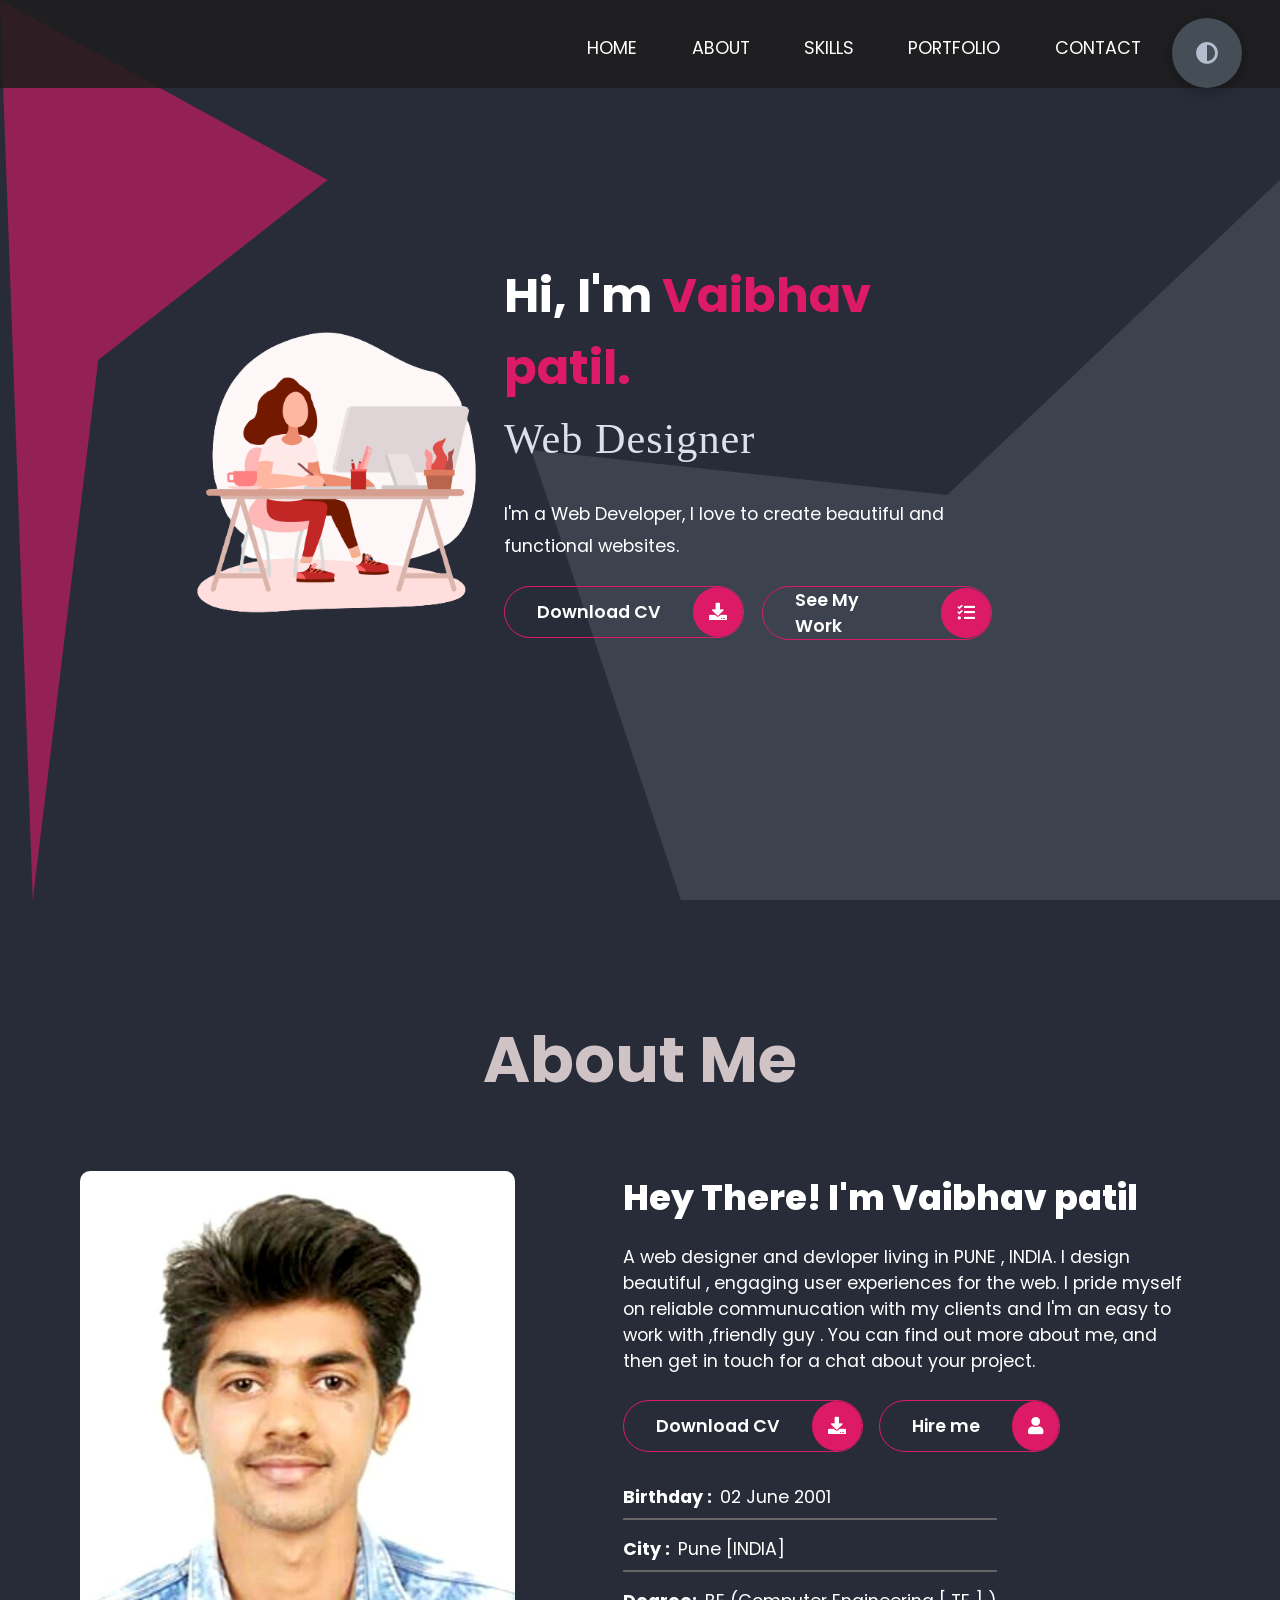
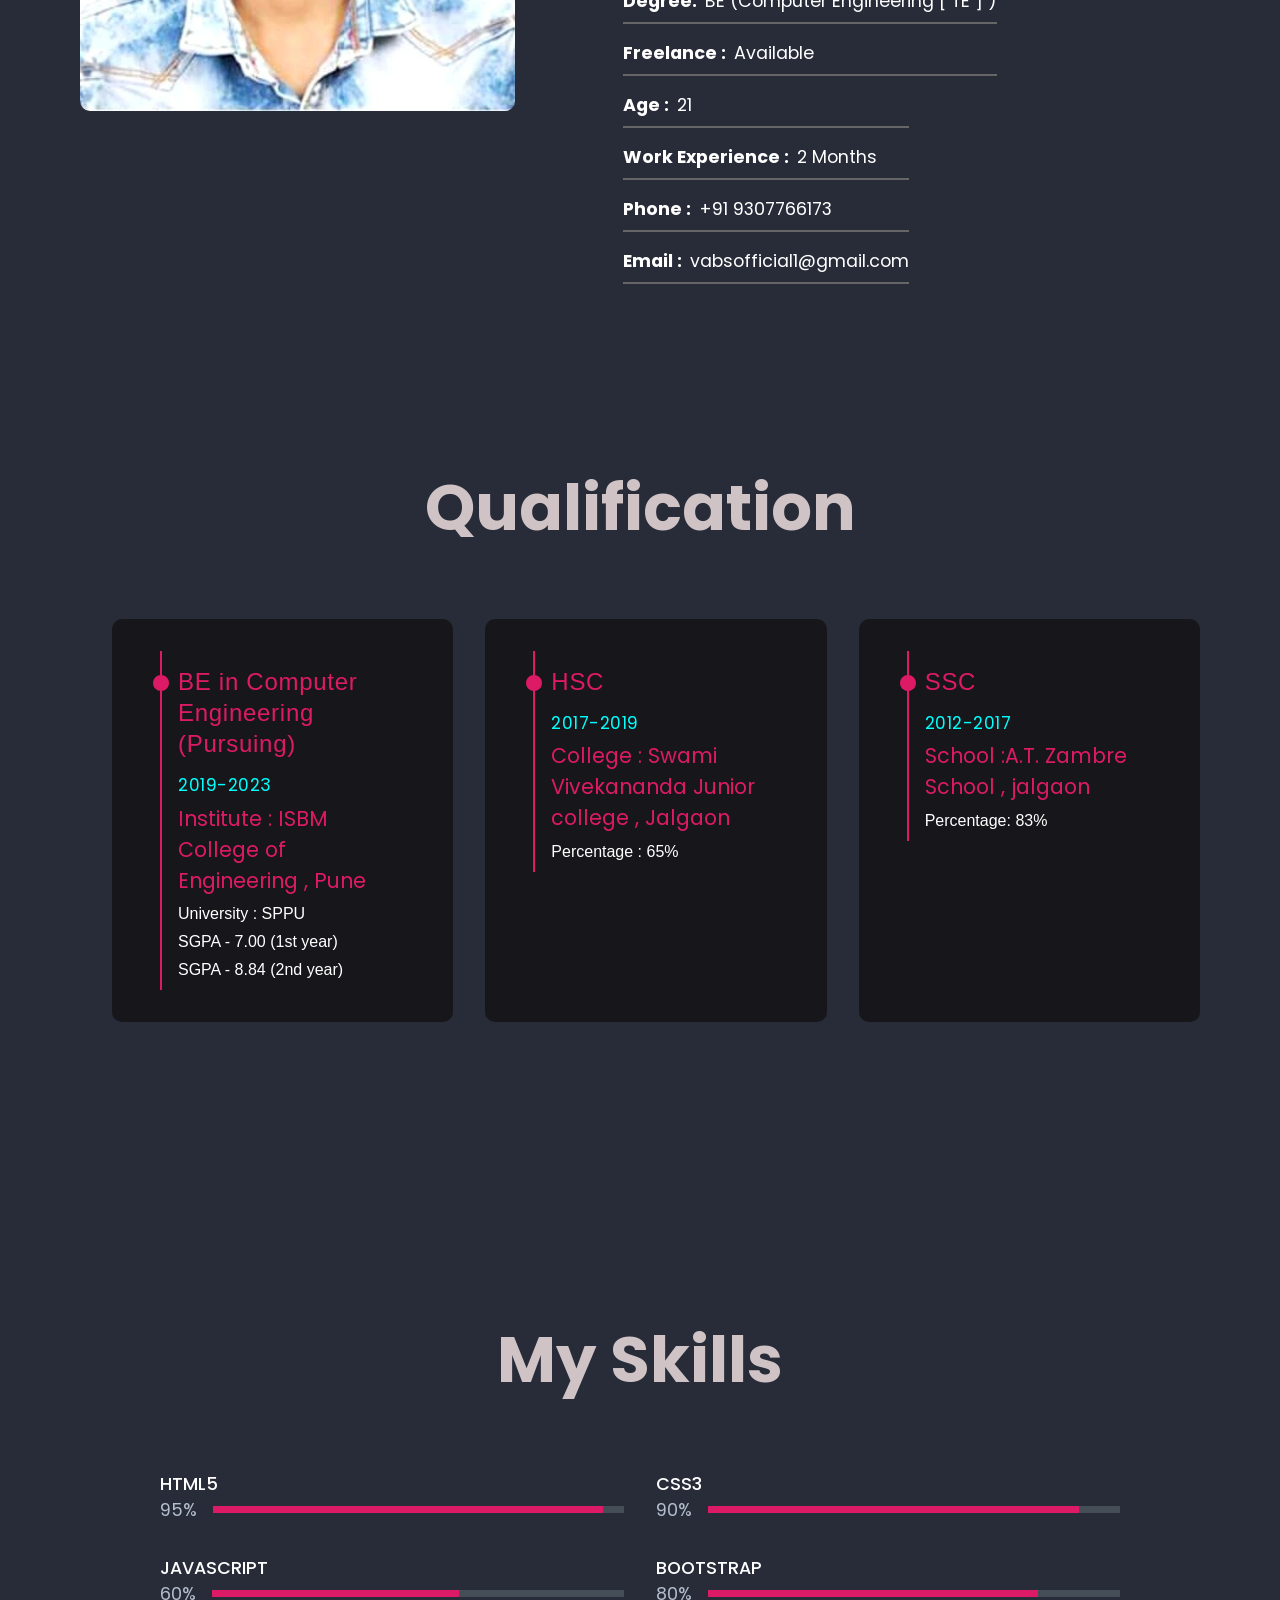
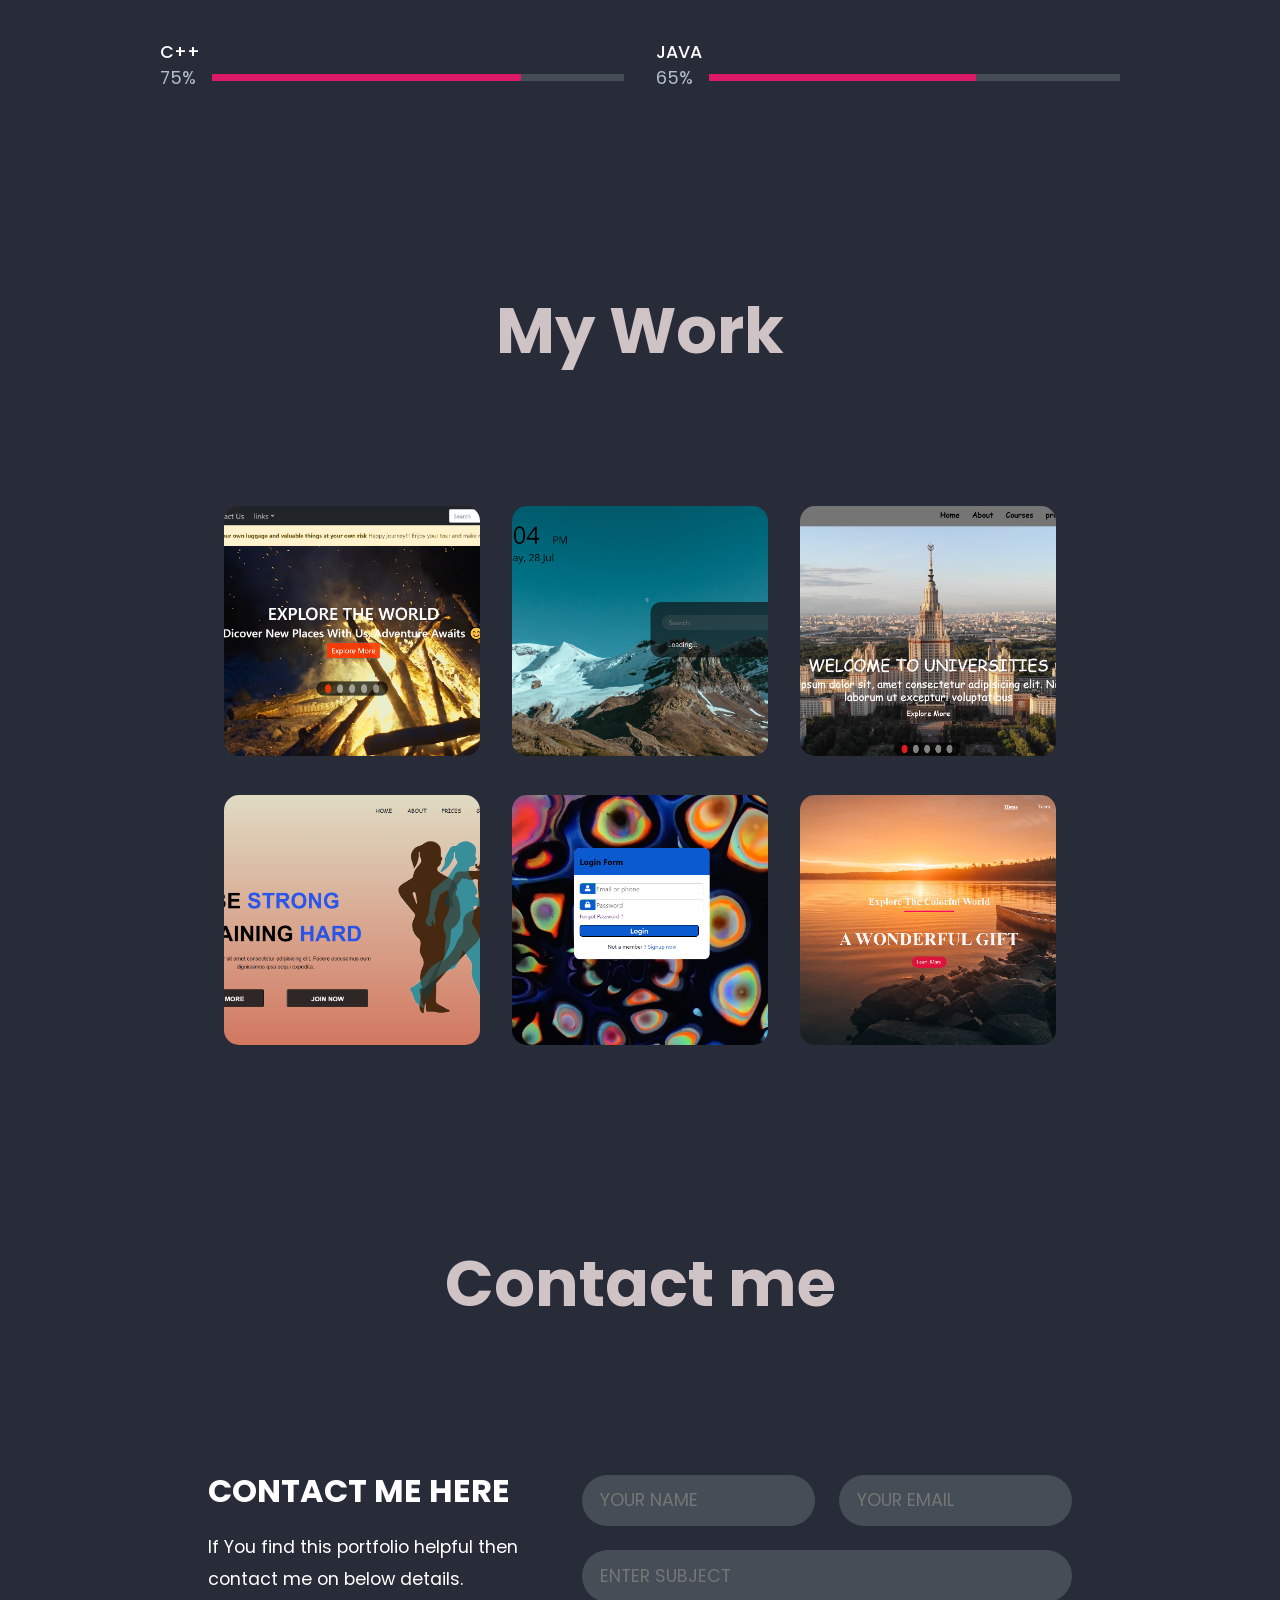
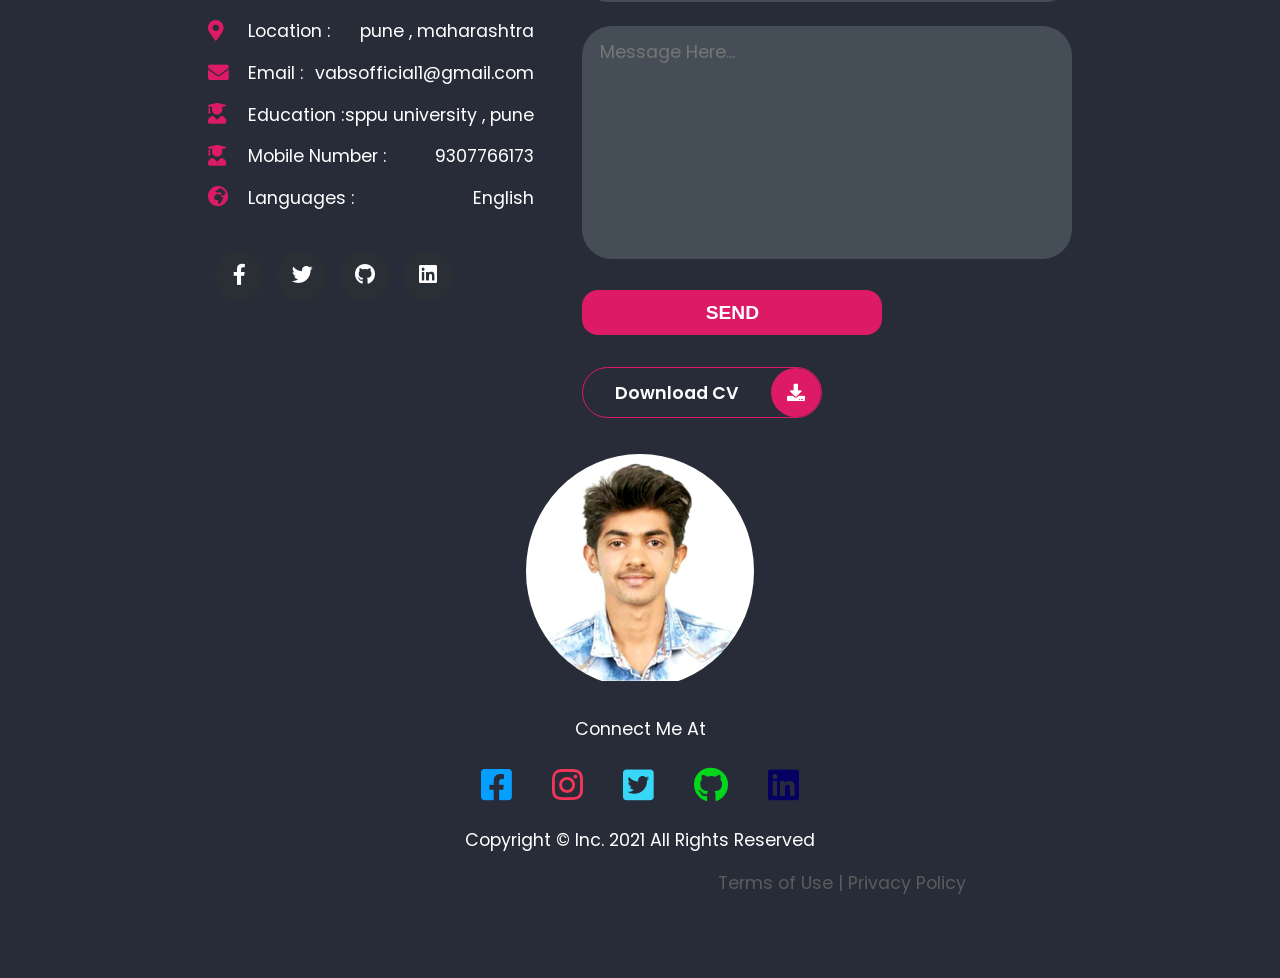
==== index.html @ d62c33f9 "mobile1 commit" ====
<!DOCTYPE html>
<html lang="en">
<head>
    <meta charset="UTF-8">
    <meta http-equiv="X-UA-Compatible" content="IE=edge">
    <meta name="viewport" content="width=device-width, initial-scale=1.0">
    <title>Vaibhav's portfolio</title>
    <link rel="stylesheet" href="style.css">
    <link rel="stylesheet" href="mobile.css">
    <link rel="preconnect" href="https://fonts.googleapis.com">
    <link rel="preconnect" href="https://fonts.gstatic.com" crossorigin>
    <link rel="stylesheet" href="https://cdnjs.cloudflare.com/ajax/libs/font-awesome/5.15.4/css/all.min.css" integrity="sha512-1ycn6IcaQQ40/MKBW2W4Rhis/DbILU74C1vSrLJxCq57o941Ym01SwNsOMqvEBFlcgUa6xLiPY/NS5R+E6ztJQ==" crossorigin="anonymous" referrerpolicy="no-referrer" />
    <link href="https://fonts.googleapis.com/css2?family=Poppins:wght@400;500;600;700;800&display=swap" rel="stylesheet">
</head>


<body class="main-content">
    <div class="scroll">
        <i class="fas fa-angle-up"></i>
      </div>
   
      
      <nav class="navbar navbar-expand-lg navbar-light">
          
          <div class="collapse navbar-collapse" id="navbarNav">
              <div class="mr-auto"></div>
              <ul class="navbar-nav">
                 
                
                  <li class="nav-item active">
                      <a class="nav-link" href="index.html">Home <span class="sr-only">(current)</span></a>
                </li>
                <li class="nav-item">
                    <a class="nav-link" href="#about">about</a>
                </li>
                <li class="nav-item">
                    <a class="nav-link" href="#skill">Skills</a>
                </li>
                <li class="nav-item">
                    <a class="nav-link" href="#portfolio">portfolio</a>
                </li>
                <li class="nav-item">
                    <a class="nav-link" href="#contact">contact </a>

                </li>
                <div class="theme-btn">
                  <i class="fas fa-adjust"></i>
              </div>

            </ul>
            
        </div>
        
    </nav>
    <header class="container header active" id="home">
        <div class="header-content">
            <div class="left-header">
                <div class="shape"></div>
                <div class="image">
                    <img src="./Header img/fourth.png" alt="">
                </div>
            </div>
            <div class="right-header">
                <div class="shape"></div>

                <h1 class="name">
                    Hi, I'm <span>Vaibhav patil.</span>
                </h1>
                <div class="animated-text">
                    <h3>Web Designer</h3>
                    <h3>Web Developer</h3>
                  </div>
                <p>
                    I'm a Web Developer, I love to create beautiful and functional websites.
                    
                </p>
                <div class="flex">
                <div class="btn-con" id="first-btn">
                    <a href="./CV/Vaibhav Patil Resume.pdf" class="main-btn">
                        <span class="btn-text">Download CV</span>
                        <span class="btn-icon"><i class="fas fa-download"></i></span>
                    </a>
                    
                </div>
                <div  class="btn-con" id="second-btn">
                    <a href="#portfolio" class="main-btn" id="second-btn">
                        <span class="btn-text">See My Work</span>
                        <span class="btn-icon"><i class="fas fa-tasks"></i></span>
                    </a>
                </div>
            </div>
            </div>
        </div>
    </header>

    <!-- **********************************************************--{ About section }--***************************************************-->

    <section class="about" id="about">
        <div class="title reveal">
          <h2 class="heading">About Me</h2>

        </div>
        <div class="content">
          <div class="column left reveal">
            <div class="img-card reveal">
              <img src="./img/Vaibhav1.jpeg" alt="">
            </div>
          </div>
          <div class="column right ">
            <div class="reveal">
              <h2 class="content-title">Hey There! I<b>'</b>m Vaibhav patil</h2>
              <p class="paragraph-text reveal"> A web designer and devloper living in PUNE , INDIA. I design beautiful ,
                engaging user experiences for the web. I
                pride myself on reliable communucation
                with my clients and I'm an easy to work with ,friendly guy .
                You can find out more about me, and then get in touch for a chat about your project.
              </p>
              <br>
              <div class="btn-con">
                <a href="./CV/Vaibhav Patil Resume.pdf" class="main-btn">
                    <span class="btn-text">Download CV</span>
                    <span class="btn-icon"><i class="fas fa-download"></i></span>
                    <a href="#contact" style="margin-left: 1rem;" class="main-btn">
                        <span class="btn-text">Hire me</span>
                    <span class="btn-icon"><i class="fas fa-user"></i></span>

    
                    </a>
                </a>
            </div>
           
            </div>
            <div class="reveal  about-info">
              <div class="about-info-left">
                <div style="display: flex;">
                  <h4>Birthday : </h4>
                  <p>02 June 2001</p>
                </div>
                <div style="display: flex;">
                  <h4>City : </h4>
                  <p>Pune [INDIA]</p>
                </div>
                <div style="display: flex;">
                  <h4>Degree: </h4>
                  <p>BE (Computer Engineering [ TE ] )</p>
                </div>
                <div style="display: flex;">
                  <h4>Freelance : </h4>
                  <p>Available</p>
                </div>
              </div>
              <div class="about-info-right">
                <div style="display: flex;">
                  <h4>Age : </h4>
                  <p>21</p>
                </div>
                <div style="display: flex;">
                  <h4>Work Experience : </h4>
                  <p>2 Months</p>
                </div>
                <div style="display: flex;">
                  <h4>Phone : </h4>
                  <p>+91 9307766173</p>
                </div>
                <div style="display: flex;">
                  <h4>Email : </h4>
                  <p>vabsofficial1@gmail.com</p>
                </div>
    
              </div>
            </div>
          </div>
    
        </div>
        </section>


    <!-- **************************************************--{ Qualification section }--***************************************************-->


        <section class="qualification" id="qualification">
           
            <div class="title reveal">
              <h2 class="heading"><span>Qualification</span></h2>
            </div>
            <div style="display: flex;" class="flex">
            <div  class="quali">
              <div class="item ">
                <h1>BE in Computer Engineering (Pursuing)</h1>
                <h3 class="year">2019-2023</h3>
                <h3>Institute : ISBM College of Engineering , Pune </h3>
                <p> University : SPPU</p>
                <p> SGPA - 7.00 (1st year)</p>
                <p> SGPA - 8.84 (2nd year)</p>
              </div>
            </div>
            <div class="quali">
                <div class="item ">
                  <h1>HSC</h1>
                  <h3 class="year">2017-2019</h3>
                  <h3>College : Swami Vivekananda Junior college , Jalgaon </h3>
                  <p> Percentage : 65%</p>
                  
                </div>
              </div>
              <div class="quali">
                <div class="item ">
                  <h1>SSC</h1>
                  <h3 class="year">2012-2017</h3>
                  <h3>School :A.T. Zambre School , jalgaon </h3>
                  <p> Percentage: 83%</p>
                </div>
              </div>
            </div>
          </section>


          


    <!-- *******************************************************--{ Skills section }--***************************************************-->


          <div class="about" id="skill"  >
            <div class="about1">
            <h4 class="heading">My Skills</h4>
            <div class="skill">
                <div class="skill-bar">
                    <p class="prog-title">html5</p>
                    <div class="progress-con">
                        <p class="prog-text">95%</p>
                        <div class="progress">
                            <span class="html"></span>
                        </div>
                    </div>
                </div>
                <div class="skill-bar">
                    <p class="prog-title">css3</p>
                    <div class="progress-con">
                        <p class="prog-text">90%</p>
                        <div class="progress">
                            <span class="css"></span>
                        </div>
                    </div>
                </div>
                <div class="skill-bar">
                    <p class="prog-title">javascript</p>
                    <div class="progress-con">
                        <p class="prog-text">60%</p>
                        <div class="progress">
                            <span class="js"></span>
                        </div>
                    </div>
                </div>
                <div class="skill-bar">
                    <p class="prog-title">Bootstrap</p>
                    <div class="progress-con">
                        <p class="prog-text">80%</p>
                        <div class="progress">
                            <span class="boot"></span>
                        </div>
                    </div>
                </div>
                <div class="skill-bar">
                    <p class="prog-title">C++</p>
                    <div class="progress-con">
                        <p class="prog-text">75%</p>
                        <div class="progress">
                            <span class="c"></span>
                        </div>
                    </div>
                </div>
                <div class="skill-bar">
                    <p class="prog-title">Java</p>
                    <div class="progress-con">
                        <p class="prog-text">65%</p>
                        <div class="progress">
                            <span class="java"></span>
                        </div>
                    </div>
                </div>
            </div>
        </div>

    <!-- *******************************************************--{ Work section }--***************************************************-->


    <section class="container" id="portfolio">
      <div class="heading">
            <h4  class="heading">My Work </h4>
      </div>
     
      <div class="portfolio">
          <div class="portfolio-item">
              <div class="image">
                  <img src="./img/Travellers - .png" alt="">
              </div>
              <div class="hover-items">
                  <h3>TRAVEL SITE</h3>
                  <p>This is bootstrap based travel site</p>
                  <div class="icons">
                      <a href="#" class="icon">
                          <i class="fab fa-github"></i>
                      </a>
                      <a href="./My work/Travigo/index.html" class="icon">
                        <i class="fas fa-link"></i>
                    </a>
                  
                  </div>
              </div>
          </div>
          <div class="portfolio-item">
            <div class="image">
                <img src="./img/Weather.png" alt="">
            </div>
            <div class="hover-items">
                <h3>WEATHER WEB-APP</h3>
                <p>We used openweather API for this web-app </p>
                <div class="icons">
                    <a href="#" class="icon">
                        <i class="fab fa-github"></i>
                    </a>
                    <a href="./My work/Weather API WEBAPP/index.html" class="icon">
                      <i class="fas fa-link"></i>
                  </a>
                
                </div>
            </div>
        </div>
        <div class="portfolio-item">
          <div class="image">
              <img src="./img/Abrox.png" alt="">
          </div>
          <div class="hover-items">
              <h3>UNIVERSITY SITE</h3>
              <p>We used html ,css & javascript in this website</p>
              <div class="icons">
                  <a href="" class="icon">
                      <i class="fab fa-github"></i>
                  </a>
                  <a href="./My work/Abroad site/index.html" class="icon">
                    <i class="fas fa-link"></i>
                </a>
              
              </div>
          </div>
      </div>
          <div class="portfolio-item">
              <div class="image">
                  <img src="./img/Fitness Club.png" alt="">
              </div>
              <div class="hover-items">
                  <h3>FITNESS CLUB</h3>
                  <p>This is html, css & javascript based website</p>
                  <div class="icons">
                      <a href="#" class="icon">
                          <i class="fab fa-github"></i>
                      </a>
                      <a href="./My work/Gym website/index.html" class="icon">
                        <i class="fas fa-link"></i>
                    </a>
                    
                  </div>
              </div>
          </div>
          <div class="portfolio-item">
              <div class="image">
                  <img src="./img/login.png" alt="">
              </div>
              <div class="hover-items">
                  <h3>LOGIN FORM</h3>
                  <p>This is simple login form</p>
                  <div class="icons">
                      <a href="#" class="icon">
                          <i class="fab fa-github"></i>
                      </a>
                      <a href="./My work/Form no 3/index.html" class="icon">
                        <i class="fas fa-link"></i>
                    </a>
                     
                  </div>
              </div>
          </div>
          <div class="portfolio-item">
              <div class="image">
                  <img src="./img/Advanture.png" alt="">
              </div>
              <div class="hover-items">
                  <h3>ADVANTARUS TRIP SITE</h3>
                  <p>This is a simple landing page</p>
                  <div class="icons">
                      <a href="#" class="icon">
                          <i class="fab fa-github"></i>
                      </a>
                      <a href="./My work/Advanture trips/index.html" class="icon">
                        <i class="fas fa-link"></i>
                    </a>
                    
                  </div>
              </div>
          </div>
       
      </div>
  </section>

   



    <!-- *******************************************************--{ Contact section }--***************************************************-->

 
  <section class="container contact" id="contact">
    <div class="contact-container">
      <h4  class="heading">Contact me </h4>

        <div class="contact">
            <div class="left-contact">
                <h4>Contact me here</h4>
                <p>
                    If You find this portfolio helpful then contact me on below details.
                </p>
                <div class="contact-info">
                    <div class="contact-item">
                        <div class="icon">
                            <i class="fas fa-map-marker-alt"></i>
                            <span>Location :</span>
                        </div>
                        <p>
                            pune , maharashtra
                        </p>
                    </div>
                    <div class="contact-item">
                        <div class="icon">
                            <i class="fas fa-envelope"></i>
                            <span>Email :</span>
                        </div>
                        <p>
                            <span> vabsofficial1@gmail.com</span>
                        </p>
                    </div>
                    <div class="contact-item">
                        <div class="icon">
                            <i class="fas fa-user-graduate"></i>
                            <span>Education :</span>
                        </div>
                        <p>
                            <span>sppu university , pune </span>
                        </p>
                    </div>
                    <div class="contact-item">
                        <div class="icon">
                            <i class="fas fa-user-graduate"></i>
                            <span>Mobile Number :</span>
                        </div>
                        <p>
                            <span> 9307766173</span>
                        </p>
                    </div>
                    <div class="contact-item">
                        <div class="icon">
                            <i class="fas fa-globe-africa"></i>
                            <span>Languages :</span>
                        </div>
                        <p>
                            <span>English</span>
                        </p>
                    </div>
                </div>
                <div class="contact-icons">
                    <div class="contact-icon">
                        <a href="https://m.facebook.com/?_rdr" target="_blank">
                            <i class="fab fa-facebook-f"></i>
                        </a>
                        <a href="https://twitter.com/Vaibhav71578622?s=08" target="_blank">
                            <i class="fab fa-twitter"></i>
                        </a>
                        <a href="https://github.com/vaibhavpatil2112" target="_blank">
                            <i class="fab fa-github"></i>
                        </a>
                        <a href="https://www.linkedin.com/in/vaibhav-patil-" target="_blank">
                            <i class="fab fa-linkedin"></i>
                        </a>
                    </div>
                </div>
            </div>
            <div class="right-contact">
                <form action="" class="contact-form">
                    <div class="input-control i-c-2">
                        <input type="text" required placeholder="YOUR NAME">
                        <input type="email" required placeholder="YOUR EMAIL">
                    </div>
                    <div class="input-control">
                        <input type="text" required placeholder="ENTER SUBJECT">
                    </div>
                    <div class="input-control">
                        <textarea name="" id="" cols="15" rows="8" placeholder="Message Here..."></textarea>
                    </div>
                      <button class="sub">SEND</button>
                    <div class="submit-btn">
                        <a href="./CV/Vaibhav Patil Resume.pdf" class="main-btn">
                            <span class="btn-text">Download CV</span>
                            <span class="btn-icon"><i class="fas fa-download"></i></span>
                        </a>
                    </div>
                </form>
            </div>
        </div>


        <footer class="footer">
          <div class="footer-image">
            <img src="./img/Vaibhav1.jpeg" alt="">
          </div>
          <div class="quick-links">
            <p class="devby">Connect Me At</p>
            <a href="https://m.facebook.com/?_rdr"><i class="fab fa-facebook-square"
                style="color: #059fff"></i></a>
            <a href="https://instagram.com/vaibhavpatil_2112?igshid=8igddvkkgarg"><i class="fab fa-instagram"
                style="color: #f53657"></i></a>
            <a href="https://twitter.com/Vaibhav71578622?s=08"><i class="fab fa-twitter-square" style="color:#39d7f7"></i></a>
            <a href="https://github.com/vaibhavpatil2112"><i class="fab fa-github" style="color:#04d51d"></i></a>
            <a href="https://www.linkedin.com/in/vaibhav-patil-"><i class="fab fa-linkedin" style="color:rgb(5, 0, 98)"></i></a>

          </div>
          <div class="policy">
            <p>Copyright © Inc. 2021 All Rights Reserved </p>
          </div>
          <p class="terms">Terms of Use <span>| Privacy Policy</span></p>
        </footer>



    
    
    <script src="app.js"></script>
</body>
</html>
---- style.css ----
* {
  margin: 0;
  padding: 0;
  box-sizing: border-box;
  list-style: none;
  scroll-behavior: smooth;
}

:root {
  --color-primary: #191d2bee;
  --color-secondary: #dd1a65;
  --color-white: #ffffff;
  --color-black: #000;
  --color-grey0: #f8f8f8;
  --color-grey-1: #dbe1e8;
  --color-grey-2: #b2becd;
  --color-grey-3: #6c7983;
  --color-grey-4: #454e56;
  --color-grey-5: #2a2e35;
  --color-grey-6: #12181b;
  --box-shadow-1: 0 3px 15px rgba(0, 0, 0, 0.3);
  --heading: #f3e3e3d3;
}

.light-mode {
  --color-primary: #ffffff;
  --color-secondary: #0045f4;
  --color-white: #454e56;
  --color-black: #000;
  --color-grey0: #f8f8f8;
  --color-grey-1: #6c7983;
  --color-grey-2: #6c7983;
  --color-grey-3: #6c7983;
  --color-grey-4: #454e56;
  --color-grey-5: #f8f8f8;
  --color-grey-6: #12181b;
}

body {
  background-color: var(--color-primary);
  font-family: "Poppins", sans-serif;
  font-size: 1.1rem;
  color: var(--color-white);
  transition: all 0.4s ease-in-out;
  scroll-behavior: smooth;

}

a {
  display: inline-block;
  text-decoration: none;
  color: inherit;
  font-family: inherit;
}
.heading {
  font-size: 4rem;
  display: flex;
  justify-content: center;
  margin: 4rem;
  color: var(--heading);
}

header {
  min-height: 100vh;
  color: var(--color-white);
  overflow: hidden;
  padding: 0 !important;
}

/* *********************************************************** --> scroll section <--********************************************************/
.scroll {
  z-index: 9999;
  position: fixed;
  color: var(--color-white);
  right: 15px;
  bottom: 15px;
  text-align: center;
  line-height: 45px;
  cursor: pointer;
  pointer-events: none;
  opacity: 0;
  transition: all 0.5s ease;
}

.scroll i {
  border-radius: 50%;
  font-size: 1.8rem;
  background: var(--color-secondary);
  padding: 0.6rem 1rem;
  transition: all 0.5s ease;
}

.scroll:hover i {
  box-shadow: 0 0.5rem 1rem rgb(214, 189, 189);
  /* bottom: 20px; */
  transform: scale(1.1);
}

.scroll.active {
  right: 20px;
  opacity: 1;
  pointer-events: auto;
}

section {
  min-height: 100vh;
  width: 100%;
  left: 0;
  top: 0;
  padding: 3rem 5rem;
}
/* ************************************************************ --> Light section <--********************************************************/


.theme-btn {
  top: 2%;
  right: 3%;
  width: 70px;
  height: 70px;
  border-radius: 50%;
  background-color: var(--color-grey-4);
  cursor: pointer;
  position: fixed;
  display: flex;
  justify-content: center;
  align-items: center;
  box-shadow: 0 3px 15px rgba(0, 0, 0, 0.3);
  transition: all 0.1s ease-in-out;
}
.theme-btn:active {
  transform: translateY(-3px);
}
.theme-btn i {
  font-size: 1.4rem;
  color: var(--color-grey-2);
  pointer-events: none;
}

/* *********************************************************** --> Navbar section <--********************************************************/

.navbar {
  padding: 0.5rem 1rem 0 35rem;
  background-color: rgba(31, 28, 28, 0.864);
  position: fixed;
  z-index: 2000;
  width: 100%;
}

.nav-item .nav-link {
  font: normal 500 15px/2px;
  text-transform: uppercase;
  padding: 1.7rem;
  color: var(--color-white);
}

.navbar-nav {
  display: flex;
}



.navbar-nav a:hover {
  color: var(--color-secondary);
  -webkit-background-clip: text;
  background-clip: text;
}


.animated-text {
  position: relative;
  height: 70px;
  overflow: hidden;
}

.animated-text h3 {
  color: var(--color-grey-1);
  font-size: 2.4em;
  font-weight: 100;
  font-family: "Fredoka One", cursive;
  line-height: 70px;
  letter-spacing: 1px;
}

.animated-text h3:nth-child(1) {
  animation: text-move 8s infinite;
}

@keyframes text-move {
  0% {
    margin-top: 0;
  }

  25% {
    margin-top: -70px;
  }
}

/* *********************************************************** --> Header section <--********************************************************/
.header-content {
  display: grid;
  grid-template-columns: repeat(2, 1fr);
  min-height: 100vh;
}
.header-content .left-header {
  display: flex;
  align-items: center;
  position: relative;
}
.header-content .left-header .shape {
  transition: all 0.4s ease-in-out;
  width: 65%;
  height: 100%;
  background-color: var(--color-secondary);
  position: absolute;
  left: 0;
  top: 0;
  z-index: -1;
  opacity: 0.6;
  clip-path: polygon(0 0, 100% 20%, 30% 40%, 10% 100%);
}
.header-content .right-header .shape {
  transition: all 0.4s ease-in-out;
  width: 65%;
  height: 100%;
  background-color: var(--color-grey-3);
  position: absolute;
  right: 0;
  top: 0;
  z-index: -1;
  opacity: 0.3;
  clip-path: polygon(10% 50%, 100% 300%, 100% 20%, 60% 55%);
}

.header-content .left-header .image img {
  width: 70%;
  height: 100%;
  object-fit: cover;
  transition: all 0.4s ease-in-out;
  margin: 10rem 3rem 5rem 10rem;
}

.header-content .right-header {
  display: flex;
  flex-direction: column;
  justify-content: center;
  padding-right: 18rem;
}
.header-content .right-header .name {
  font-size: 3rem;
}
.header-content .right-header .name span {
  color: var(--color-secondary);
}
.header-content .right-header p {
  margin: 1.5rem 0;
  line-height: 2rem;
}

/* ******************************************************** --> component section <--********************************************************/

.flex {
  display: flex;
}

.btn-con {
  display: flex;
  align-self: flex-start;
}
#first-btn{
  margin-right:.5rem ;
  width: 250px;
}
#second-btn{
  width: 230px;

}

.main-btn {
  border-radius: 30px;
  color: inherit;
  font-weight: 600;
  position: relative;
  border: 1px solid var(--color-secondary);
  display: flex;
  align-self: flex-start;
  align-items: center;
  overflow: hidden;
}
.main-btn .btn-text {
  padding: 0 2rem;
}
.main-btn .btn-icon {
  background-color: var(--color-secondary);
  display: flex;
  align-items: center;
  justify-content: center;
  border-radius: 50%;
  padding: 1rem;
}
.main-btn::before {
  content: "";
  position: absolute;
  top: 0;
  right: 0;
  transform: translateX(100%);
  transition: all 0.4s ease-out;
  z-index: -1;
}
.main-btn:hover {
  transition: all 0.4s ease-out;
}
.main-btn:hover::before {
  width: 100%;
  height: 100%;
  background-color: var(--color-secondary);
  transform: translateX(0);
  transition: all 0.4s ease-out;
}

/* ************************************************************ --> about section <--********************************************************/

.about .content {
  position: relative;
  width: 100%;
  color: var(--text-color);
  display: flex;
  justify-content: space-between;
}

.about .content .left {
  position: relative;
  width: auto;
}

.about .content .right {
  position: relative;
  width: 100%;
}

.about .content .about-info {
  margin-top: 2rem;
  display: flex;
  justify-content: space-between;
  flex-wrap: wrap;
}

.about .content .about-info h4 {
  padding-right: 0.5rem;
}

.about .content .about-info .about-info-left div,
.about .content .about-info .about-info-right div {
  margin-bottom: 1rem;
  padding-bottom: 0.5rem;
  border-bottom: 2px solid #666;
}

.about .content .left .img-card {
  position: relative;
  display: flex;
  justify-content: center;
  width: 80%;
  height: 60vh;
  overflow: hidden;
  border-radius: 10px;
}

.about .content .left .img-card img {
  object-fit: cover;
  border-radius: 10px;
}

.about .content .right .content-title {
  font-size: 2em;
  font-weight: 800;
  margin-bottom: 20px;
}

.about .content .right .paragraph-text {
  font-size: 1em;
}

/* **************************************************** --> Qualification section <--********************************************************/

.quali {
  background: #17171b;
  margin: 0 auto;
  padding-bottom: 7px;
  border-radius: 10px;
  width: 50%;
  position: relative;
  padding: 2rem 3rem;
  margin-left: 2rem;
}

.quali .item {
  background: #17171b;
  border-left: 2px solid var(--color-secondary);
  position: relative;
  padding: 0rem 0rem 0.5rem 1rem;
  padding-bottom: 0.4rem;
}

.quali .item::after {
  width: 12px;
  height: 12px;
  border-radius: 50px;
  display: block;
  top: 1.5rem;
  position: absolute;
  left: -9px;
  content: "";
  border: 2px solid var(--color-secondary);
  background: var(--color-secondary);
}

.quali .item h1 {
  color: var(--color-secondary);
  font-size: 1.5rem;
  font-weight: lighter;
  padding-bottom: 0.5rem;
  padding-top: 15px;
  background: #17171b;
  line-height: 1.3;
  letter-spacing: 0.03em;
  font-family: "Oswald", sans-serif;
}

.quali .item p {
  font-size: 16px;
  color: var(--text-color);
  background: #17171b;
  padding: 0.3rem 0rem;
  font-family: "Oswald", sans-serif;
}

.quali .item h3 {
  color: var(--color-secondary);
  font-weight: 400;
  padding: 0.3rem 0rem;
}
.quali a {
  color: var(--maincolor);
  transition: all 0.5s ease-out;
}
.quali a:hover {
  color: #fff;
}

.quali .item .year {
  font-size: 17px;
  color: aqua;
  padding-bottom: 0rem;
  background: #17171b;
  letter-spacing: 0.03em;
}

/* ********************************************************* --> Skills section <--********************************************************/

.about1 {
  margin: 1rem 10rem 1rem 10rem;
}
.about .skill {
  display: grid;
  grid-template-columns: repeat(2, 1fr);
  grid-gap: 2rem;
}
.about .skill .skill-bar {
  display: flex;
  flex-direction: column;
}
.about .skill .skill-bar .prog-title {
  text-transform: uppercase;
  font-weight: 500;
}
.about .skill .skill-bar .progress-con {
  display: flex;
  align-items: center;
}
.about .skill .skill-bar .progress-con .prog-text {
  color: var(--color-grey-2);
}
.about .skill .skill-bar .progress-con .progress {
  width: 100%;
  height: 0.45rem;
  background-color: var(--color-grey-4);
  margin-left: 1rem;
  position: relative;
}
.about .skill .skill-bar .progress-con .progress span {
  position: absolute;
  top: 0;
  left: 0;
  height: 100%;
  background-color: var(--color-secondary);
  transition: all 0.4s ease-in-out;
  width: 60%;
}
.about .skill .skill-bar .progress-con .progress .html {
  width: 95%;
}
.about .skill .skill-bar .progress-con .progress .css {
  width: 90%;
}
.about .skill .skill-bar .progress-con .progress .js {
  width: 60%;
}
.about .skill .skill-bar .progress-con .progress .boot {
  width: 80%;
}
.about .skill .skill-bar .progress-con .progress .c {
  width: 75%;
}
.about .skill .skill-bar .progress-con .progress .java {
  width: 65%;
}

/* ********************************************************* --> Work section <--********************************************************/



.portfolio {
  display: grid;
  grid-template-columns: repeat(3, 1fr);
  grid-gap: 2rem;
  margin-top: 3rem;
  margin: 0 9rem 1rem 9rem;
}
.portfolio .portfolio-item {
  position: relative;
  border-radius: 15px;
}
.portfolio .portfolio-item img {
  width: 100%;
  height: 250px;
  object-fit: cover;
  border-radius: 15px;
  background-position: center;
  background-repeat: no-repeat;
  background-size: cover;
}

.portfolio .portfolio-item .hover-items {
  width: 100%;
  height: 100%;
  background-color: var(--color-secondary);
  position: absolute;
  left: 0;
  top: 0;
  border-radius: 15px;
  display: flex;
  justify-content: center;
  align-items: center;
  flex-direction: column;
  opacity: 0;
  transform: scale(0);
  transition: all 0.4s ease-in-out;
}
.portfolio .portfolio-item .hover-items h3 {
  font-size: 1.5rem;
  color: var(--color-white);
  margin-bottom: 1.5rem;
}
.portfolio .portfolio-item .hover-items p {
  color: var(--color-grey-2);
  text-align: center;
  margin-bottom: 1rem;
}

.portfolio .portfolio-item .hover-items .icons {
  display: flex;
  justify-content: center;
  align-items: center;
}
.portfolio .portfolio-item .hover-items .icons .icon {
  background-color: var(--color-primary);
  border-radius: 50%;
  width: 50px;
  height: 50px;
  display: flex;
  align-items: center;
  justify-content: center;
  margin: 0 1rem;
  cursor: pointer;
  transition: all 0.4s ease-in-out;
}
.portfolio .portfolio-item .hover-items .icons .icon i {
  font-size: 1.5rem;
  color: var(--color-white);
  margin: 0 1rem;
}
.portfolio .portfolio-item .hover-items .icons .icon:hover {
  background-color: var(--color-white);
}
.portfolio .portfolio-item .hover-items .icons .icon:hover i {
  color: var(--color-primary);
}

.portfolio-item:hover .hover-items {
  opacity: 1;
  transform: scale(1);
}

/* ********************************************************* --> Contact section <--********************************************************/

.contact {
  display: flex;
  padding-top: 3.5rem;
}
.contact-container {
  margin: 0 8rem 1rem 8rem;
}
.contact .left-contact {
  flex: 2;
}
.contact .left-contact h4 {
  margin-top: 1rem;
  font-size: 2rem;
  text-transform: uppercase;
}
.contact .left-contact p {
  margin: 1rem 0;
  line-height: 2rem;
}
.contact .left-contact .contact-info .contact-item {
  display: flex;
  align-items: center;
  justify-content: space-between;
}
.contact .left-contact .contact-info .contact-item p {
  margin: 0.3rem 0 !important;
  padding: 0 !important;
}
.contact .left-contact .contact-info .contact-item .icon {
  display: grid;
  grid-template-columns: 40px 1fr;
}
.contact .left-contact .contact-info .contact-item .icon i {
  display: flex;
  align-items: center;
  font-size: 1.3rem;
  color: var(--color-secondary);
}
.contact .left-contact .contact-icon {
  display: flex;
  margin-top: 2rem;
}
.contact .left-contact .contact-icon a {
  display: flex;
  align-items: center;
  color: var(--color-white);
  background-color: var(--color-grey-5);
  cursor: pointer;
  justify-content: center;
  width: 50px;
  height: 50px;
  border-radius: 50%;
  margin: 0 0.4rem;
  transition: all 0.4s ease-in-out;
}
.contact .left-contact .contact-icon a:hover {
  background-color: var(--color-secondary);
}
.contact .left-contact .contact-icon a:hover i {
  color: var(--color-primary);
}
.contact .left-contact .contact-icon a i {
  display: flex;
  align-items: center;
  justify-content: center;
  font-size: 1.3rem;
}
.contact .right-contact {
  flex: 3;
  margin-left: 3rem;
}
.contact .right-contact .input-control {
  margin: 1.5rem 0;
}
.contact .right-contact .input-control input,
.contact .right-contact .input-control textarea {
  border-radius: 30px;
  font-weight: inherit;
  font-size: inherit;
  font-family: inherit;
  padding: 0.8rem 1.1rem;
  outline: none;
  border: none;
  background-color: var(--color-grey-4);
  width: 100%;
  color: white;
  resize: none;
}
.contact .right-contact .i-c-2 {
  display: flex;
}
.contact .right-contact .i-c-2 :last-child {
  margin-left: 1.5rem;
}
.contact .right-contact .submit-btn {
  display: flex;
  justify-content: flex-start;
}
.sub {
  padding: 0.7rem;
  background-color: var(--color-secondary);
  width: 300px;
  font-size: 1.2rem;
  margin: 0 2rem 2rem 0;
  border-radius: 1rem;
  color: var(--color-white);
  font-weight: bolder;
  cursor: pointer;
  border: none;
}
.sub:hover {
  background-color: #ff0062;
}

.footer {
  background: var(--bgcolor);
  color: #fff;
  padding: 2em;
}

.footer i {
  color: var(--maincolor);
}

.footer .policy {
  text-align: center;
}

.footer .policy :nth-child(2) {
  color: #5a5c5b;
  border-top: 1px solid #5a5c5b;
  margin-top: 1em;
  border-bottom: 1px solid #5a5c5b;
}

.terms {
  justify-content: right;
  color: #5a5c5b;
  margin: 1em 4em -1em 0em;
  text-align: right;
}

.footer .footer-image {
  width: 13em;
  border-radius: 50%;
  object-fit: cover;
  overflow: hidden;
  margin: 0 auto;
  margin-bottom: 1.6em;
}

.footer .footer-image img {
  width: 100%;
}

.footer .quick-links {
  margin: 0 auto;
  text-align: center;
}

.footer .quick-links a {
  text-decoration: none;
  color: #fff;
}

.footer .quick-links i {
  margin: 0.7em 0.5em;
  font-size: 2em;
  transition: 0.8s ease;
}

.footer .quick-links i:hover {
  color: var(--text-color);
  transform: scale(1.3);
}
---- mobile.css ----
@media only screen and (max-width: 900px) {
  section {
    width: 99%;
    min-height: 74vh;
    padding: 0rem 2rem;
  }
  .navbar {
    padding: 0.5rem 1rem 0 4rem;
  }
  .header-content .left-header .image img {
    width: 120%;
    margin: 36rem 4rem -4rem 16rem;
  }
  .header-content .right-header {
    margin: -12rem 0rem 4rem -6rem;
  }
  .theme-btn {
    width: 60px;
    height: 60px;
  }
  .about .content .left .img-card img {
    height: 313px;
    width: 312px;
  }
  .quali {
    padding: 1rem 1.5rem;
    margin-left: 0.5rem;
  }
  .portfolio {
    justify-content: center;
    align-items: center;
  }
  .portfolio-item {
    width: 242px;
  }
  .contact {
    justify-content: center;
  }

  .right-contact {
    width: 416px;
  }
  .contact .left-contact .contact-info .contact-item {
    width: 300px;
  }
}

@media only screen and (max-width: 700px) {
  section {
    width: 99%;
    min-height: 74vh;
    align-items: center;
  }
  .heading {
    font-size: 3rem;
    margin-left: 3rem;
    align-items: center;
    display: flex;
  }
  .header-content .right-header {
    margin: -10rem 8rem 5rem -5rem;
  }
  .header-content .left-header .image img {
    margin: 41rem 4rem 0rem 15rem;
  }
  .btn-con {
    width: 451px;
  }
  .main-btn .btn-icon {
    padding: 0.8rem;
  }
  .header-content .right-header .shape {
    width: 100%;
    left: 6rem;
    opacity: 0;
    clip-path: polygon(10% 50%, 100% 200%, 100% 20%, 60% 55%);
  }
  .item {
    width: 187px;
  }
  .about {
    align-items: center;
    margin: 0;
  }
  .about1 {
    margin: 5rem -5rem 3rem 5rem;
  }

  .skill-bar {
    width: 260px;
  }
  #portfolio {
    display: flex;
    flex-wrap: wrap;
    align-items: center;
    justify-content: center;
  }

  .portfolio {
    display: flex;
    flex-wrap: wrap;
    align-items: center;
    justify-content: center;
  }
  .portfolio .portfolio-item img {
    height: 250px;
  }

  .portfolio-item {
    width: 130%;
    margin: 2rem;
  }
  .contact {
    justify-content: center;
    display: flex;
    margin: 5rem;
  }

  .right-contact {
    width: 416px;
  }
  .contact .left-contact .contact-info .contact-item {
    width: 300px;
  }
}
@media only screen and (max-width: 400px) {
  html {
    width: 1000px;
  }
  .main-content {
    width: 300vw;
  }
  .scroll i {
    font-size: 5.8rem;
    padding: 1.2rem 1.7rem;
  }
  .header-content {
    display: flex;
    flex-wrap: wrap;
    flex-direction: column;
  }
  .name {
    width: 900px;
  }
  .header-content .right-header .name {
    font-size: 6rem;
  }
  .header-content .right-header p {
    font-size: 4rem;
    /* margin: 3rem; */
  }
  .header-content .right-header p {
    margin: 1.5rem 0;
    line-height: 6rem;
  }
  .header-content .right-header .shape {
    left: 45rem;
  }

  .heading {
    font-size: 8rem;
    margin-left: 3rem;
    align-items: center;
    display: flex;
    justify-content: center;
    text-align: center;
  }
  .header-content .right-header {
    margin: -24rem 0rem 10rem 14rem;
    width: 100%;
  }
  .header-content .left-header .image img {
    margin: 12rem -6rem 23rem 15rem;
  }
  .btn-con{
    width: 100%;
    
  }
  .flex{
    display: flex;
    flex-direction: column;
  }
  #first-btn{
    width: 520px;
    margin: .5rem;

  }
  #second-btn{
    width: 500px;
    margin: .5rem;
  }
  .btn-text{
    font-size: 3rem;
    padding: 1rem;
  }
  .btn-icon{
    font-size: 3rem;
    
  }
  .btn-icon i {
    padding: 1rem;

  }
  

  .content {
    display: flex;
    flex-wrap: wrap;
  }
  .about .content .left .img-card img {
    height: 684px;
    width: 662px;
  }
  .about .content .left .img-card {
    position: relative;
    display: flex;
    justify-content: center;
    width: 104%;
    height: 100vh;
    margin: 3rem 13rem 2rem 10rem;
  }

  .about .content .left {
    display: flex;
    justify-content: center;
    align-items: center;
  }
  .about .content .right .content-title {
    font-size: 5em;
    font-weight: 800;
  }
  .reveal {
    margin: 3rem;
  }
  .about .content .right .paragraph-text {
    font-size: 3em;
  }
  info .about-info-right div {
    margin-bottom: 6rem;
    padding-bottom: 1.5rem;
  }
  .about .content .about-info h4 {
    font-size: 3.5rem;
    padding: 0.5rem;
  }
  .about .content .about-info p {
    font-size: 3rem;
    padding: 0.9rem;
  }
  .flex {
    display: flex;
    flex-wrap: wrap;
  }
  .quali {
    width: 100%;
    margin: 2rem;
    padding: 3rem;
  }
  .item {
    width: 100%;
  }
  .quali .item h1 {
    font-size: 4rem;
  }
  .quali .item .year {
    font-size: 55px;
    letter-spacing: 0.23em;
  }
  .quali .item h3 {
    font-size: 4rem;
  }
  .quali .item p {
    font-size: 4rem;
  }
  .quali .item::after {
    width: 16px;
    height: 17px;
  }
  /* .skill{
    display: flex;
    flex-wrap: wrap;
    justify-content: center;
} */
  .about .skill .skill-bar .prog-title {
    font-size: 4rem;
  }
  .skill-bar {
    width: 390px;
    font-size: 3rem;
  }
  .about .skill .skill-bar .progress-con .progress {
    height: 0.8rem;
    margin-left: 2rem;
  }
  .portfolio .portfolio-item img {
    height: 389px;
  }
  .portfolio-item {
    width: 133%;
    margin: 2rem;
  }
  /* .items {
    display: flex;
    flex-wrap: wrap;
    justify-content: center;
    align-items: center;
    margin-left: 5rem;
  } */

  .portfolio .portfolio-item img {
    height: 403px;
    width: 841px;
  }
  .contact-container {
    margin: 0 0rem 1rem 0rem;
  }
  .contact {
    display: flex;
    flex-wrap: wrap;
  }
  .left-contact {
    width: 800px;
  }
  .contact .left-contact h4 {
    margin-top: 1rem;
    font-size: 5rem;
    text-transform: uppercase;
  }
  .contact .left-contact p {
    line-height: 5rem;
    font-size: 3.2rem;
  }
  .contact .left-contact .contact-info .contact-item .icon {
    font-size: 3rem;
  }

  .contact .left-contact .contact-info .contact-item {
    width: 900px;
  }
  .contact .left-contact .contact-info .contact-item .icon i {
    font-size: 3.3rem;
    padding: 4rem;
  }
  .contact .left-contact .contact-icon a i {
    font-size: 4.3rem;
  }
  .contact .left-contact .contact-icon a {
    margin: 0px 1.4rem;
  }
  .contact .right-contact {
    margin-left: 0rem;
    margin-top: 2rem;
  }
  .contact .right-contact .input-control {
    margin: 3.5rem 0px;
  }
  .contact .right-contact .input-control input,
  .contact .right-contact .input-control textarea {
    font-size: 2.5rem;
    padding: 1.8rem 2.1rem;
  }
  .sub {
    padding: 1.7rem;
    width: 798px;
    font-size: 3.2rem;
  }
  .footer .footer-image {
    width: 22em;
  }
  .devby {
    font-size: 4rem;
  }
  .quick-links a {
    font-size: 2.5rem;
  }
  .policy p {
    font-size: 2.8rem;
  }
  .terms {
    font-size: 4rem;
  }
  .terms span {
    font-size: 4rem;
  }
}
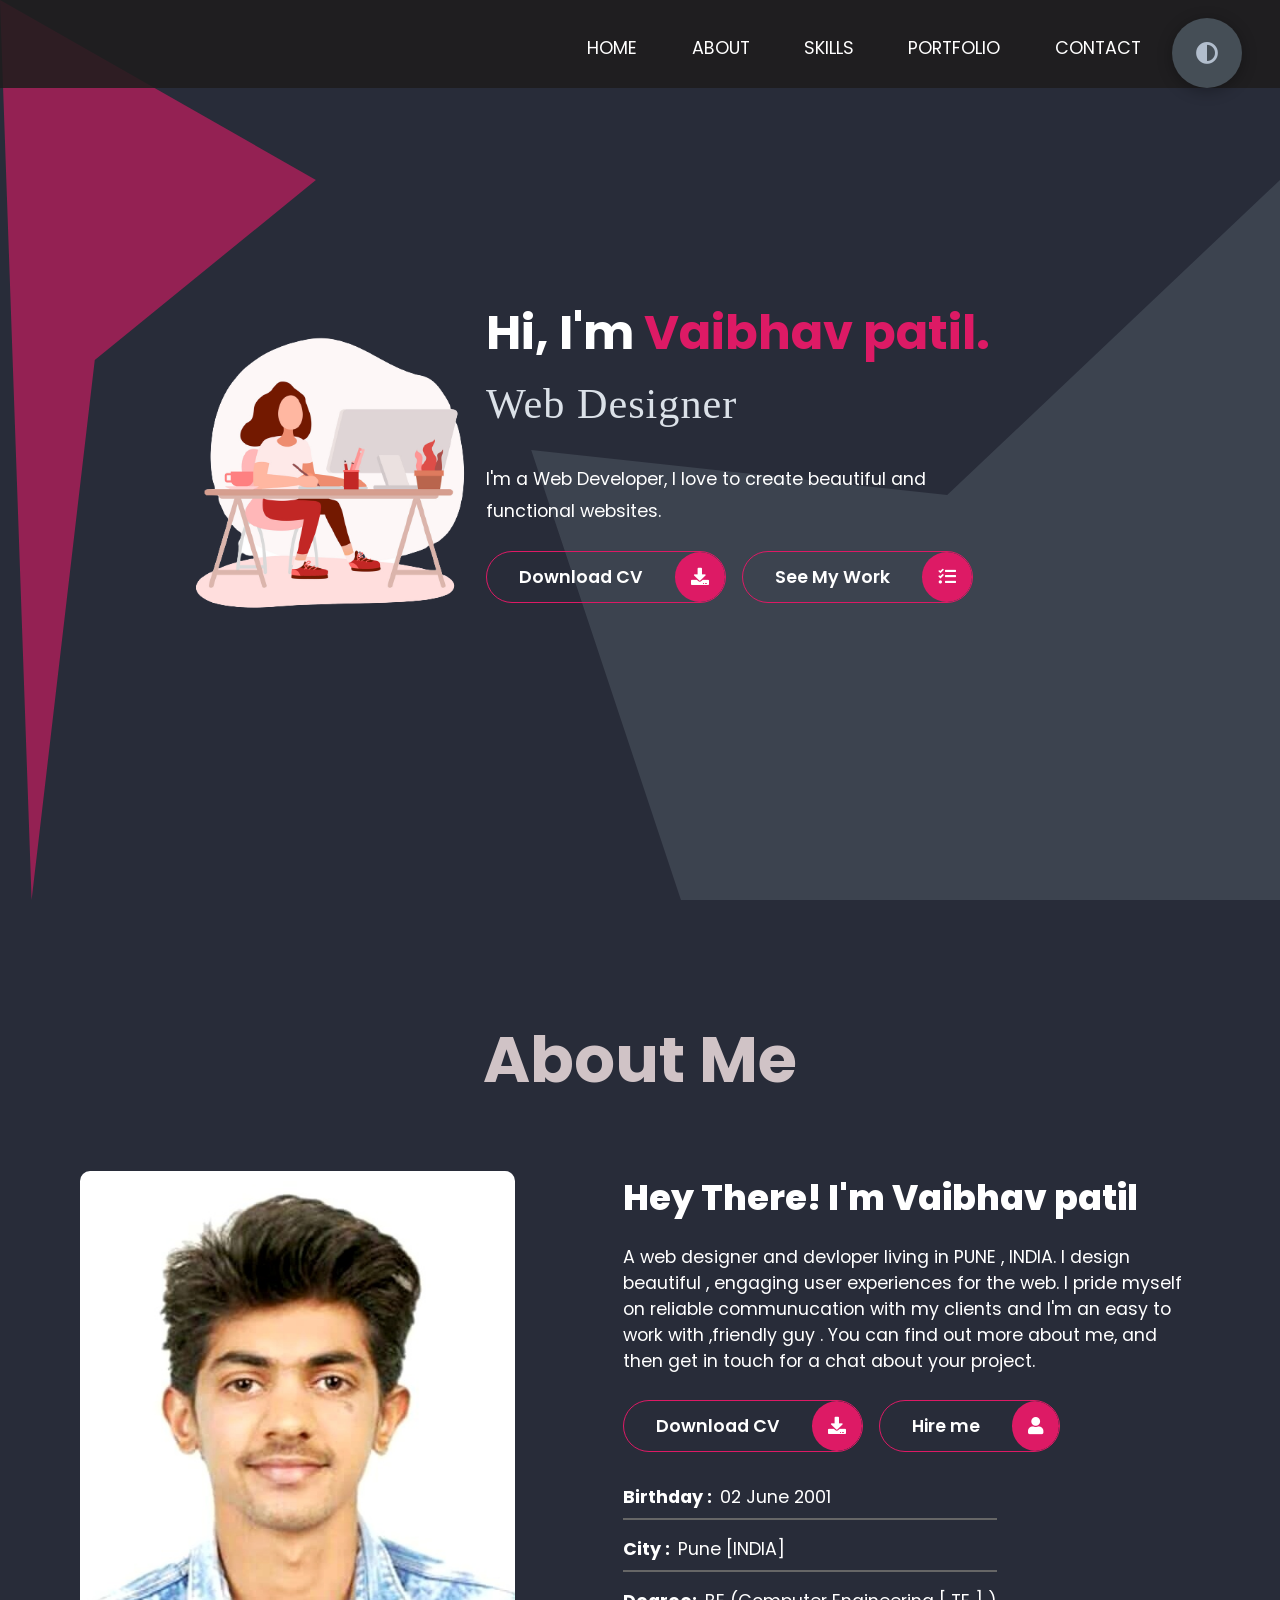
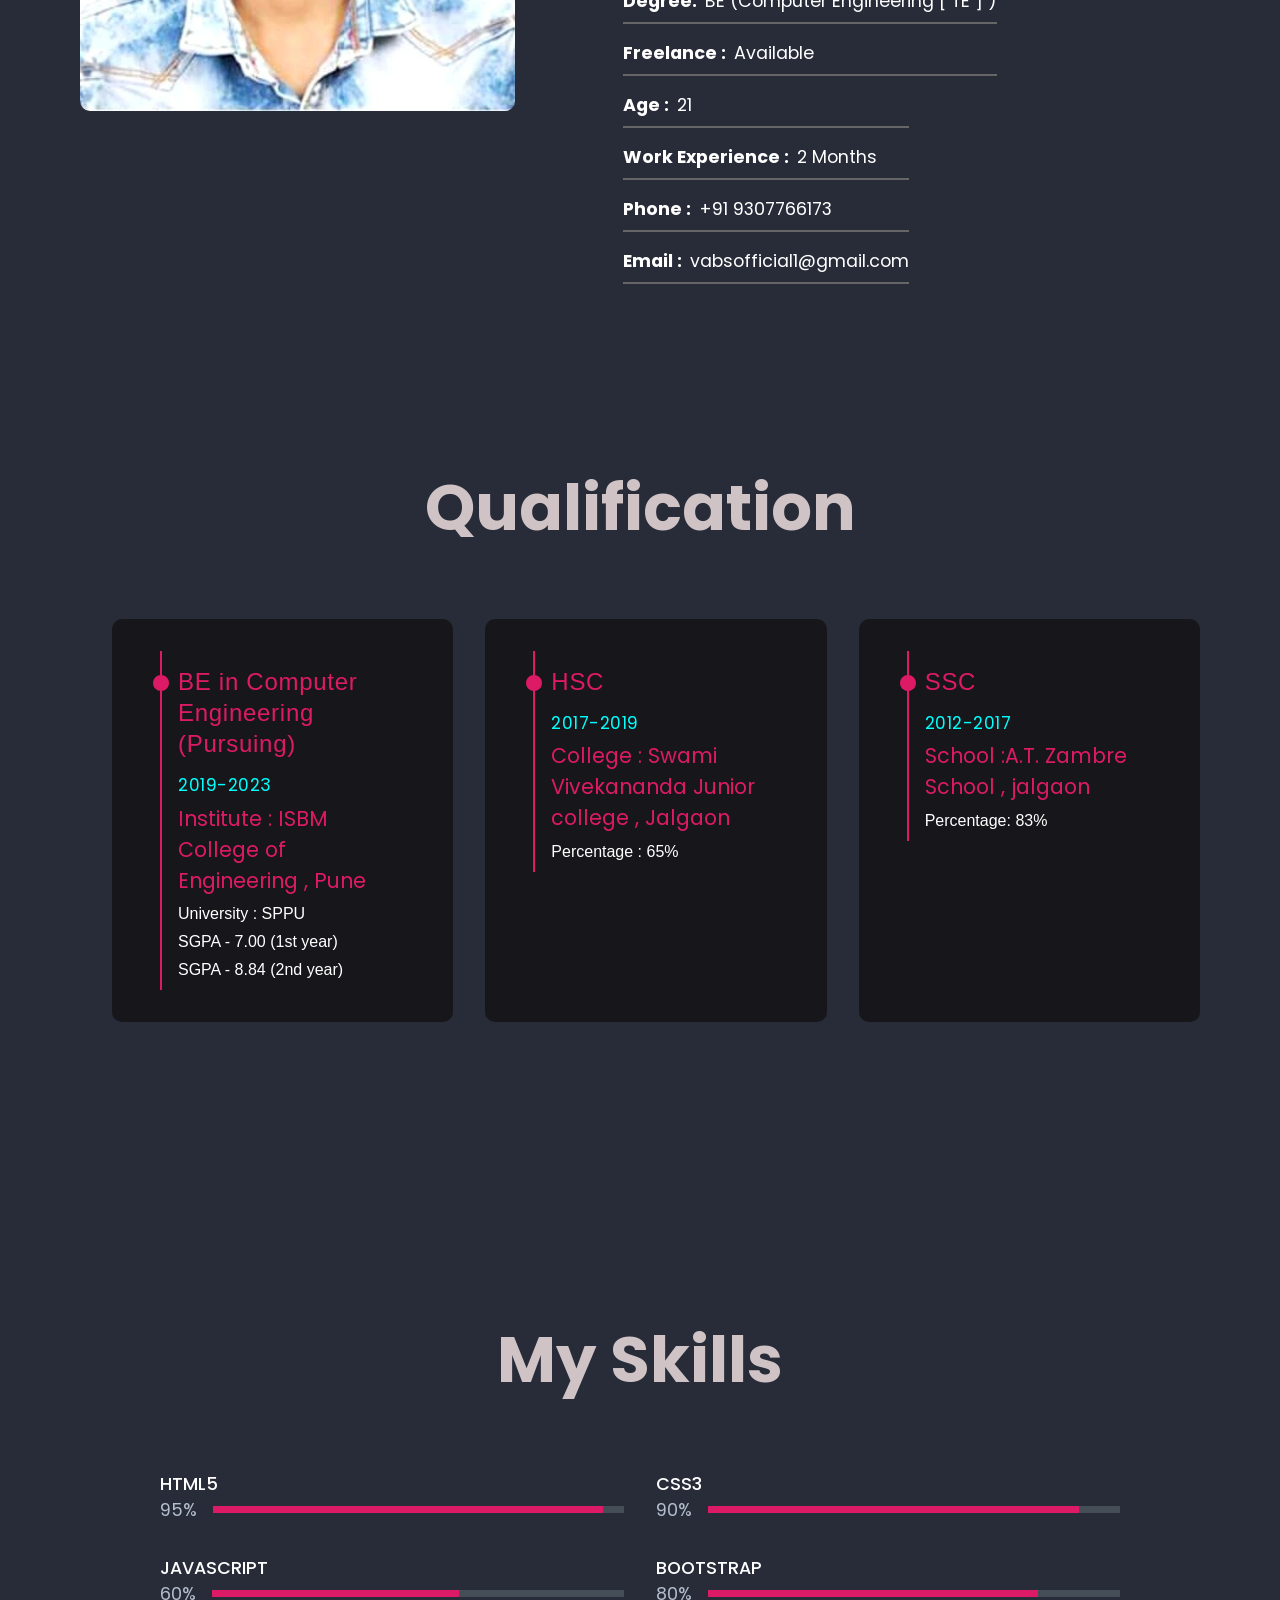
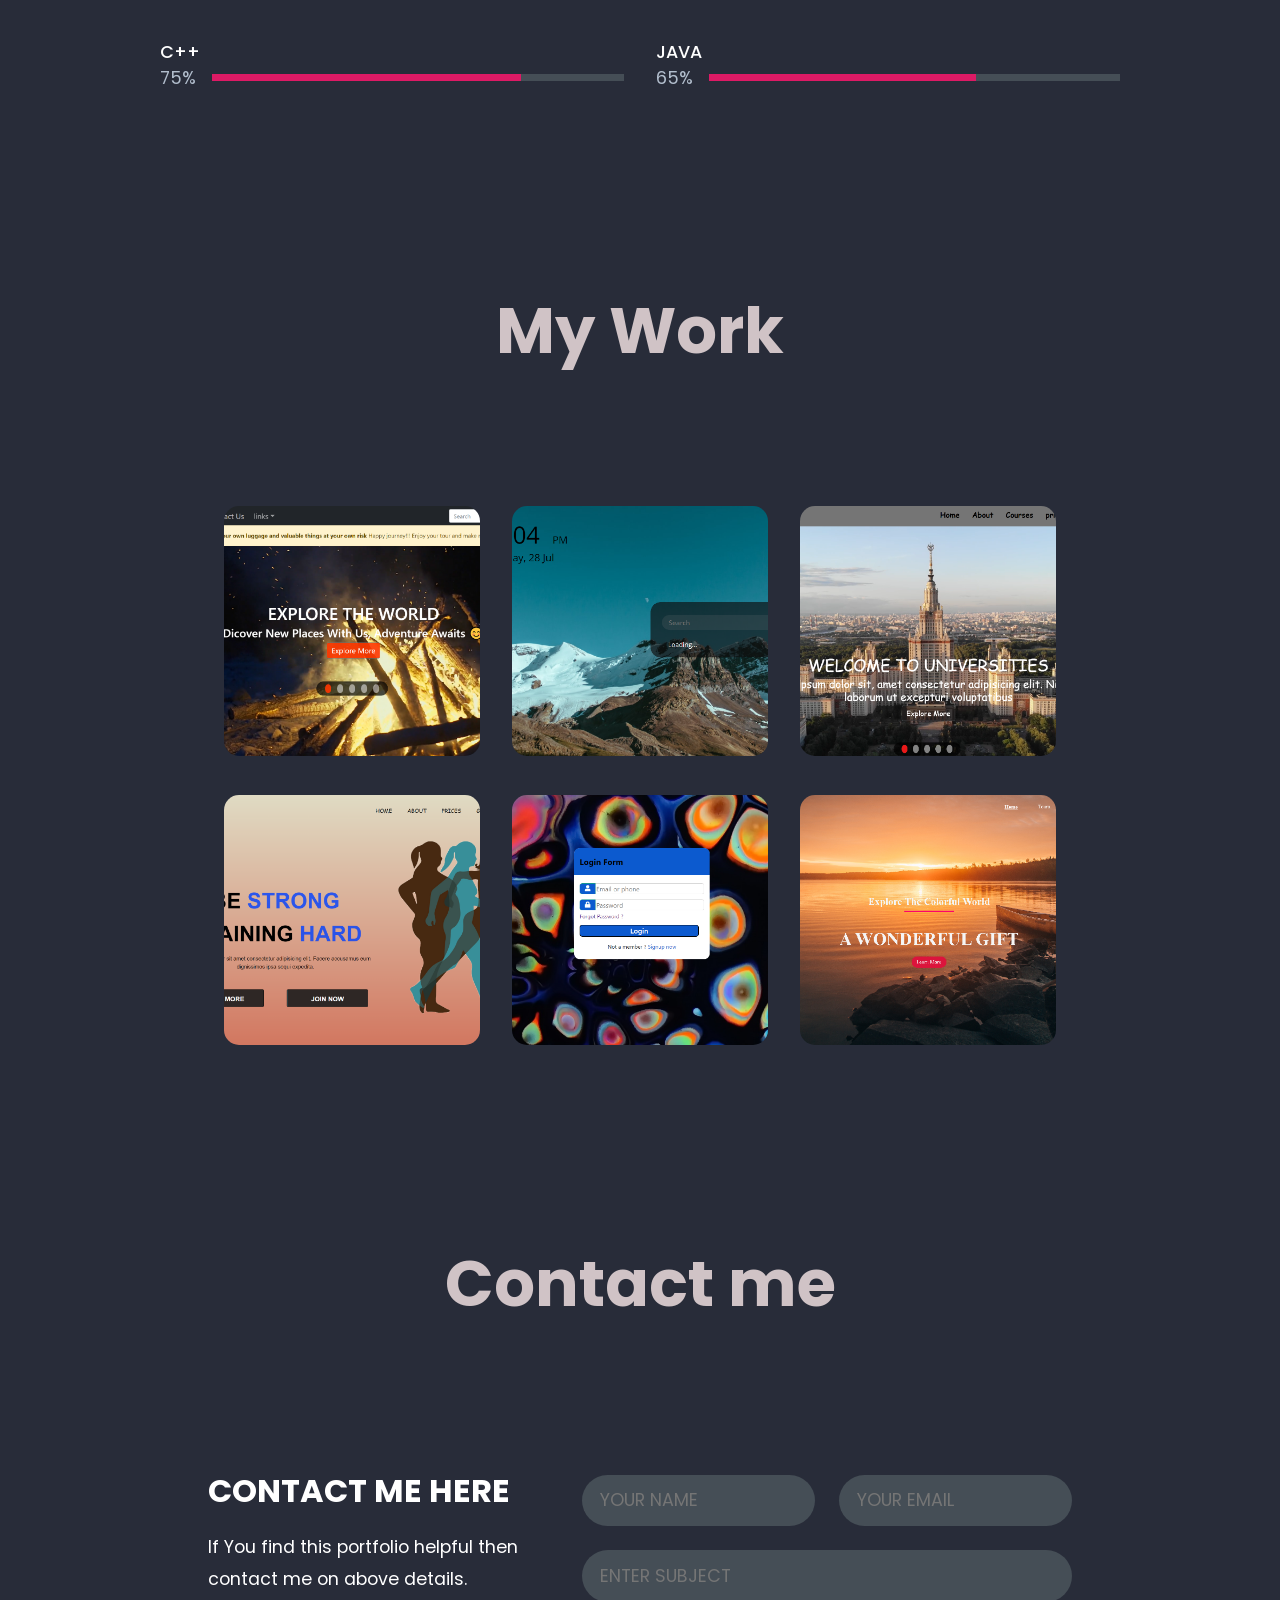
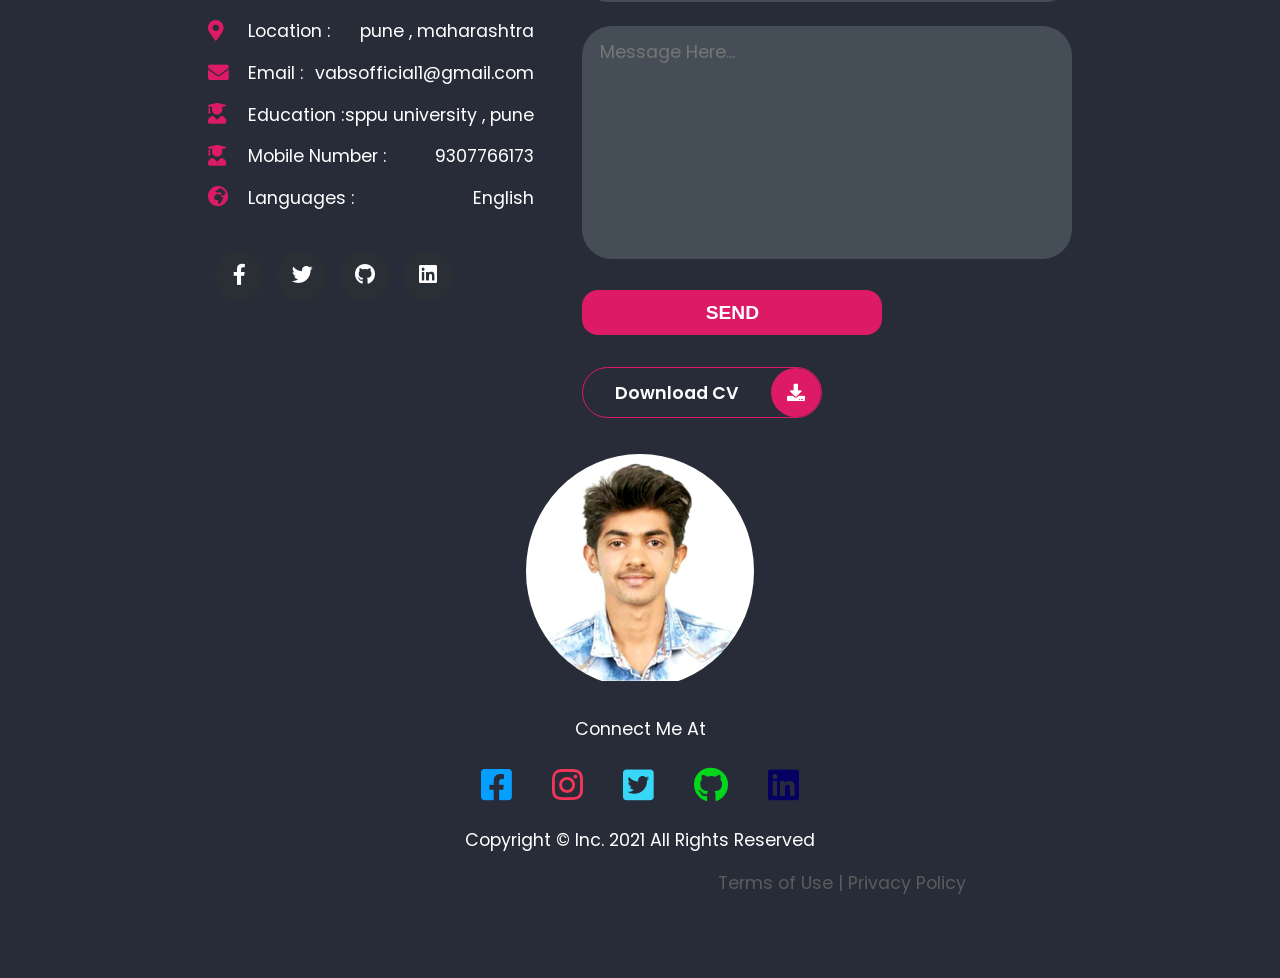
==== commit 621e7689: "resume update commit" ====
--- a/index.html
+++ b/index.html
@@ -6,7 +6,6 @@
     <meta name="viewport" content="width=device-width, initial-scale=1.0">
     <title>Vaibhav's portfolio</title>
     <link rel="stylesheet" href="style.css">
-    <link rel="stylesheet" href="mobile.css">
     <link rel="preconnect" href="https://fonts.googleapis.com">
     <link rel="preconnect" href="https://fonts.gstatic.com" crossorigin>
     <link rel="stylesheet" href="https://cdnjs.cloudflare.com/ajax/libs/font-awesome/5.15.4/css/all.min.css" integrity="sha512-1ycn6IcaQQ40/MKBW2W4Rhis/DbILU74C1vSrLJxCq57o941Ym01SwNsOMqvEBFlcgUa6xLiPY/NS5R+E6ztJQ==" crossorigin="anonymous" referrerpolicy="no-referrer" />
@@ -75,15 +74,15 @@
                     
                 </p>
                 <div class="flex">
-                <div class="btn-con" id="first-btn">
-                    <a href="./CV/Vaibhav Patil Resume.pdf" class="main-btn">
+                <div style="width: 240px;" class="btn-con">
+                    <a href="./CV/Vaibhav Patil.pdf" class="main-btn">
                         <span class="btn-text">Download CV</span>
                         <span class="btn-icon"><i class="fas fa-download"></i></span>
                     </a>
                     
                 </div>
-                <div  class="btn-con" id="second-btn">
-                    <a href="#portfolio" class="main-btn" id="second-btn">
+                <div style="margin-left: 1rem; width: 250px;" class="btn-con">
+                    <a href="#portfolio" class="main-btn">
                         <span class="btn-text">See My Work</span>
                         <span class="btn-icon"><i class="fas fa-tasks"></i></span>
                     </a>
@@ -117,7 +116,7 @@
               </p>
               <br>
               <div class="btn-con">
-                <a href="./CV/Vaibhav Patil Resume.pdf" class="main-btn">
+                <a href="./CV/Vaibhav Patil.pdf" class="main-btn">
                     <span class="btn-text">Download CV</span>
                     <span class="btn-icon"><i class="fas fa-download"></i></span>
                     <a href="#contact" style="margin-left: 1rem;" class="main-btn">
@@ -418,7 +417,7 @@
             <div class="left-contact">
                 <h4>Contact me here</h4>
                 <p>
-                    If You find this portfolio helpful then contact me on below details.
+                    If You find this portfolio helpful then contact me on above details.
                 </p>
                 <div class="contact-info">
                     <div class="contact-item">
@@ -498,7 +497,7 @@
                     </div>
                       <button class="sub">SEND</button>
                     <div class="submit-btn">
-                        <a href="./CV/Vaibhav Patil Resume.pdf" class="main-btn">
+                        <a href="./CV/Vaibhav Patil.pdf" class="main-btn">
                             <span class="btn-text">Download CV</span>
                             <span class="btn-icon"><i class="fas fa-download"></i></span>
                         </a>
@@ -526,7 +525,7 @@
           <div class="policy">
             <p>Copyright © Inc. 2021 All Rights Reserved </p>
           </div>
-          <p class="terms">Terms of Use <span>| Privacy Policy</span></p>
+          <p class="terms">Terms of Use | Privacy Policy</span>
         </footer>
 
 
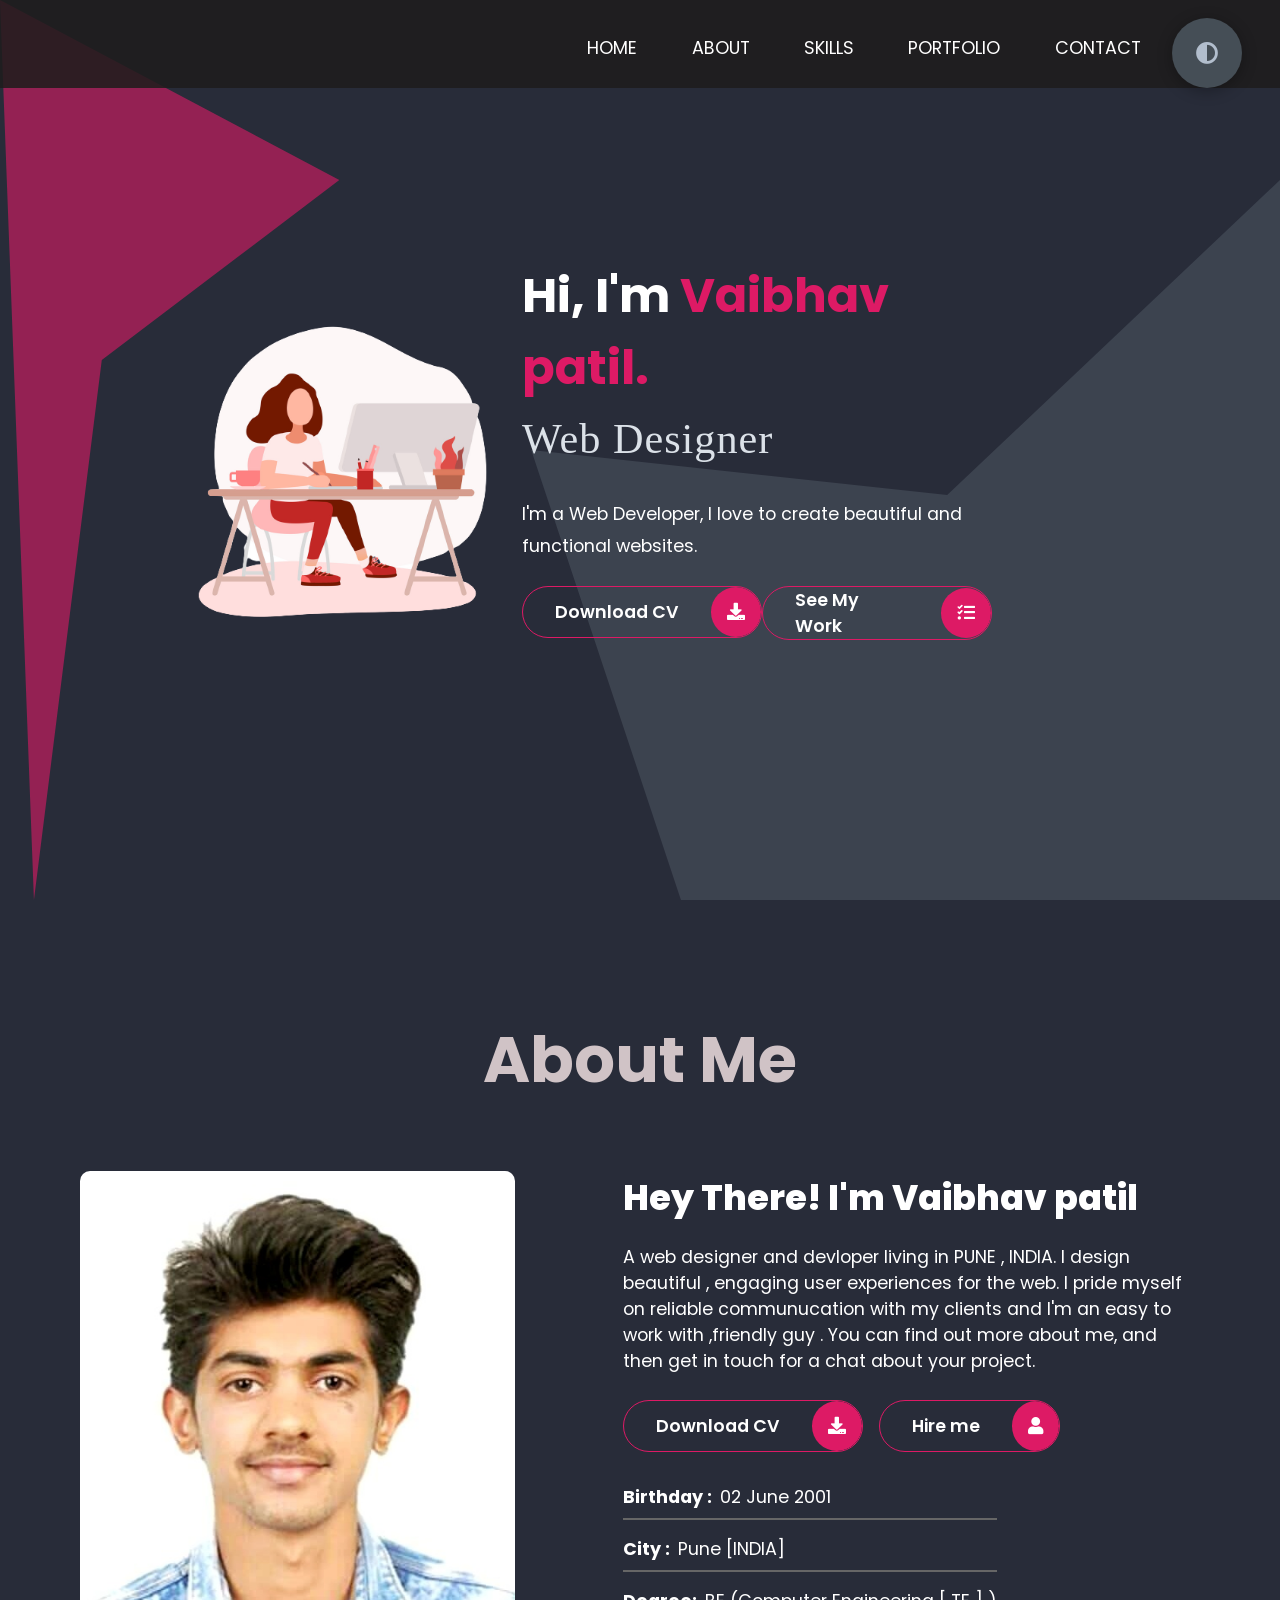
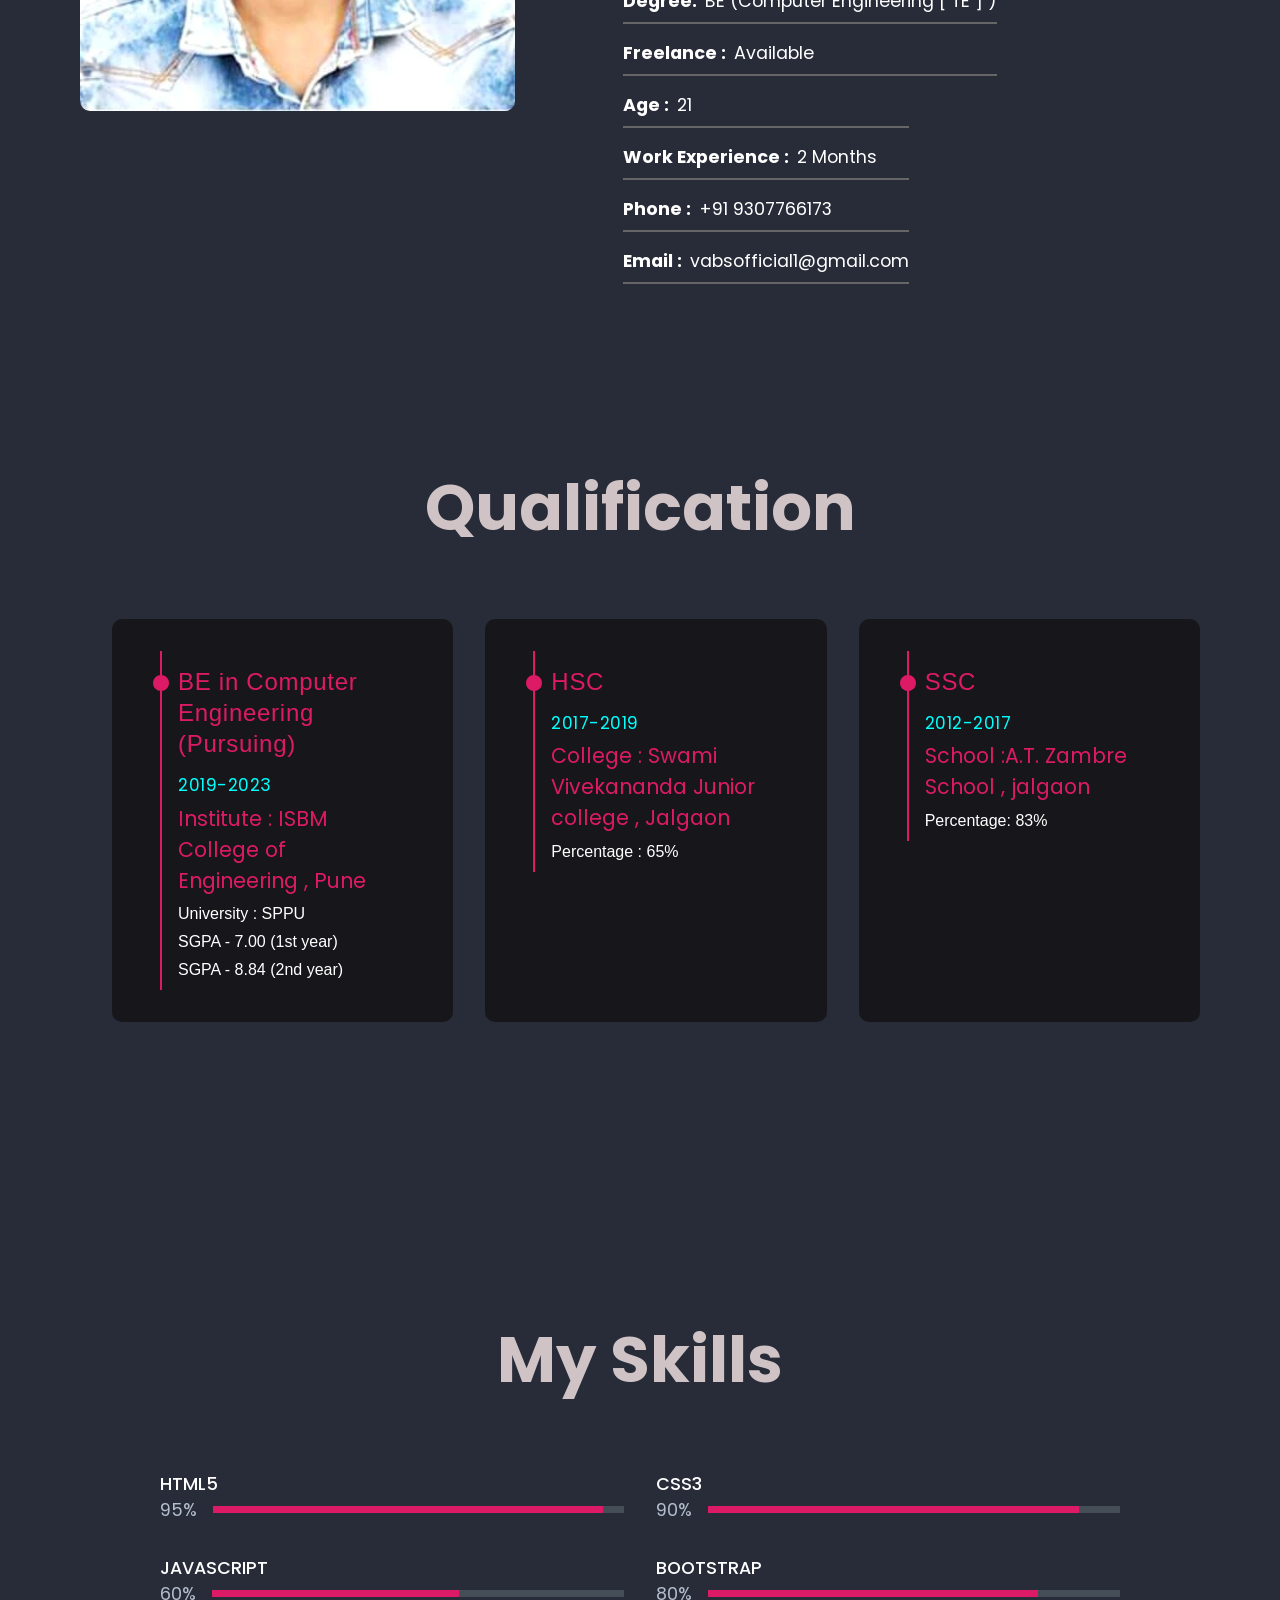
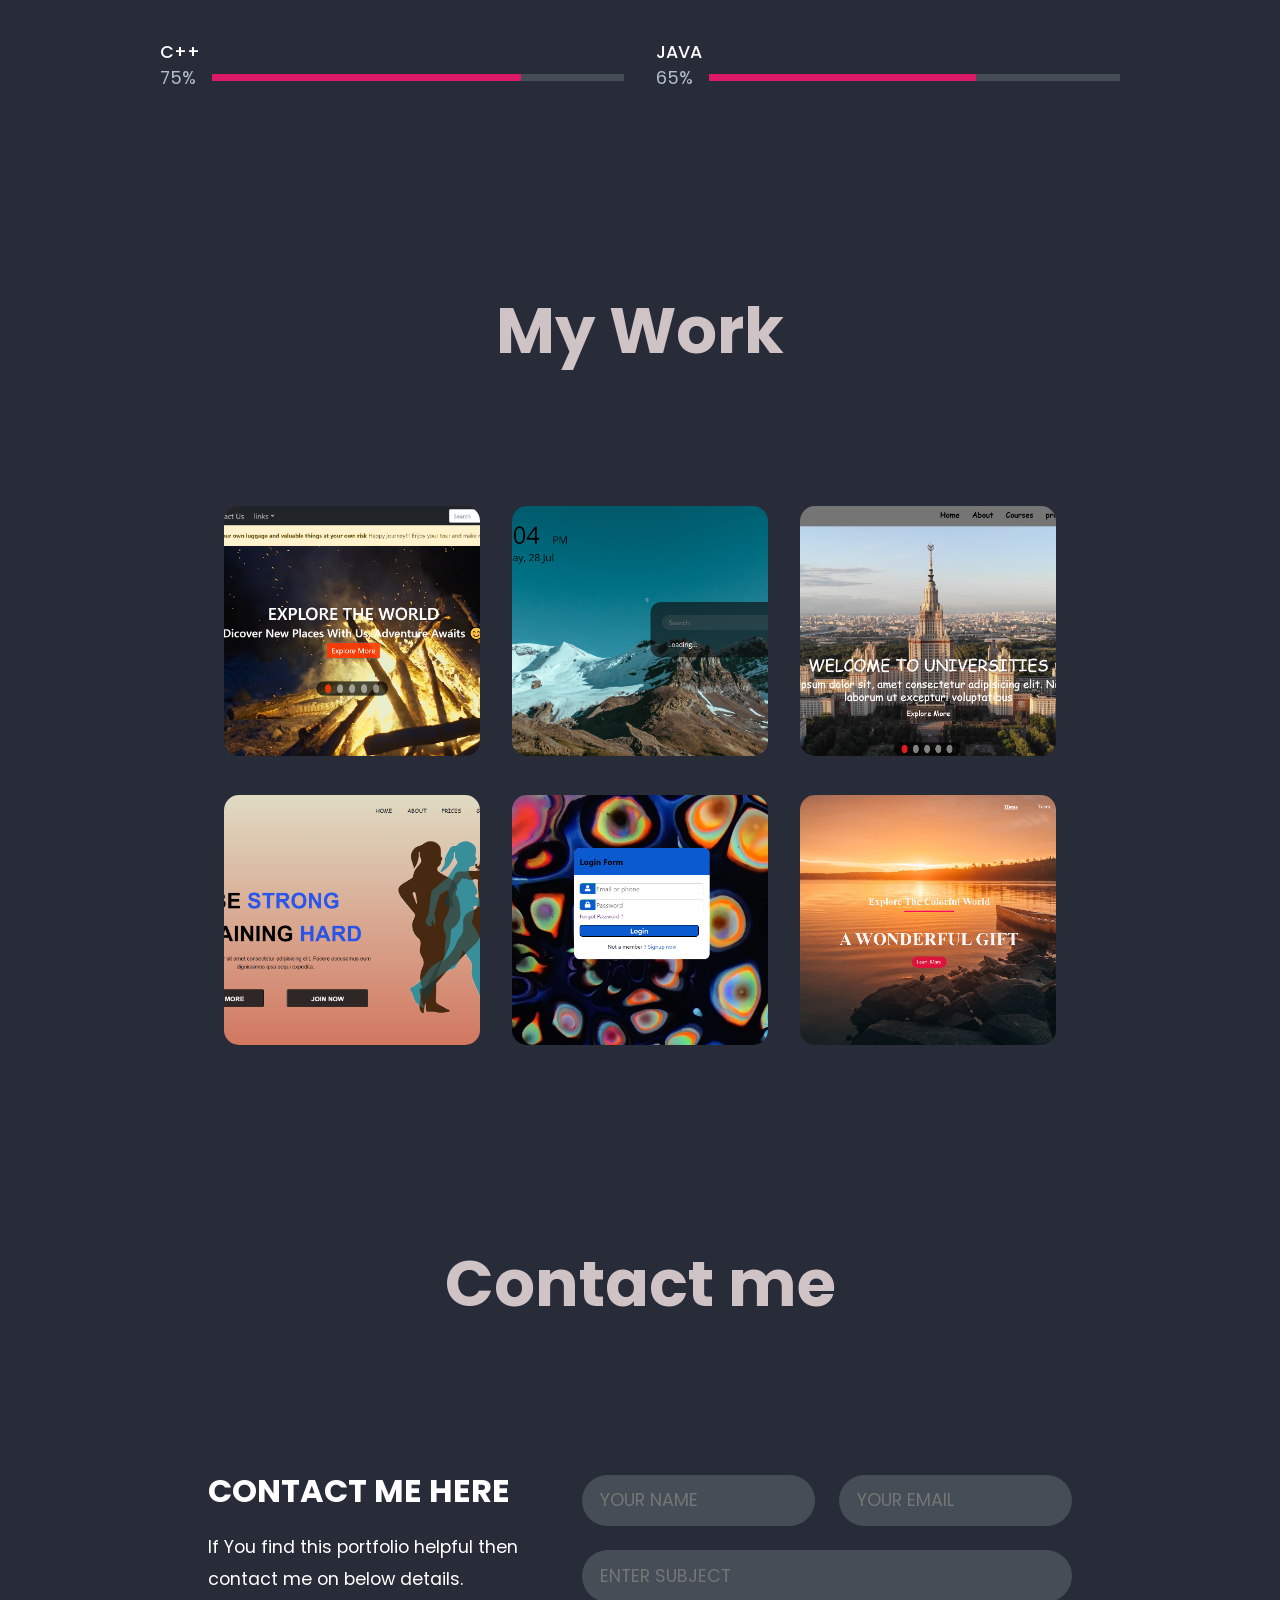
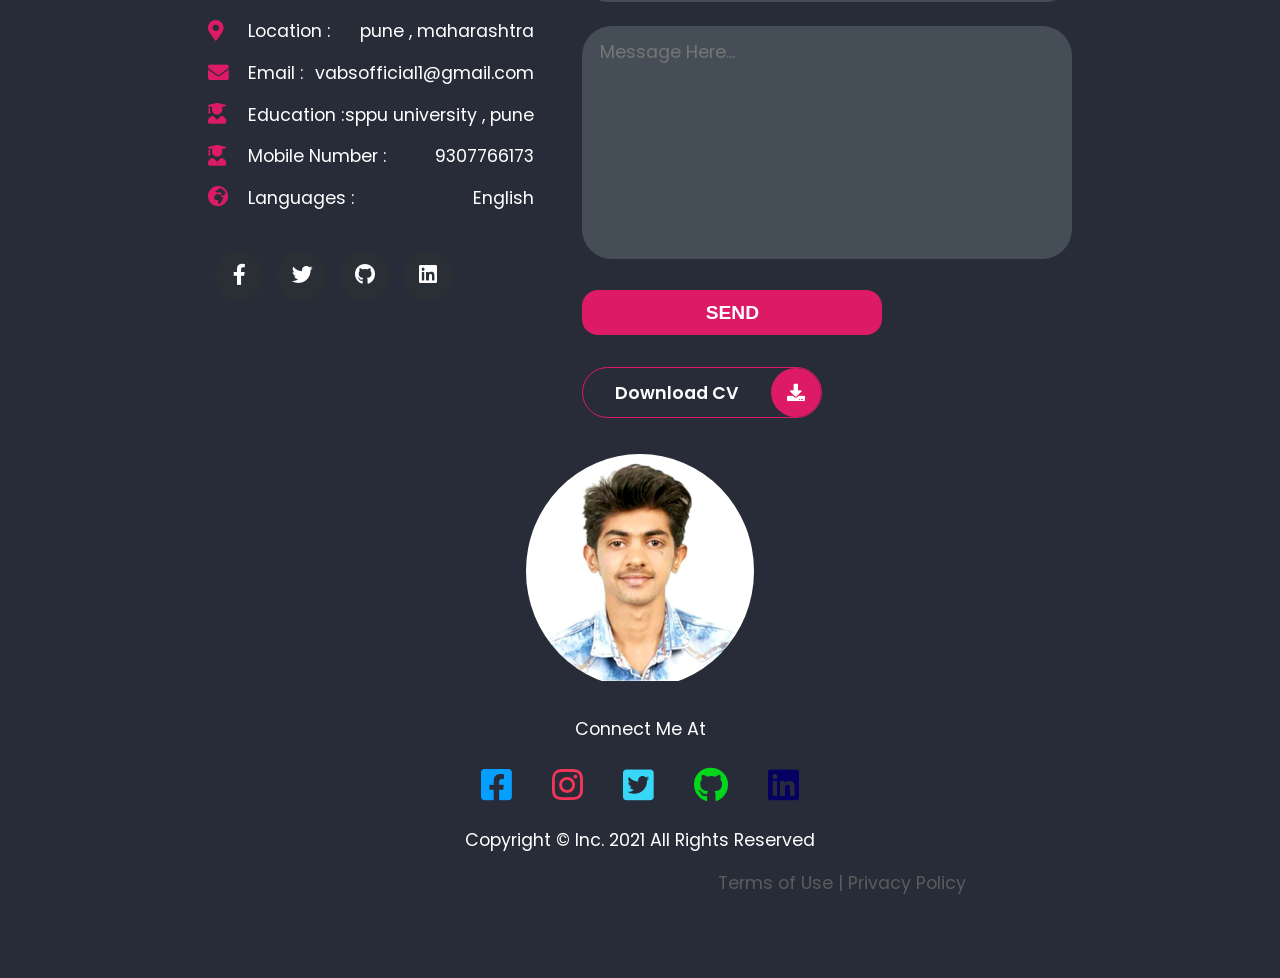
==== commit 3a607a57: "Merge branch 'main' of https://github.com/vaibhavpatil2112/My-Portfolio" ====
--- a/index.html
+++ b/index.html
@@ -6,6 +6,7 @@
     <meta name="viewport" content="width=device-width, initial-scale=1.0">
     <title>Vaibhav's portfolio</title>
     <link rel="stylesheet" href="style.css">
+    <link rel="stylesheet" href="mobile.css">
     <link rel="preconnect" href="https://fonts.googleapis.com">
     <link rel="preconnect" href="https://fonts.gstatic.com" crossorigin>
     <link rel="stylesheet" href="https://cdnjs.cloudflare.com/ajax/libs/font-awesome/5.15.4/css/all.min.css" integrity="sha512-1ycn6IcaQQ40/MKBW2W4Rhis/DbILU74C1vSrLJxCq57o941Ym01SwNsOMqvEBFlcgUa6xLiPY/NS5R+E6ztJQ==" crossorigin="anonymous" referrerpolicy="no-referrer" />
@@ -75,14 +76,14 @@
                 </p>
                 <div class="flex">
                 <div style="width: 240px;" class="btn-con">
-                    <a href="./CV/Vaibhav Patil.pdf" class="main-btn">
+                    <a href="./CV/Vaibhav Patil Resume.pdf" class="main-btn">
                         <span class="btn-text">Download CV</span>
                         <span class="btn-icon"><i class="fas fa-download"></i></span>
                     </a>
                     
                 </div>
-                <div style="margin-left: 1rem; width: 250px;" class="btn-con">
-                    <a href="#portfolio" class="main-btn">
+                <div  class="btn-con" id="second-btn">
+                    <a href="#portfolio" class="main-btn" id="second-btn">
                         <span class="btn-text">See My Work</span>
                         <span class="btn-icon"><i class="fas fa-tasks"></i></span>
                     </a>
@@ -417,7 +418,7 @@
             <div class="left-contact">
                 <h4>Contact me here</h4>
                 <p>
-                    If You find this portfolio helpful then contact me on above details.
+                    If You find this portfolio helpful then contact me on below details.
                 </p>
                 <div class="contact-info">
                     <div class="contact-item">
@@ -525,7 +526,7 @@
           <div class="policy">
             <p>Copyright © Inc. 2021 All Rights Reserved </p>
           </div>
-          <p class="terms">Terms of Use | Privacy Policy</span>
+          <p class="terms">Terms of Use <span>| Privacy Policy</span></p>
         </footer>
 
 
--- a/mobile.css
+++ b/mobile.css
@@ -0,0 +1,385 @@
+@media only screen and (max-width: 900px) {
+  section {
+    width: 99%;
+    min-height: 74vh;
+    padding: 0rem 2rem;
+  }
+  .navbar {
+    padding: 0.5rem 1rem 0 4rem;
+  }
+  .header-content .left-header .image img {
+    width: 120%;
+    margin: 36rem 4rem -4rem 16rem;
+  }
+  .header-content .right-header {
+    margin: -12rem 0rem 4rem -6rem;
+  }
+  .theme-btn {
+    width: 60px;
+    height: 60px;
+  }
+  .about .content .left .img-card img {
+    height: 313px;
+    width: 312px;
+  }
+  .quali {
+    padding: 1rem 1.5rem;
+    margin-left: 0.5rem;
+  }
+  .portfolio {
+    justify-content: center;
+    align-items: center;
+  }
+  .portfolio-item {
+    width: 242px;
+  }
+  .contact {
+    justify-content: center;
+  }
+
+  .right-contact {
+    width: 416px;
+  }
+  .contact .left-contact .contact-info .contact-item {
+    width: 300px;
+  }
+}
+
+@media only screen and (max-width: 700px) {
+  section {
+    width: 99%;
+    min-height: 74vh;
+    align-items: center;
+  }
+  .heading {
+    font-size: 3rem;
+    margin-left: 3rem;
+    align-items: center;
+    display: flex;
+  }
+  .header-content .right-header {
+    margin: -10rem 8rem 5rem -5rem;
+  }
+  .header-content .left-header .image img {
+    margin: 41rem 4rem 0rem 15rem;
+  }
+  .btn-con {
+    width: 451px;
+  }
+  .main-btn .btn-icon {
+    padding: 0.8rem;
+  }
+  .header-content .right-header .shape {
+    width: 100%;
+    left: 6rem;
+    opacity: 0;
+    clip-path: polygon(10% 50%, 100% 200%, 100% 20%, 60% 55%);
+  }
+  .item {
+    width: 187px;
+  }
+  .about {
+    align-items: center;
+    margin: 0;
+  }
+  .about1 {
+    margin: 5rem -5rem 3rem 5rem;
+  }
+
+  .skill-bar {
+    width: 260px;
+  }
+  #portfolio {
+    display: flex;
+    flex-wrap: wrap;
+    align-items: center;
+    justify-content: center;
+  }
+
+  .portfolio {
+    display: flex;
+    flex-wrap: wrap;
+    align-items: center;
+    justify-content: center;
+  }
+  .portfolio .portfolio-item img {
+    height: 250px;
+  }
+
+  .portfolio-item {
+    width: 130%;
+    margin: 2rem;
+  }
+  .contact {
+    justify-content: center;
+    display: flex;
+    margin: 5rem;
+  }
+
+  .right-contact {
+    width: 416px;
+  }
+  .contact .left-contact .contact-info .contact-item {
+    width: 300px;
+  }
+}
+@media only screen and (max-width: 400px) {
+  html {
+    width: 1000px;
+  }
+  .main-content {
+    width: 300vw;
+  }
+  .scroll i {
+    font-size: 5.8rem;
+    padding: 1.2rem 1.7rem;
+  }
+  .header-content {
+    display: flex;
+    flex-wrap: wrap;
+    flex-direction: column;
+  }
+  .name {
+    width: 900px;
+  }
+  .header-content .right-header .name {
+    font-size: 6rem;
+  }
+  .header-content .right-header p {
+    font-size: 4rem;
+    /* margin: 3rem; */
+  }
+  .header-content .right-header p {
+    margin: 1.5rem 0;
+    line-height: 6rem;
+  }
+  .header-content .right-header .shape {
+    left: 45rem;
+  }
+
+  .heading {
+    font-size: 8rem;
+    margin-left: 3rem;
+    align-items: center;
+    display: flex;
+    justify-content: center;
+    text-align: center;
+  }
+  .header-content .right-header {
+    margin: -24rem 0rem 10rem 14rem;
+    width: 100%;
+  }
+  .header-content .left-header .image img {
+    margin: 12rem -6rem 23rem 15rem;
+  }
+  .btn-con{
+    width: 100%;
+    
+  }
+  .flex{
+    display: flex;
+    flex-direction: column;
+  }
+  #first-btn{
+    width: 520px;
+    margin: .5rem;
+
+  }
+  #second-btn{
+    width: 500px;
+    margin: .5rem;
+  }
+  .btn-text{
+    font-size: 3rem;
+    padding: 1rem;
+  }
+  .btn-icon{
+    font-size: 3rem;
+    
+  }
+  .btn-icon i {
+    padding: 1rem;
+
+  }
+  
+
+  .content {
+    display: flex;
+    flex-wrap: wrap;
+  }
+  .about .content .left .img-card img {
+    height: 684px;
+    width: 662px;
+  }
+  .about .content .left .img-card {
+    position: relative;
+    display: flex;
+    justify-content: center;
+    width: 104%;
+    height: 100vh;
+    margin: 3rem 13rem 2rem 10rem;
+  }
+
+  .about .content .left {
+    display: flex;
+    justify-content: center;
+    align-items: center;
+  }
+  .about .content .right .content-title {
+    font-size: 5em;
+    font-weight: 800;
+  }
+  .reveal {
+    margin: 3rem;
+  }
+  .about .content .right .paragraph-text {
+    font-size: 3em;
+  }
+  info .about-info-right div {
+    margin-bottom: 6rem;
+    padding-bottom: 1.5rem;
+  }
+  .about .content .about-info h4 {
+    font-size: 3.5rem;
+    padding: 0.5rem;
+  }
+  .about .content .about-info p {
+    font-size: 3rem;
+    padding: 0.9rem;
+  }
+  .flex {
+    display: flex;
+    flex-wrap: wrap;
+  }
+  .quali {
+    width: 100%;
+    margin: 2rem;
+    padding: 3rem;
+  }
+  .item {
+    width: 100%;
+  }
+  .quali .item h1 {
+    font-size: 4rem;
+  }
+  .quali .item .year {
+    font-size: 55px;
+    letter-spacing: 0.23em;
+  }
+  .quali .item h3 {
+    font-size: 4rem;
+  }
+  .quali .item p {
+    font-size: 4rem;
+  }
+  .quali .item::after {
+    width: 16px;
+    height: 17px;
+  }
+  /* .skill{
+    display: flex;
+    flex-wrap: wrap;
+    justify-content: center;
+} */
+  .about .skill .skill-bar .prog-title {
+    font-size: 4rem;
+  }
+  .skill-bar {
+    width: 390px;
+    font-size: 3rem;
+  }
+  .about .skill .skill-bar .progress-con .progress {
+    height: 0.8rem;
+    margin-left: 2rem;
+  }
+  .portfolio .portfolio-item img {
+    height: 389px;
+  }
+  .portfolio-item {
+    width: 133%;
+    margin: 2rem;
+  }
+  /* .items {
+    display: flex;
+    flex-wrap: wrap;
+    justify-content: center;
+    align-items: center;
+    margin-left: 5rem;
+  } */
+
+  .portfolio .portfolio-item img {
+    height: 403px;
+    width: 841px;
+  }
+  .contact-container {
+    margin: 0 0rem 1rem 0rem;
+  }
+  .contact {
+    display: flex;
+    flex-wrap: wrap;
+  }
+  .left-contact {
+    width: 800px;
+  }
+  .contact .left-contact h4 {
+    margin-top: 1rem;
+    font-size: 5rem;
+    text-transform: uppercase;
+  }
+  .contact .left-contact p {
+    line-height: 5rem;
+    font-size: 3.2rem;
+  }
+  .contact .left-contact .contact-info .contact-item .icon {
+    font-size: 3rem;
+  }
+
+  .contact .left-contact .contact-info .contact-item {
+    width: 900px;
+  }
+  .contact .left-contact .contact-info .contact-item .icon i {
+    font-size: 3.3rem;
+    padding: 4rem;
+  }
+  .contact .left-contact .contact-icon a i {
+    font-size: 4.3rem;
+  }
+  .contact .left-contact .contact-icon a {
+    margin: 0px 1.4rem;
+  }
+  .contact .right-contact {
+    margin-left: 0rem;
+    margin-top: 2rem;
+  }
+  .contact .right-contact .input-control {
+    margin: 3.5rem 0px;
+  }
+  .contact .right-contact .input-control input,
+  .contact .right-contact .input-control textarea {
+    font-size: 2.5rem;
+    padding: 1.8rem 2.1rem;
+  }
+  .sub {
+    padding: 1.7rem;
+    width: 798px;
+    font-size: 3.2rem;
+  }
+  .footer .footer-image {
+    width: 22em;
+  }
+  .devby {
+    font-size: 4rem;
+  }
+  .quick-links a {
+    font-size: 2.5rem;
+  }
+  .policy p {
+    font-size: 2.8rem;
+  }
+  .terms {
+    font-size: 4rem;
+  }
+  .terms span {
+    font-size: 4rem;
+  }
+}
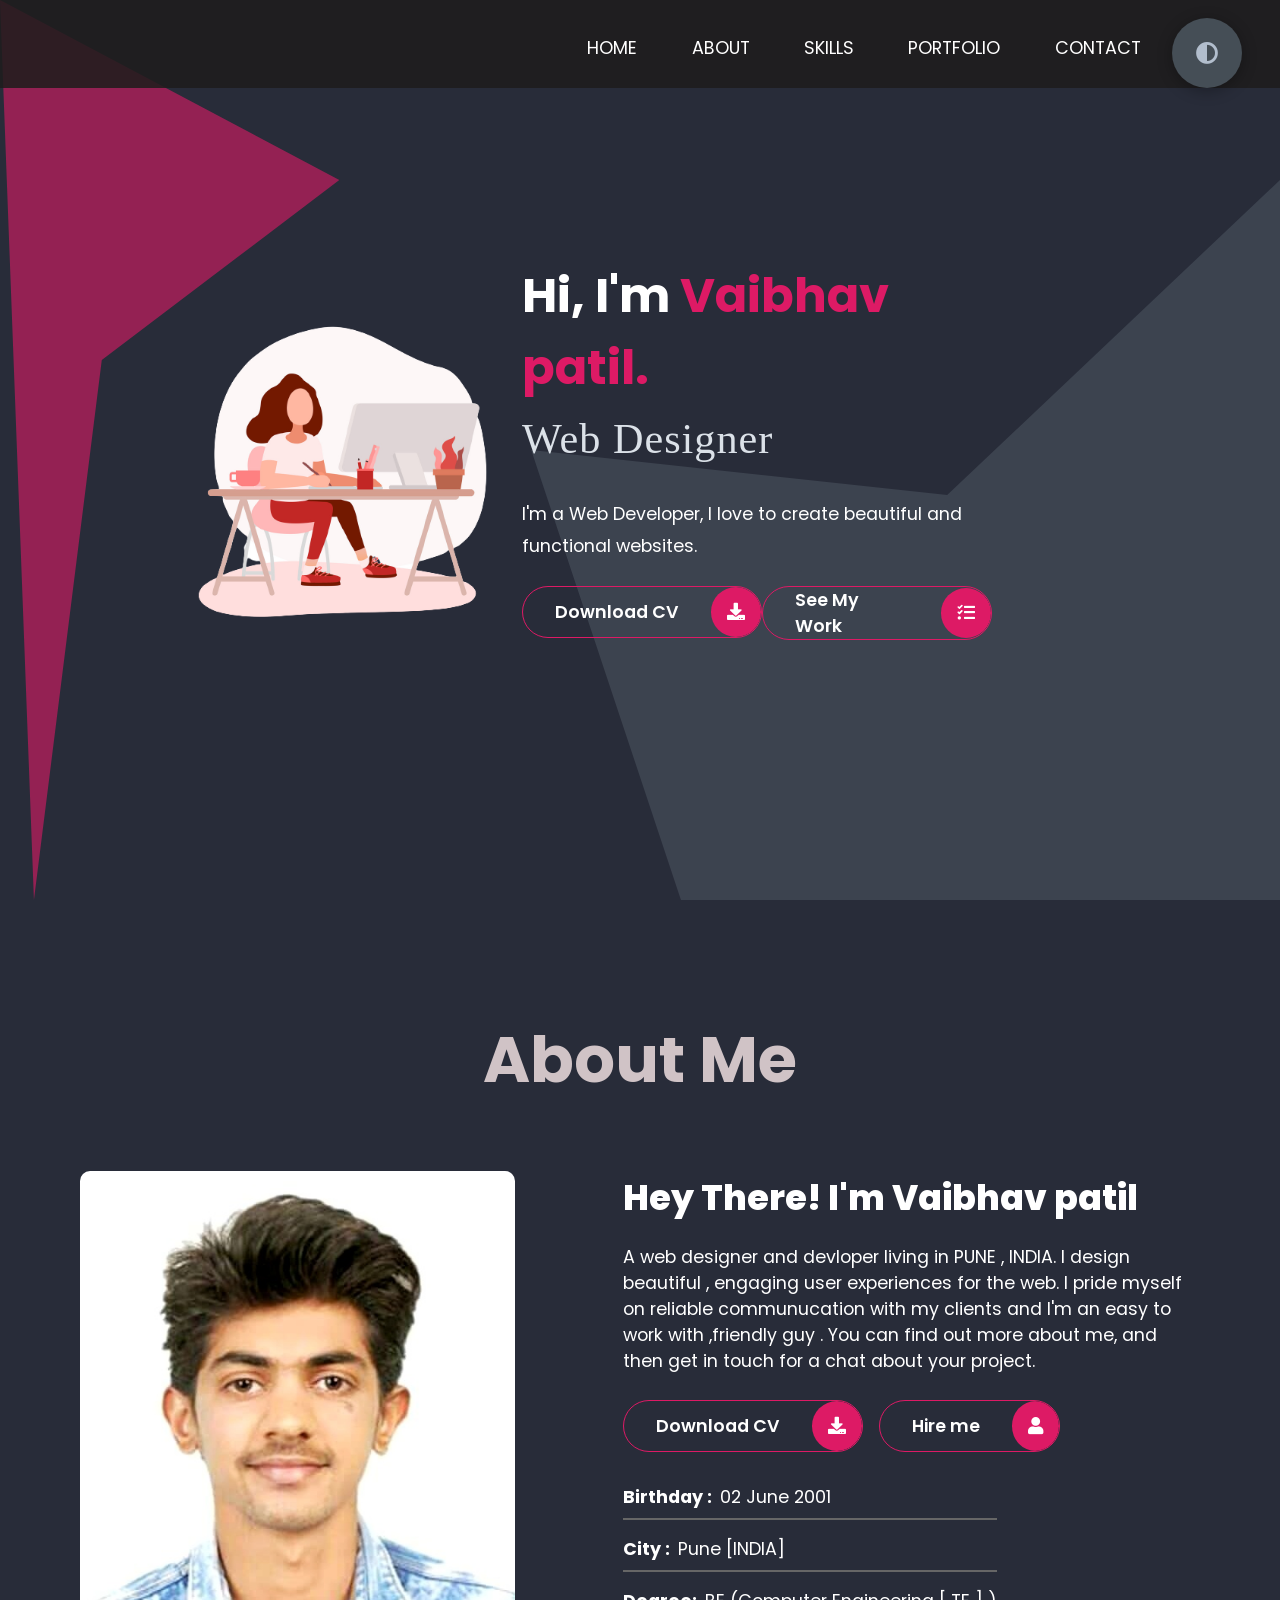
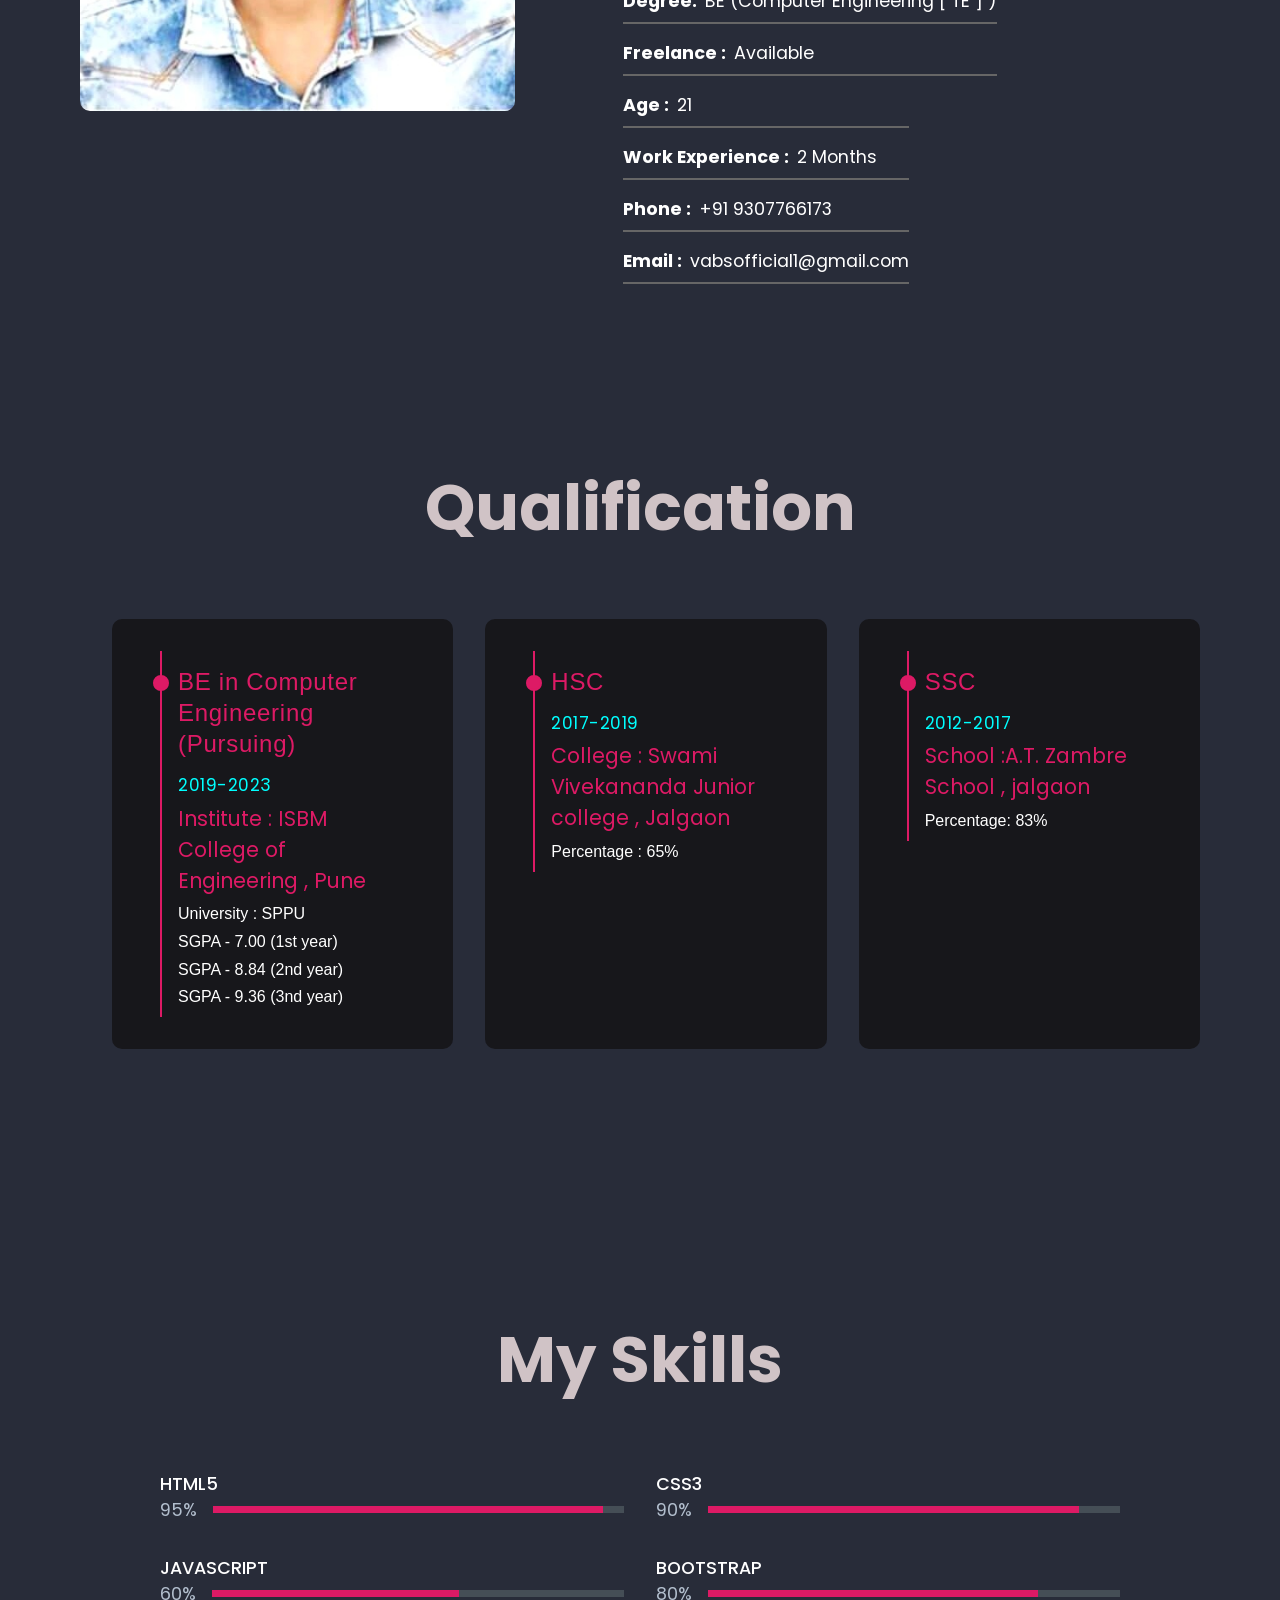
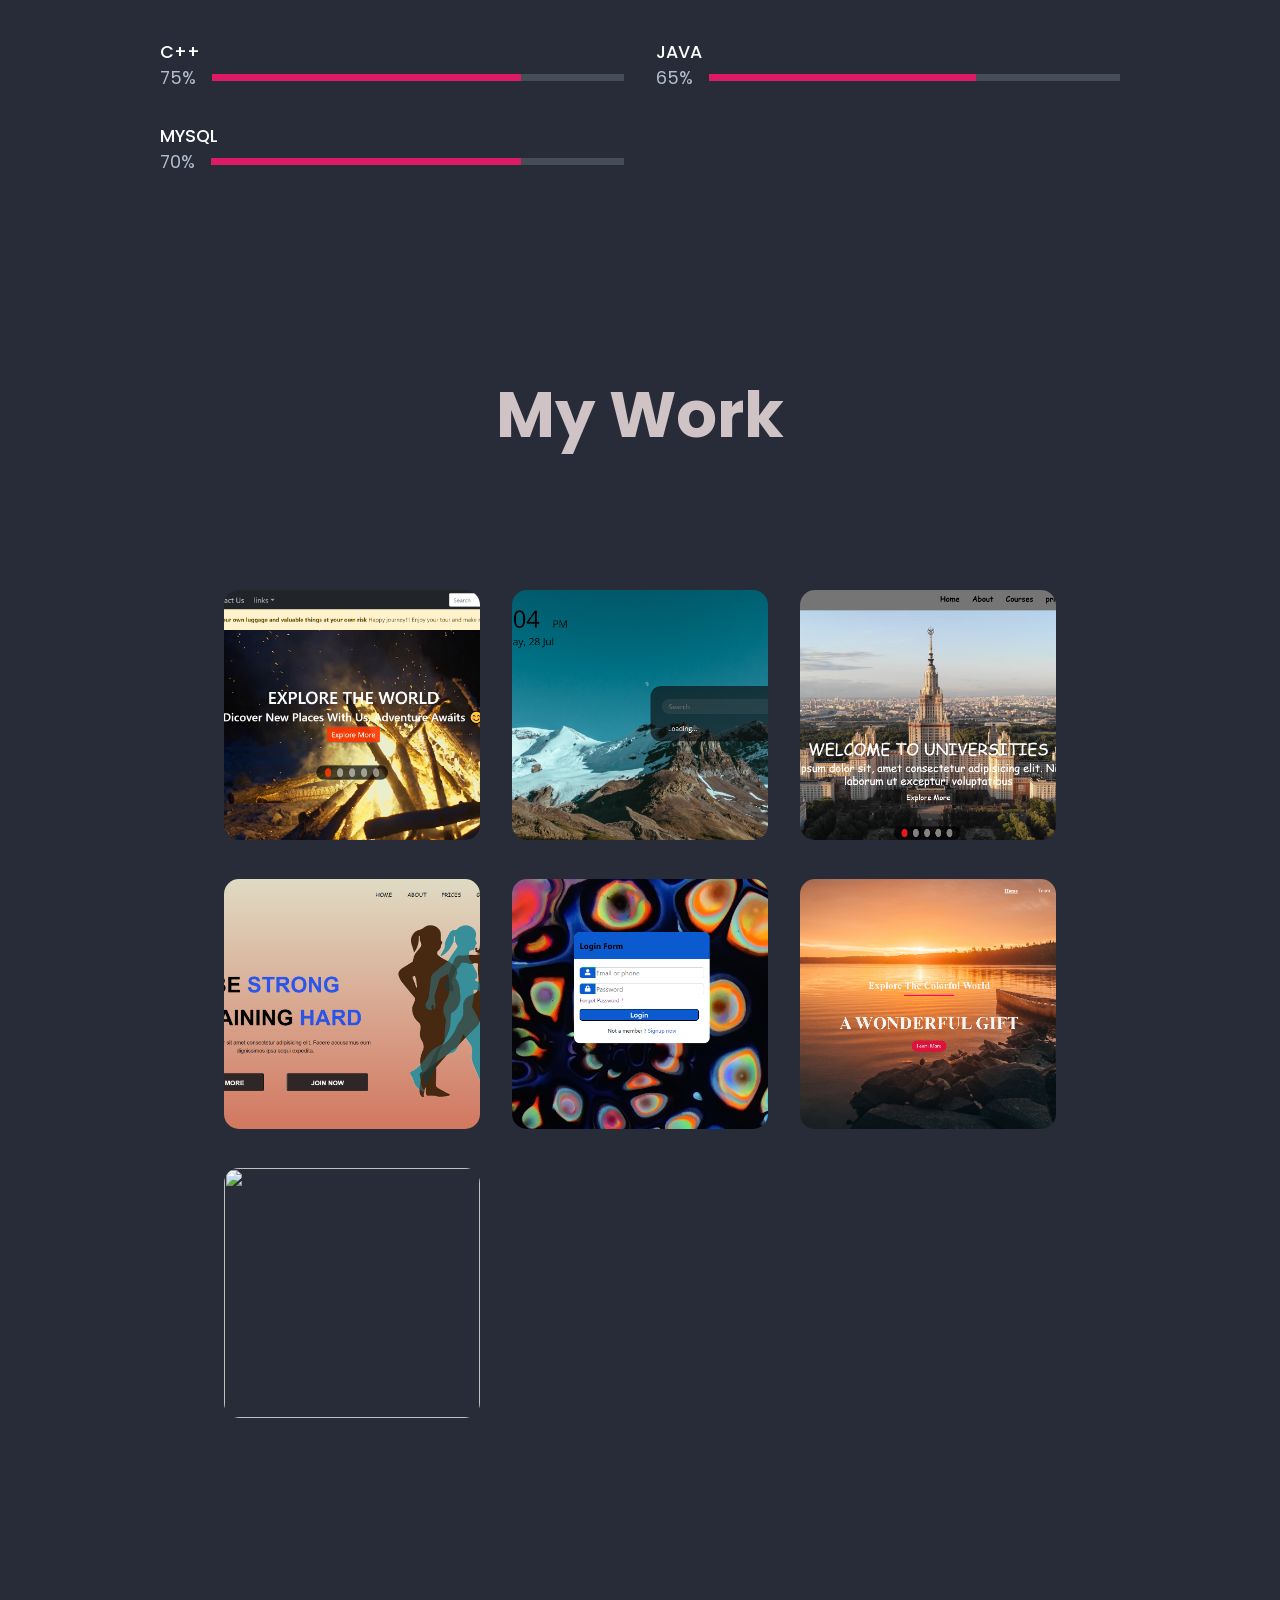
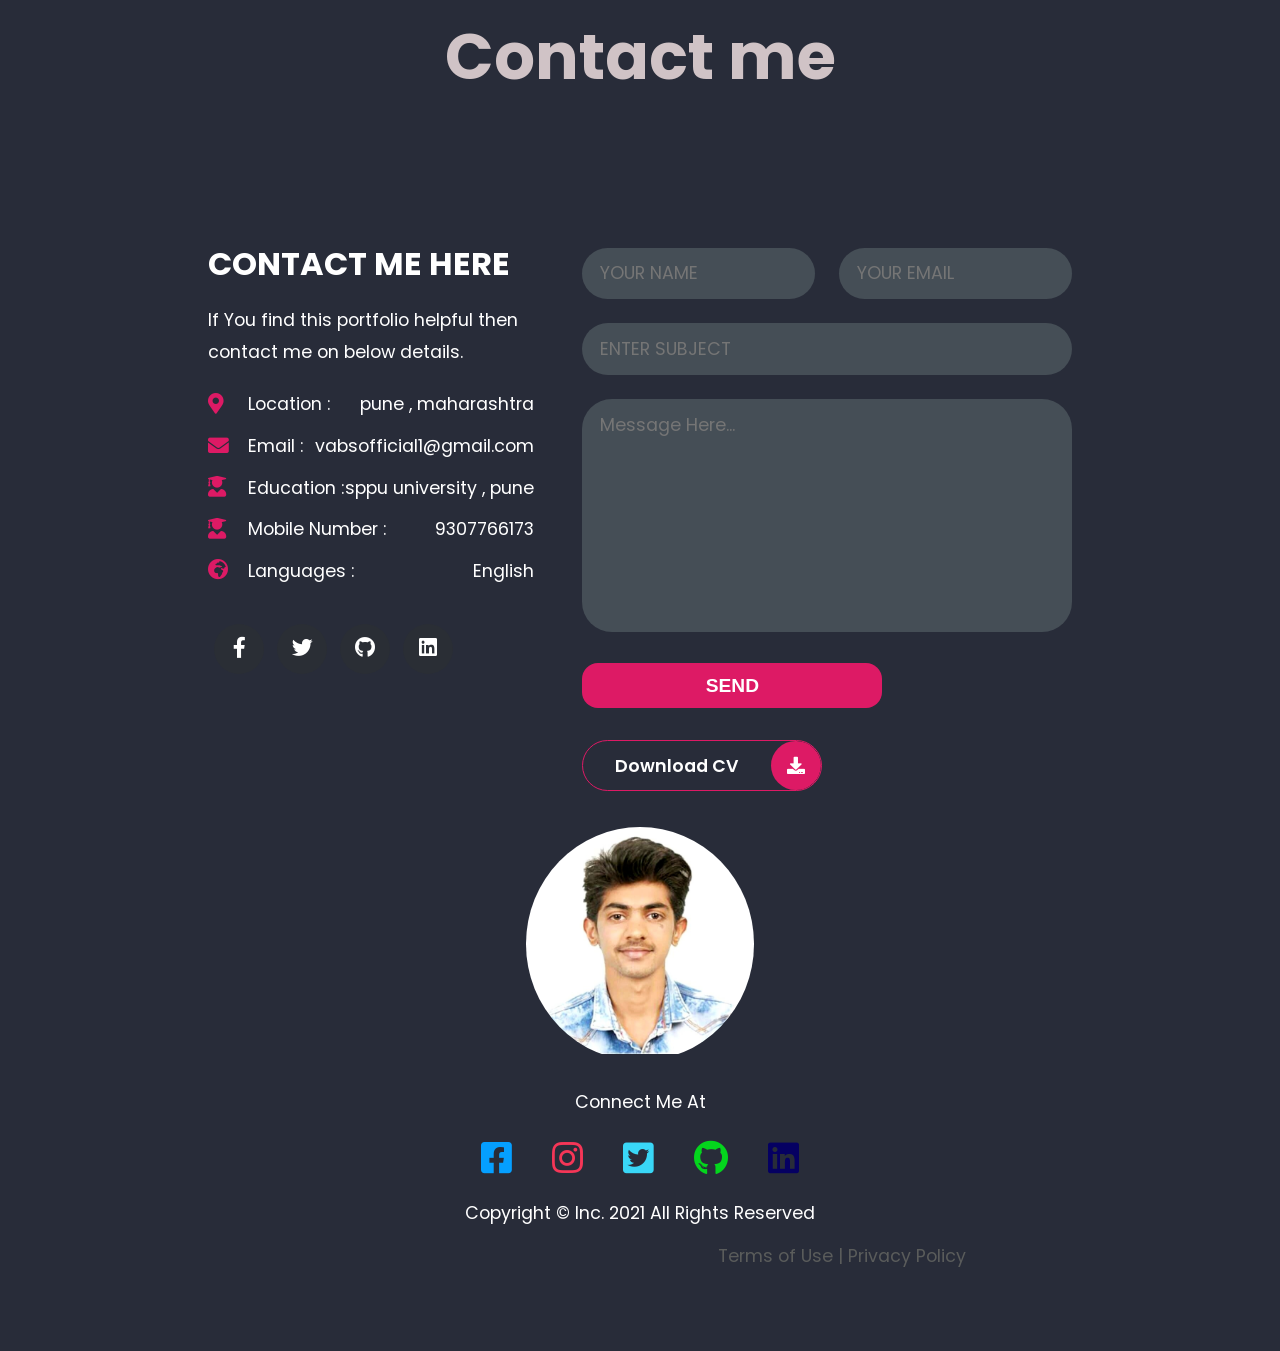
==== commit 7bc27eaf: "second" ====
--- a/index.html
+++ b/index.html
@@ -76,7 +76,7 @@
                 </p>
                 <div class="flex">
                 <div style="width: 240px;" class="btn-con">
-                    <a href="./CV/Vaibhav Patil Resume.pdf" class="main-btn">
+                    <a href="./CV/Vaibhav Patil.pdf" class="main-btn">
                         <span class="btn-text">Download CV</span>
                         <span class="btn-icon"><i class="fas fa-download"></i></span>
                     </a>
@@ -192,6 +192,8 @@
                 <p> University : SPPU</p>
                 <p> SGPA - 7.00 (1st year)</p>
                 <p> SGPA - 8.84 (2nd year)</p>
+                <p> SGPA - 9.36 (3nd year)</p>
+
               </div>
             </div>
             <div class="quali">
@@ -276,6 +278,15 @@
                         <p class="prog-text">65%</p>
                         <div class="progress">
                             <span class="java"></span>
+                        </div>
+                    </div>
+                </div>
+                <div class="skill-bar">
+                    <p class="prog-title">MYSQL</p>
+                    <div class="progress-con">
+                        <p class="prog-text">70%</p>
+                        <div class="progress">
+                            <span class="c"></span>
                         </div>
                     </div>
                 </div>
@@ -399,6 +410,24 @@
                   </div>
               </div>
           </div>
+          <div class="portfolio-item">
+            <div class="image">
+                <img src="./img/streamlit.png" alt="">
+            </div>
+            <div class="hover-items">
+                <h3>Smart Triage System</h3>
+                <p>Triage system for patient assignment after disaster</p>
+                <div class="icons">
+                    <a href="#" class="icon">
+                        <i class="fab fa-github"></i>
+                    </a>
+                    <a href="https://triage-system-for-patient-management.onrender.com/" class="icon">
+                      <i class="fas fa-link"></i>
+                  </a>
+                   
+                </div>
+            </div>
+        </div>
        
       </div>
   </section>
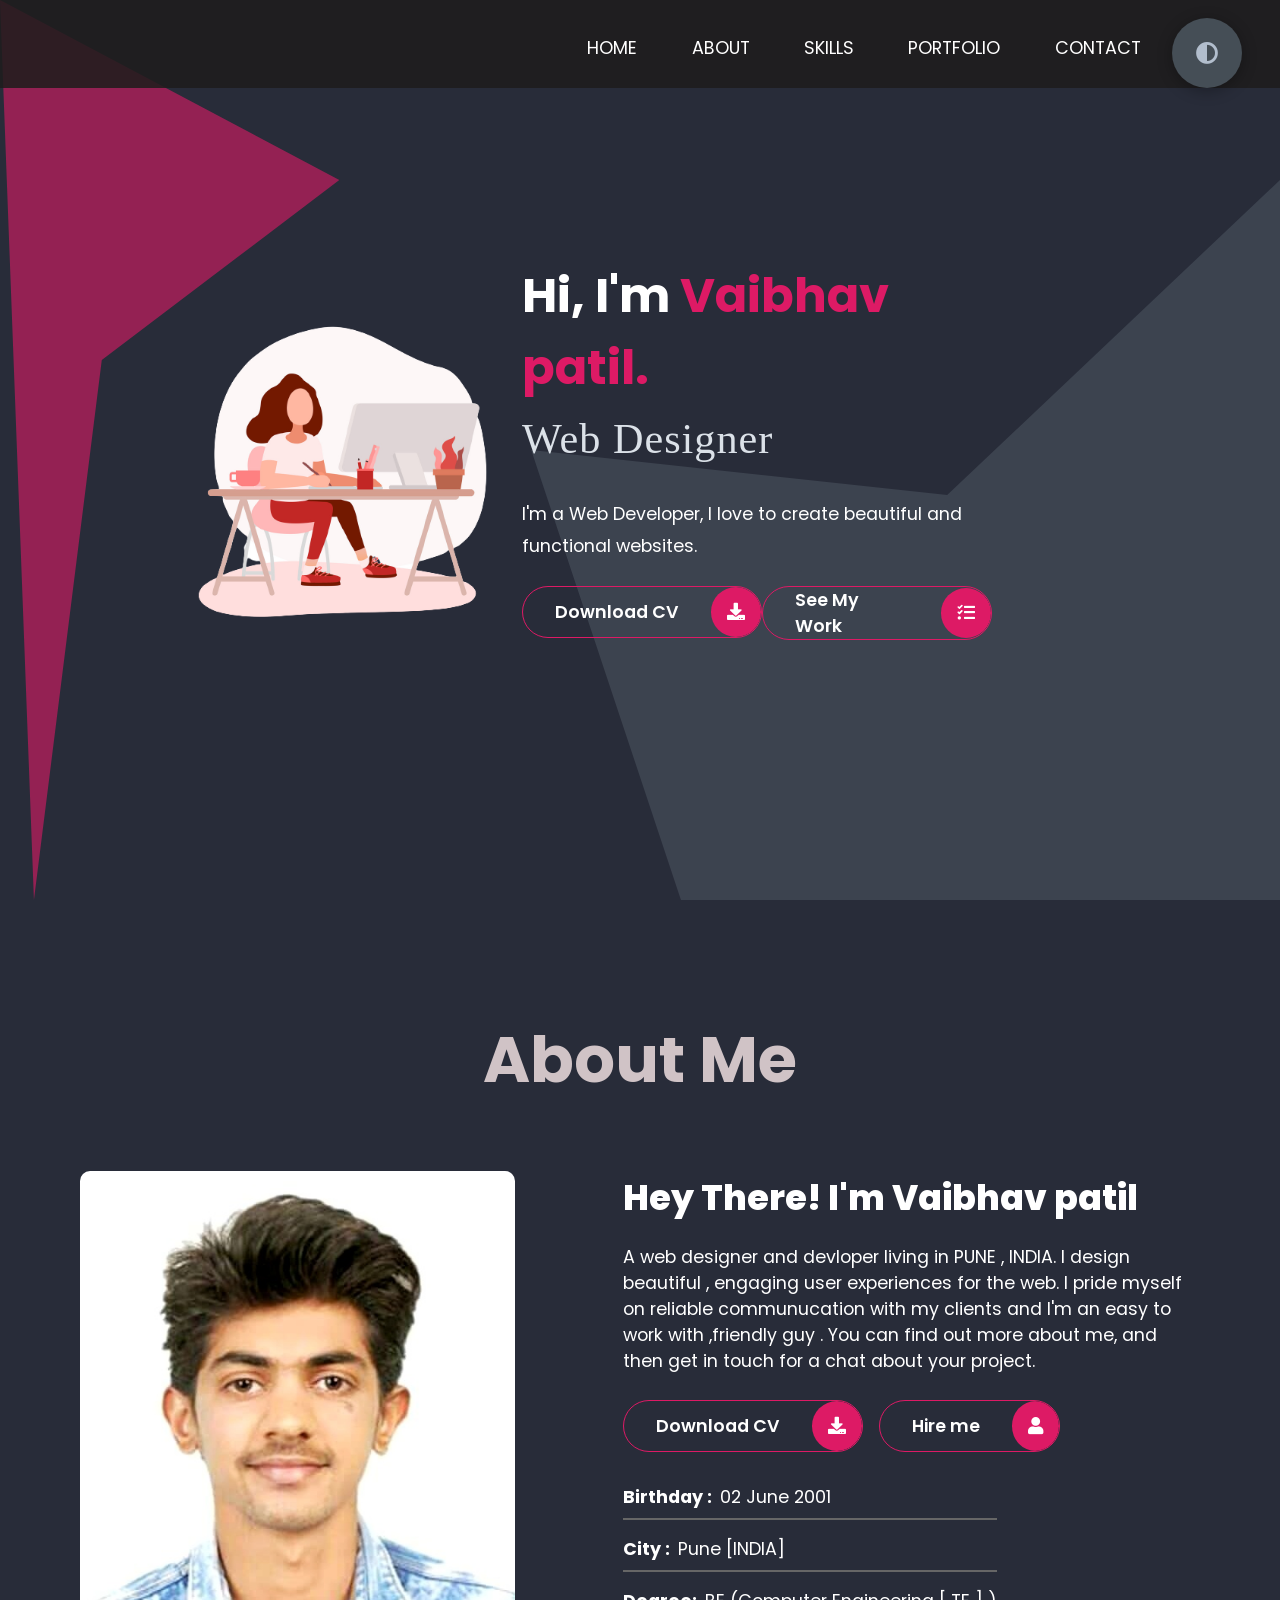
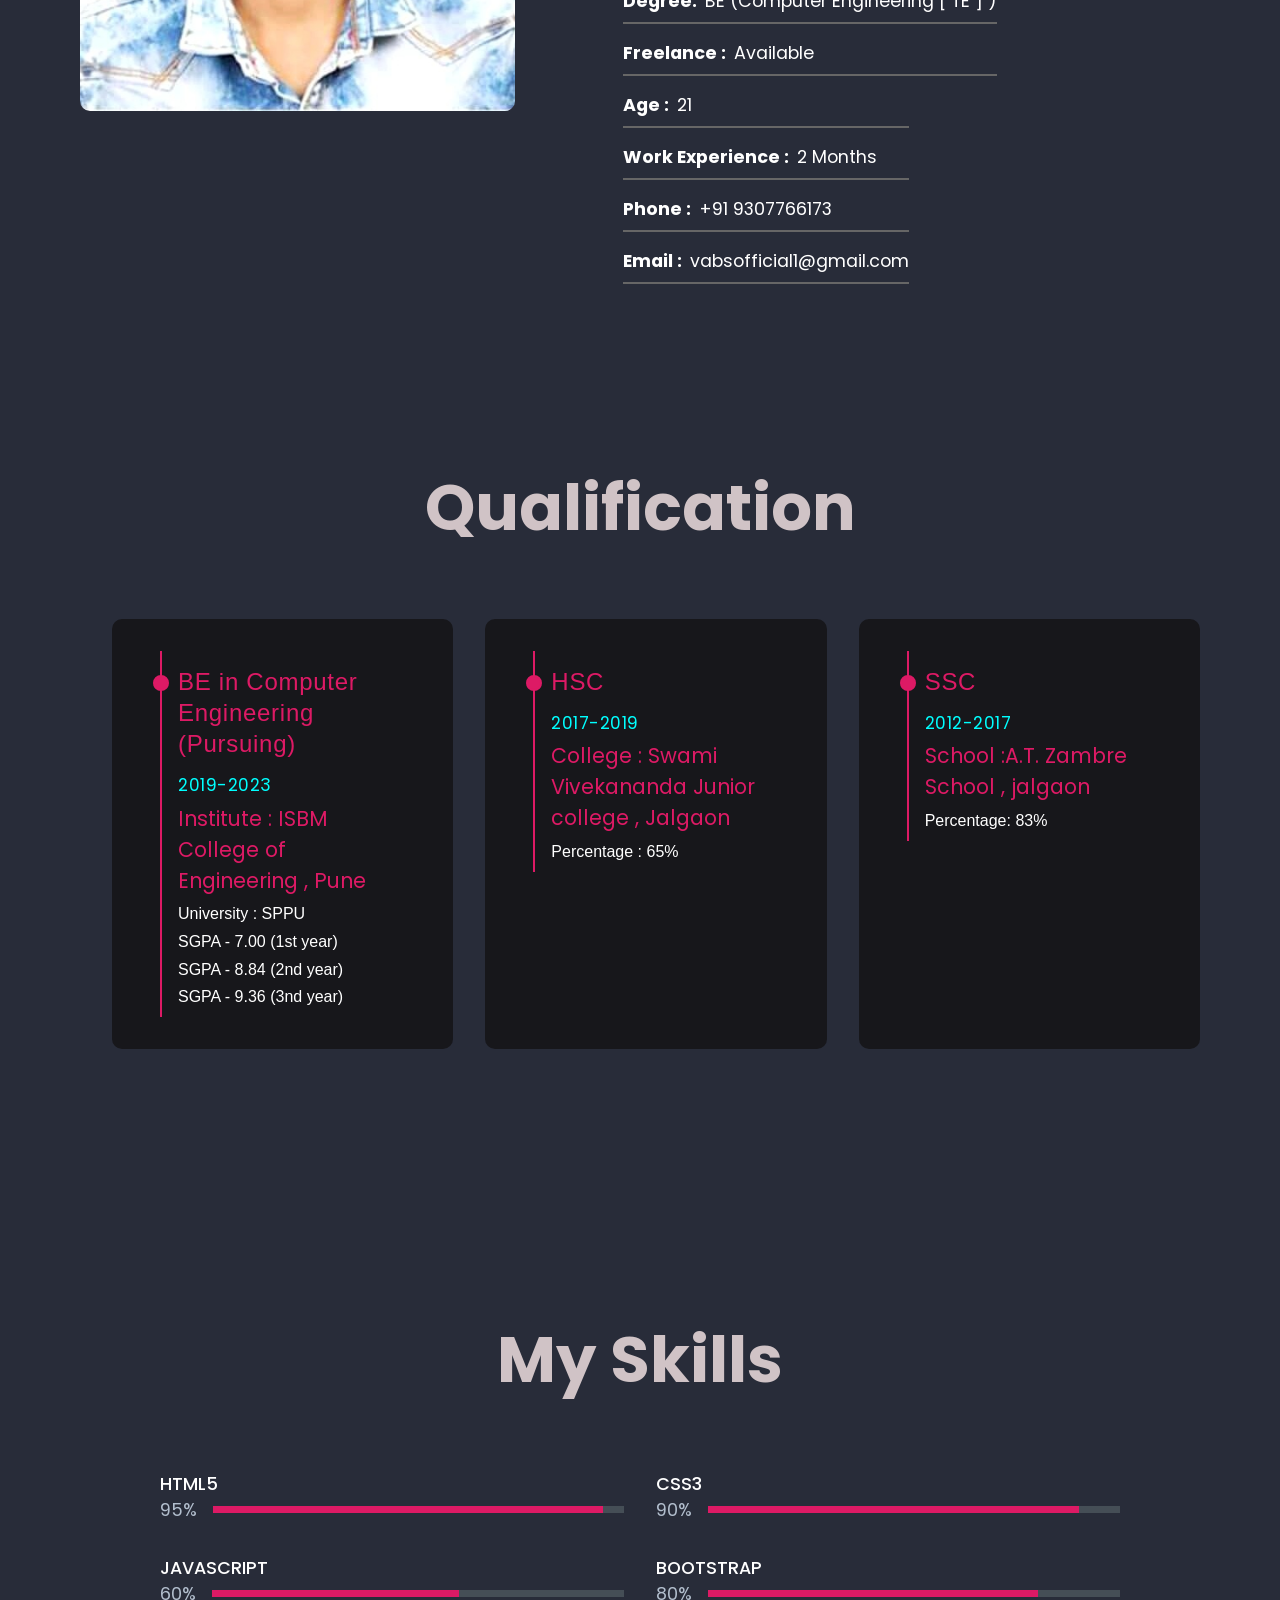
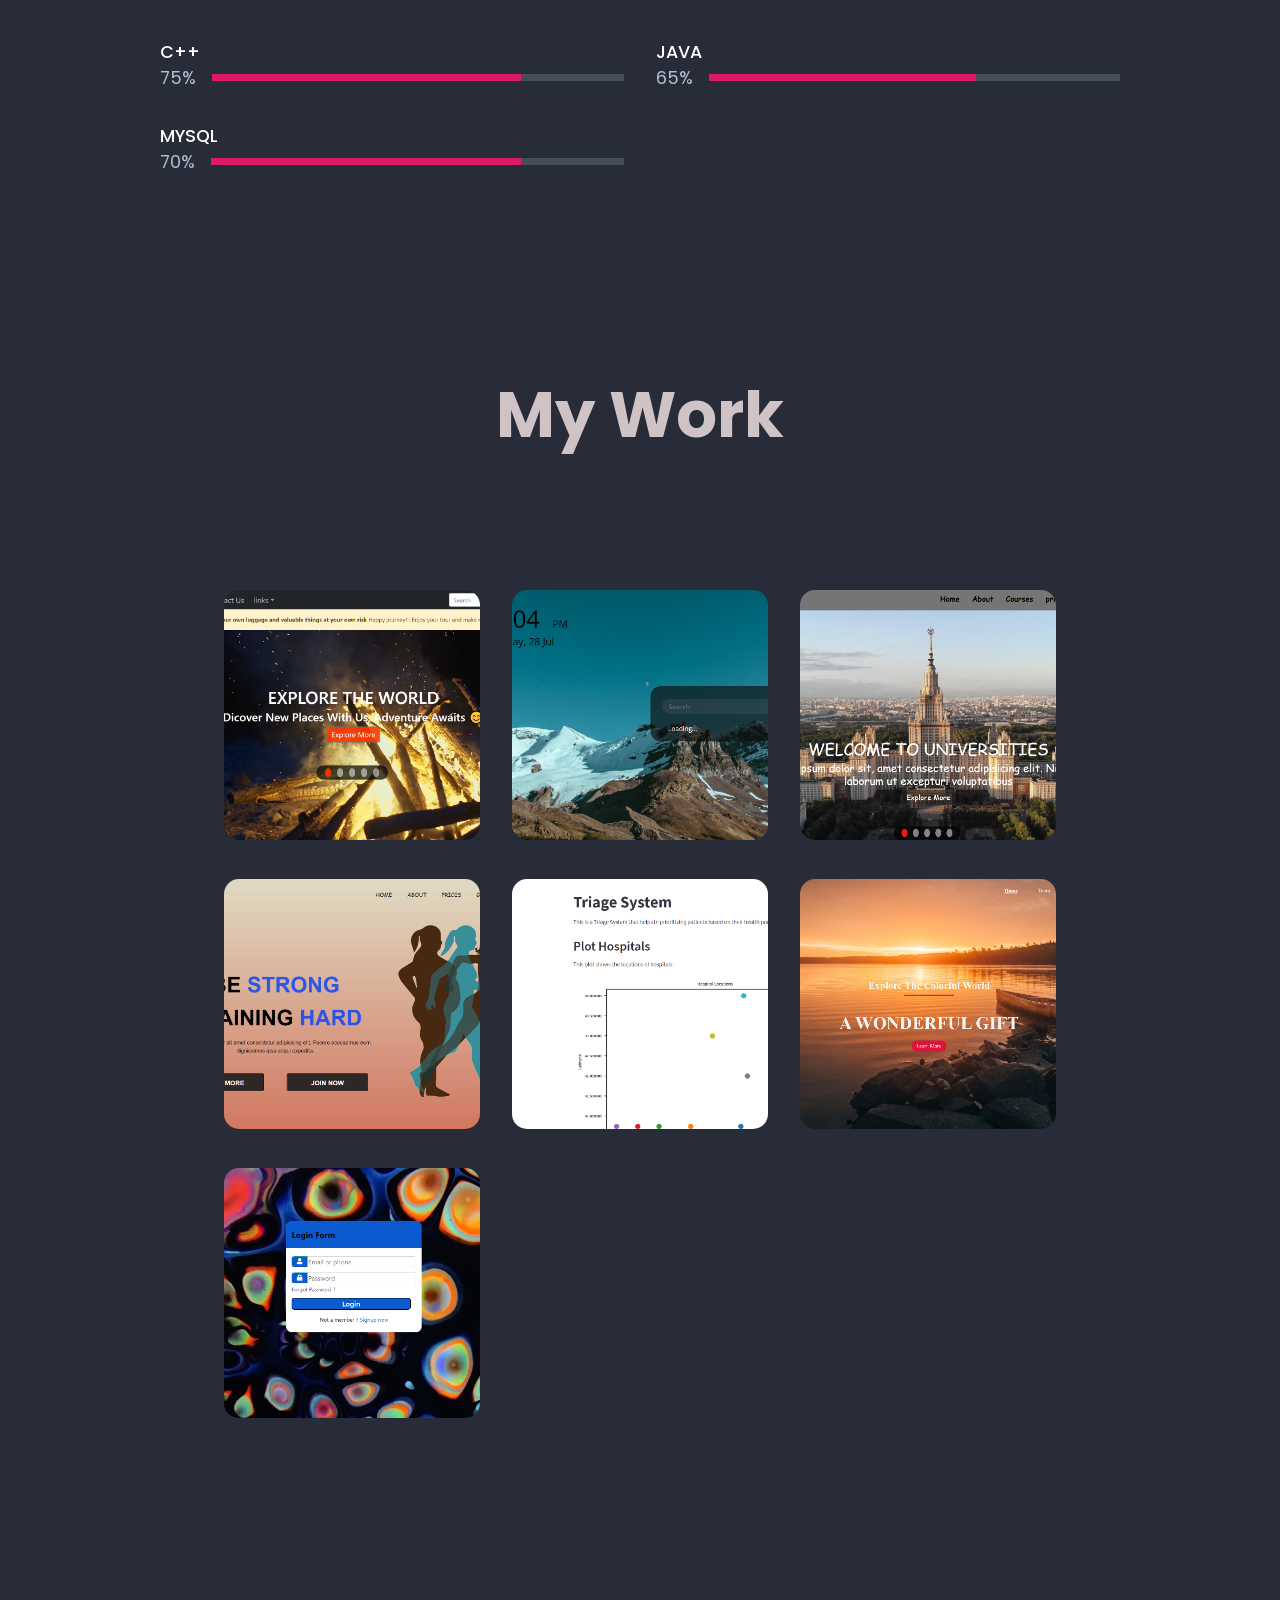
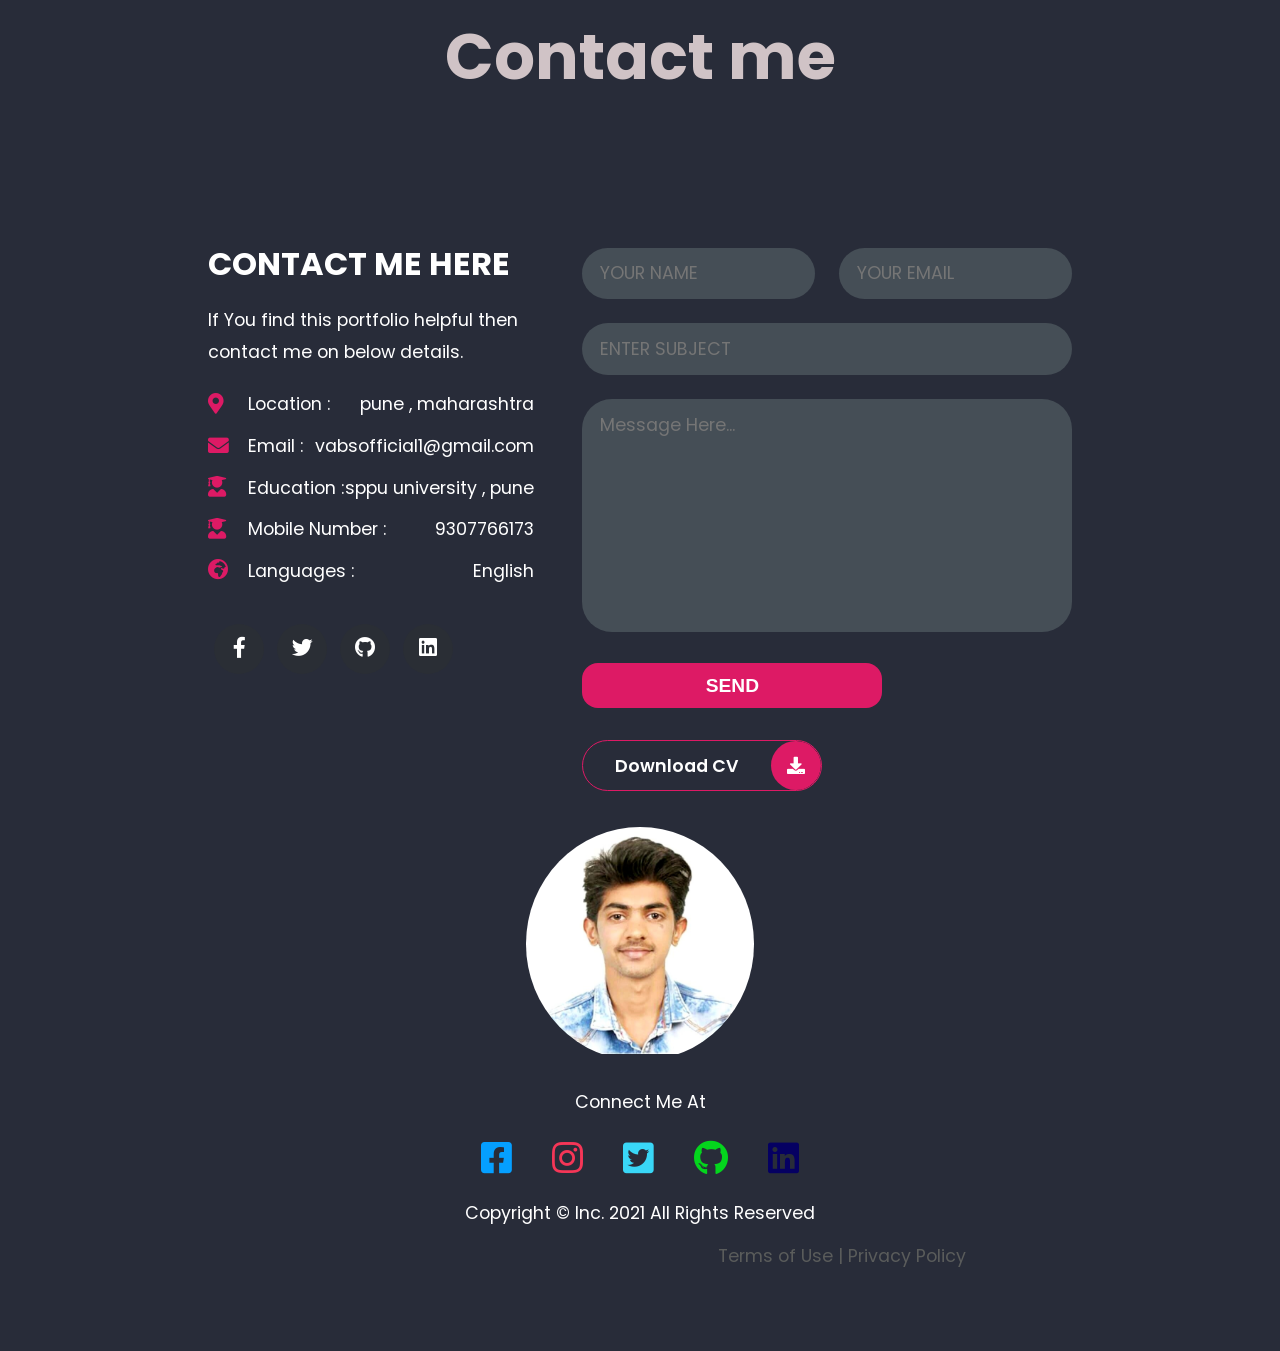
==== commit 54f4e0ba: "second commit" ====
--- a/index.html
+++ b/index.html
@@ -76,7 +76,7 @@
                 </p>
                 <div class="flex">
                 <div style="width: 240px;" class="btn-con">
-                    <a href="./CV/Vaibhav Patil.pdf" class="main-btn">
+                    <a href="./CV/Vaibhav patil resume.pdf" class="main-btn">
                         <span class="btn-text">Download CV</span>
                         <span class="btn-icon"><i class="fas fa-download"></i></span>
                     </a>
@@ -375,23 +375,24 @@
               </div>
           </div>
           <div class="portfolio-item">
-              <div class="image">
-                  <img src="./img/login.png" alt="">
-              </div>
-              <div class="hover-items">
-                  <h3>LOGIN FORM</h3>
-                  <p>This is simple login form</p>
-                  <div class="icons">
-                      <a href="#" class="icon">
-                          <i class="fab fa-github"></i>
-                      </a>
-                      <a href="./My work/Form no 3/index.html" class="icon">
-                        <i class="fas fa-link"></i>
-                    </a>
-                     
-                  </div>
-              </div>
-          </div>
+            <div class="image">
+                <img src="./img/streamlit.png" alt="">
+            </div>
+            <div class="hover-items">
+                <h3>Smart Triage System</h3>
+                <p>Triage system for patient assignment after disaster</p>
+                <div class="icons">
+                    <a href="#" class="icon">
+                        <i class="fab fa-github"></i>
+                    </a>
+                    <a href="https://triage-system-for-patient-management.onrender.com/" class="icon">
+                      <i class="fas fa-link"></i>
+                  </a>
+                   
+                </div>
+            </div>
+        </div>
+         
           <div class="portfolio-item">
               <div class="image">
                   <img src="./img/Advanture.png" alt="">
@@ -412,22 +413,23 @@
           </div>
           <div class="portfolio-item">
             <div class="image">
-                <img src="./img/streamlit.png" alt="">
+                <img src="./img/login.png" alt="">
             </div>
             <div class="hover-items">
-                <h3>Smart Triage System</h3>
-                <p>Triage system for patient assignment after disaster</p>
+                <h3>LOGIN FORM</h3>
+                <p>This is simple login form</p>
                 <div class="icons">
                     <a href="#" class="icon">
                         <i class="fab fa-github"></i>
                     </a>
-                    <a href="https://triage-system-for-patient-management.onrender.com/" class="icon">
+                    <a href="./My work/Form no 3/index.html" class="icon">
                       <i class="fas fa-link"></i>
                   </a>
                    
                 </div>
             </div>
         </div>
+          
        
       </div>
   </section>
@@ -527,7 +529,7 @@
                     </div>
                       <button class="sub">SEND</button>
                     <div class="submit-btn">
-                        <a href="./CV/Vaibhav Patil.pdf" class="main-btn">
+                        <a href="./CV/Vaibhav patil resume.pdf" class="main-btn">
                             <span class="btn-text">Download CV</span>
                             <span class="btn-icon"><i class="fas fa-download"></i></span>
                         </a>
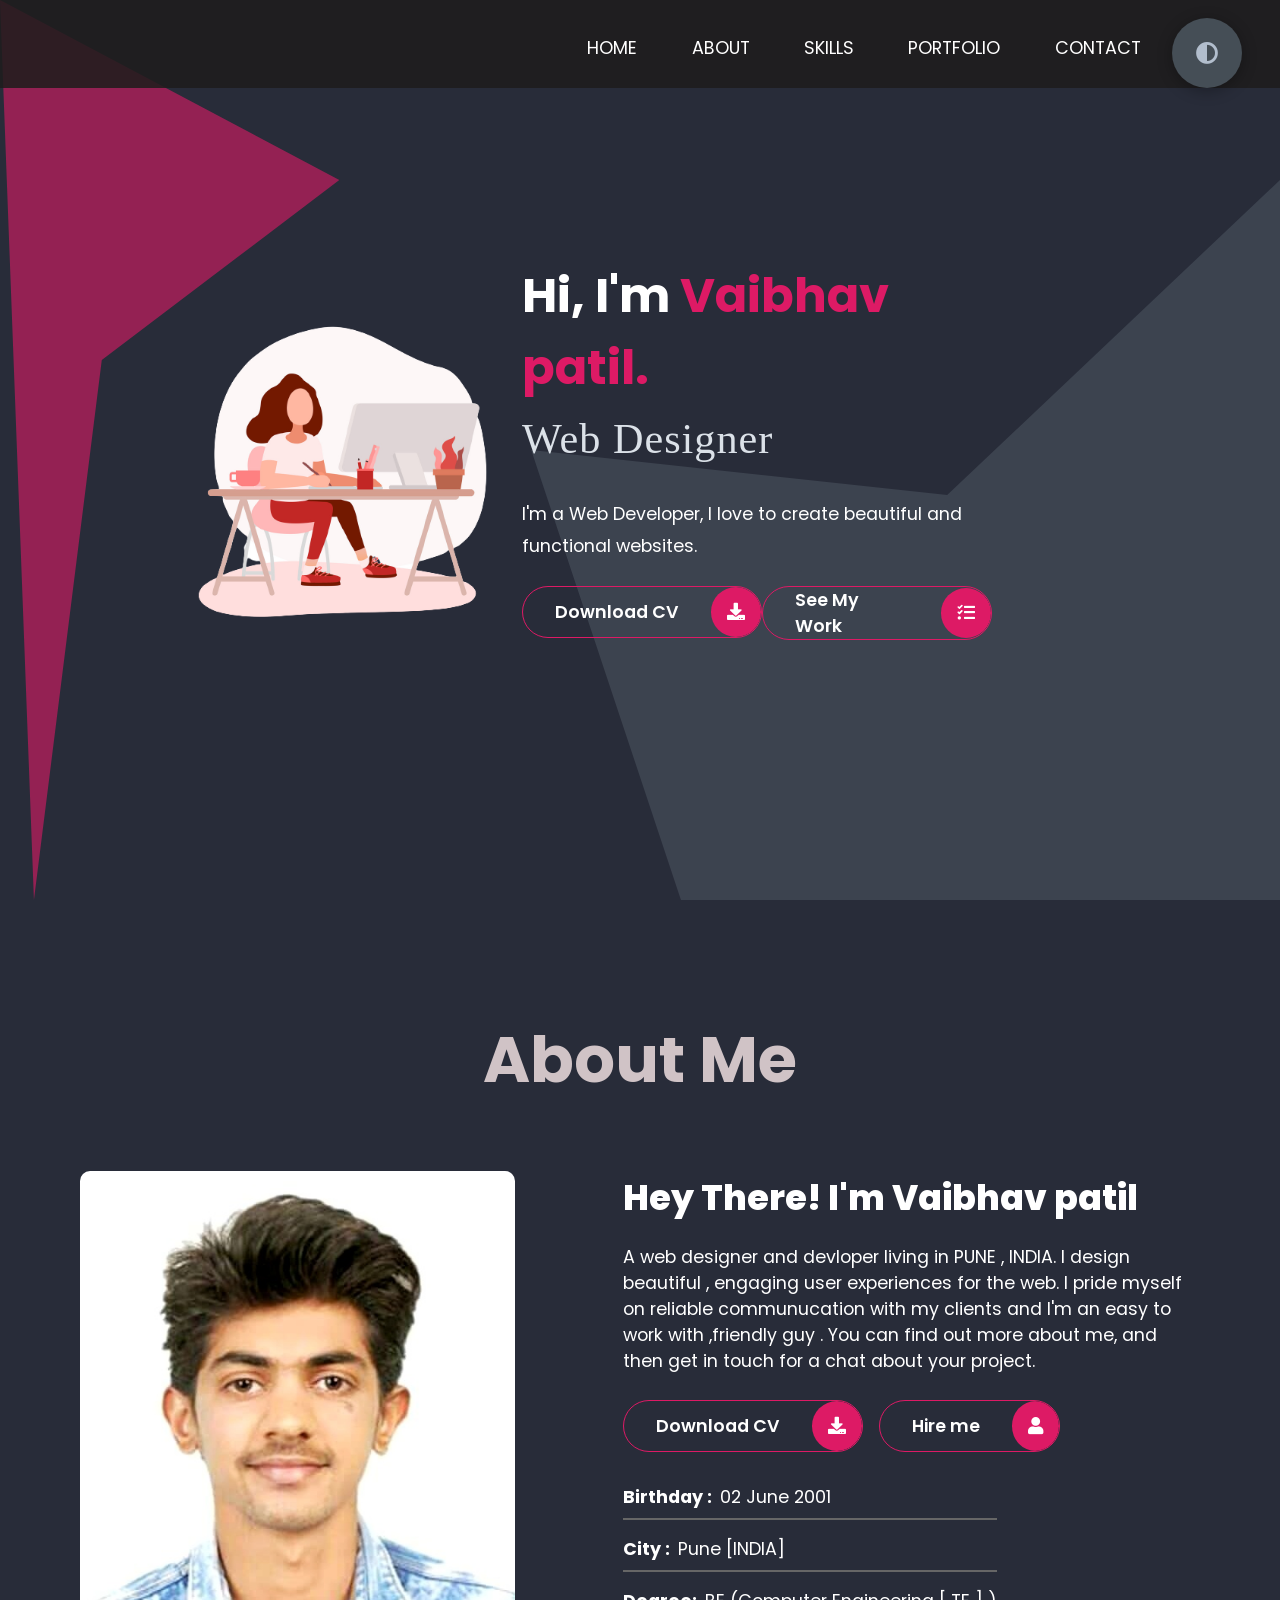
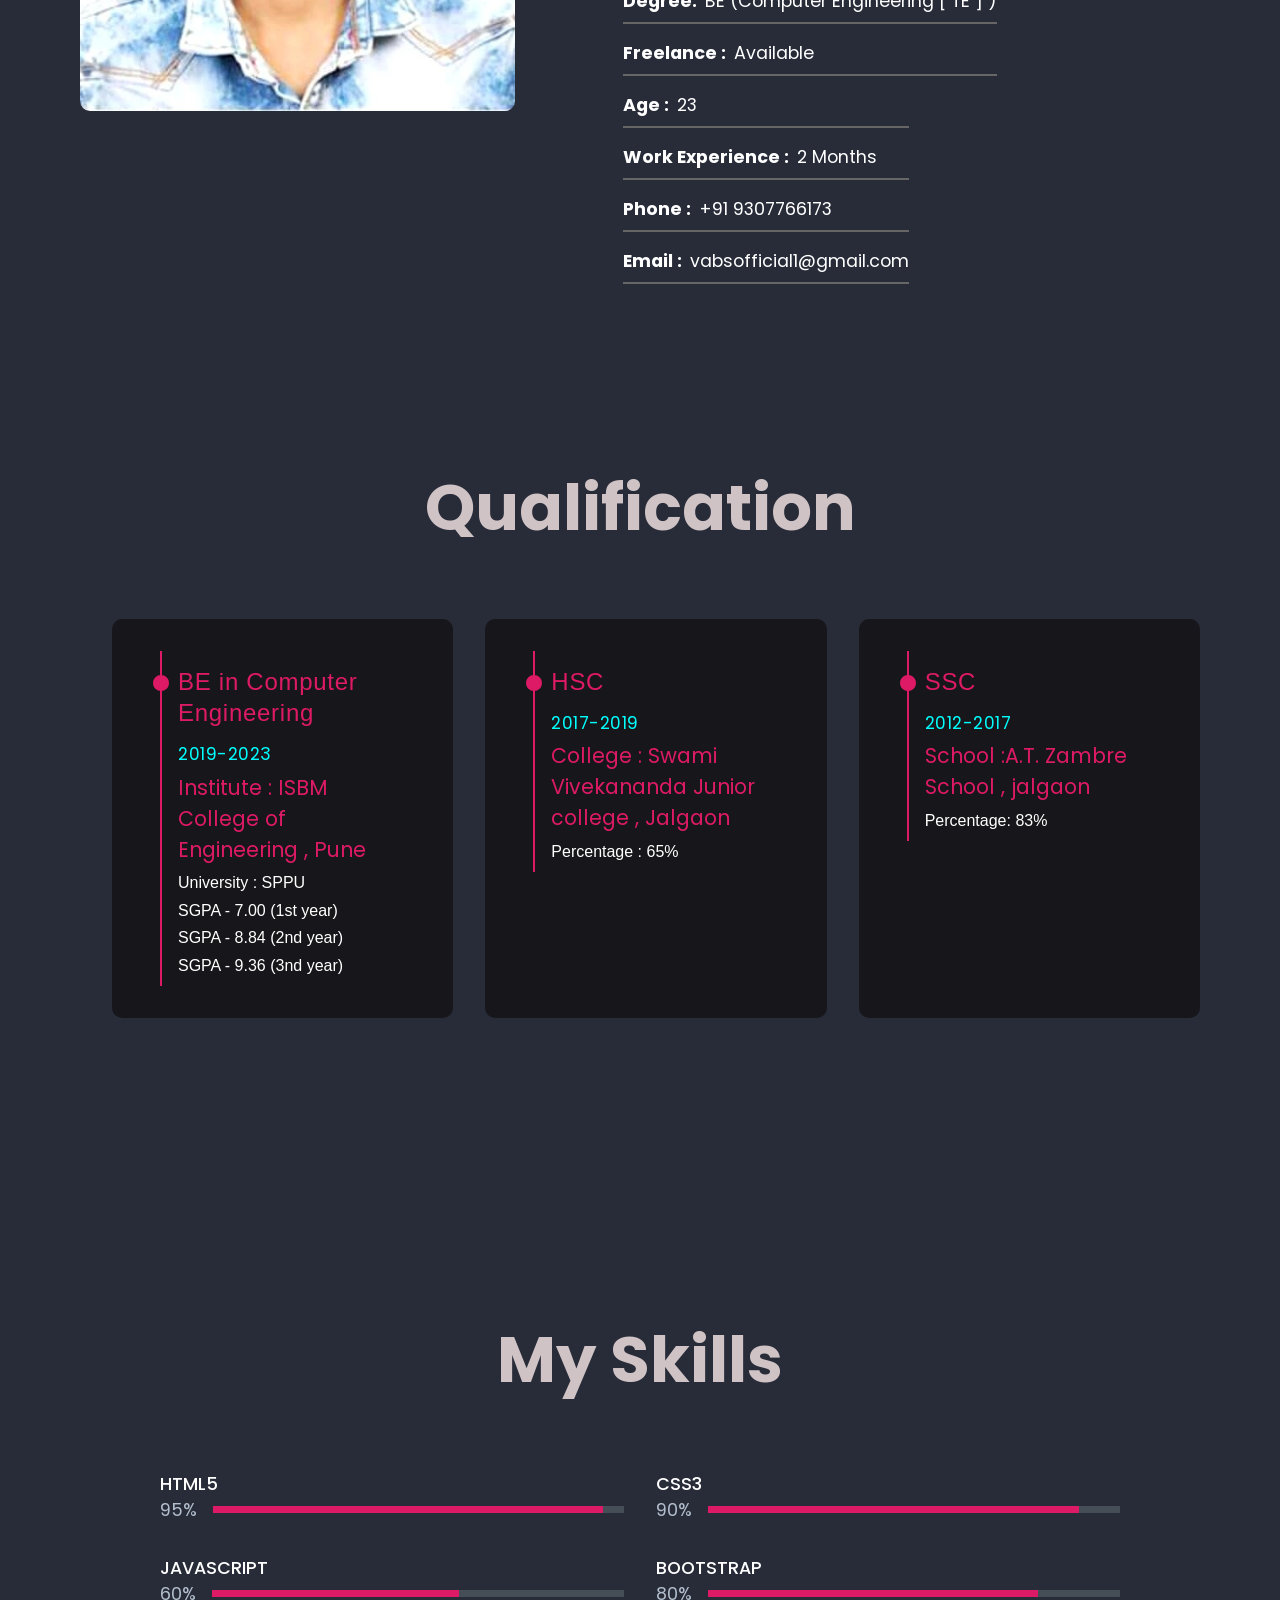
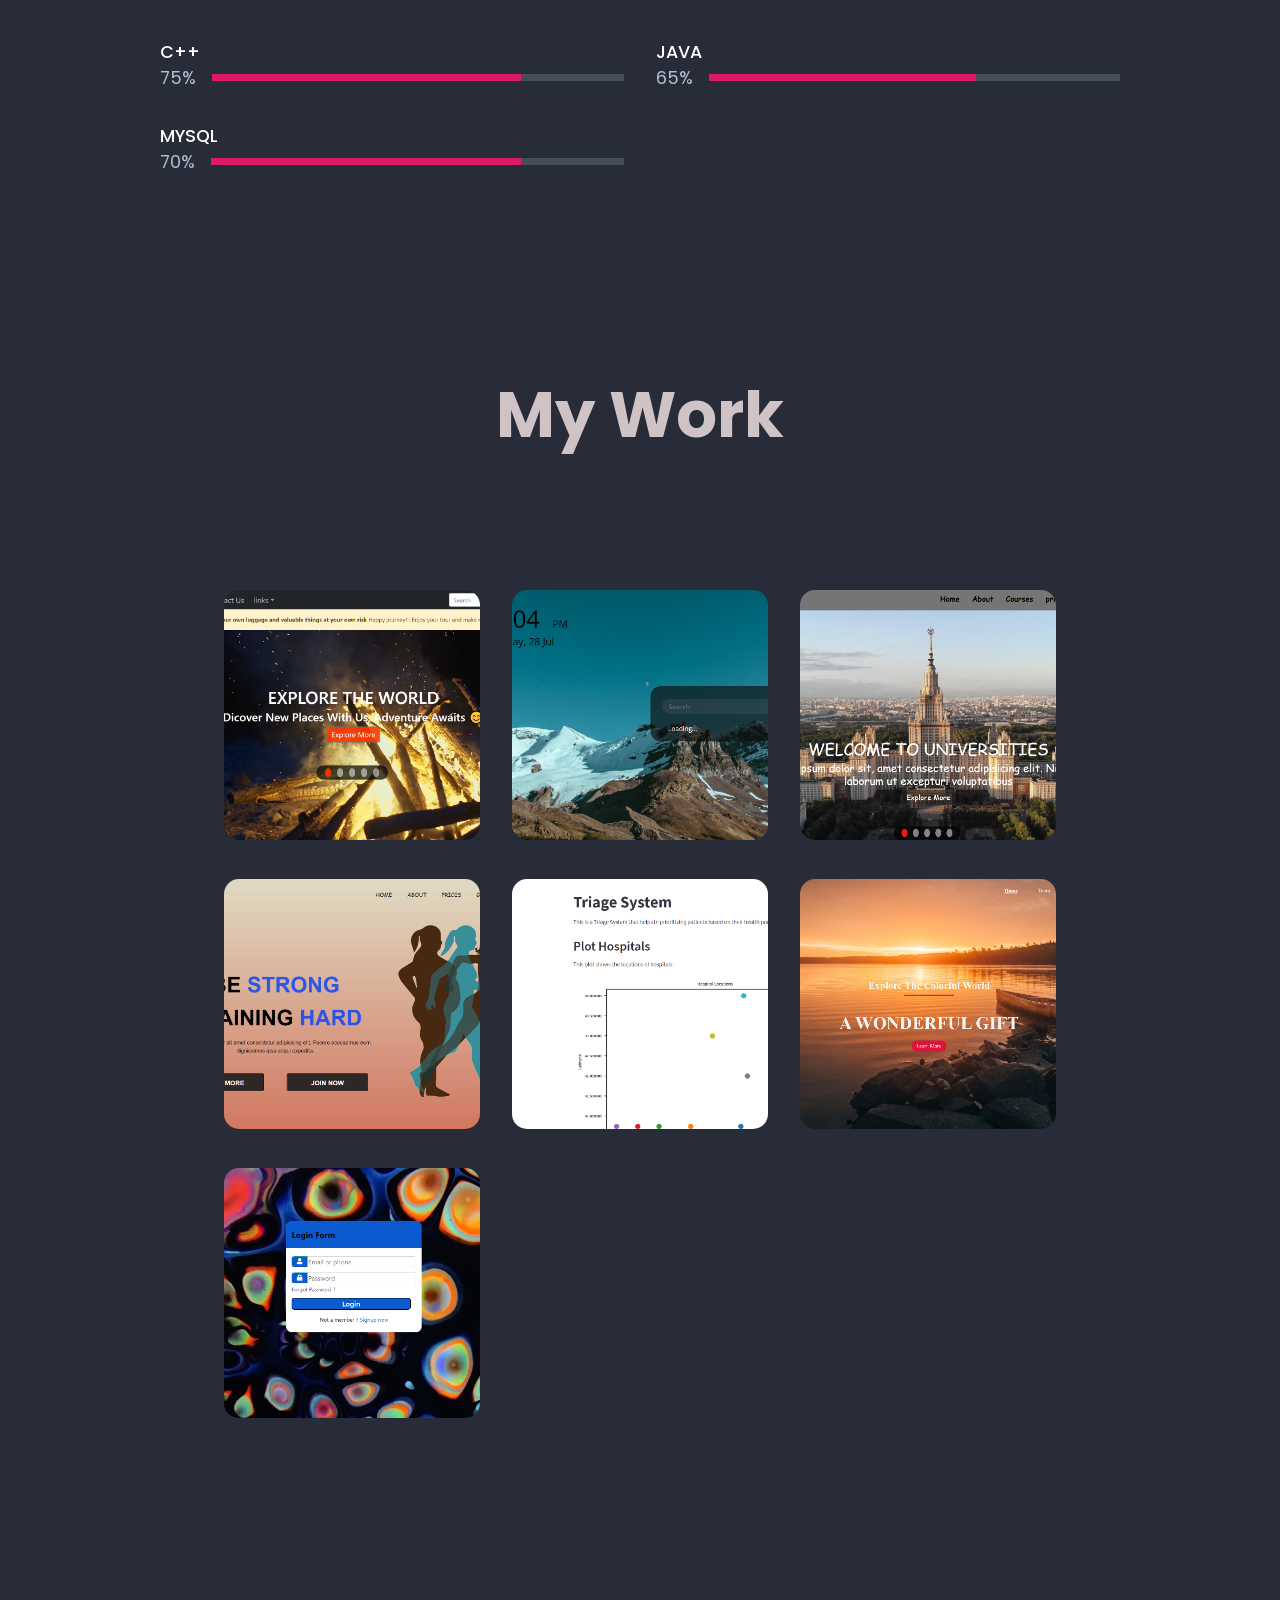
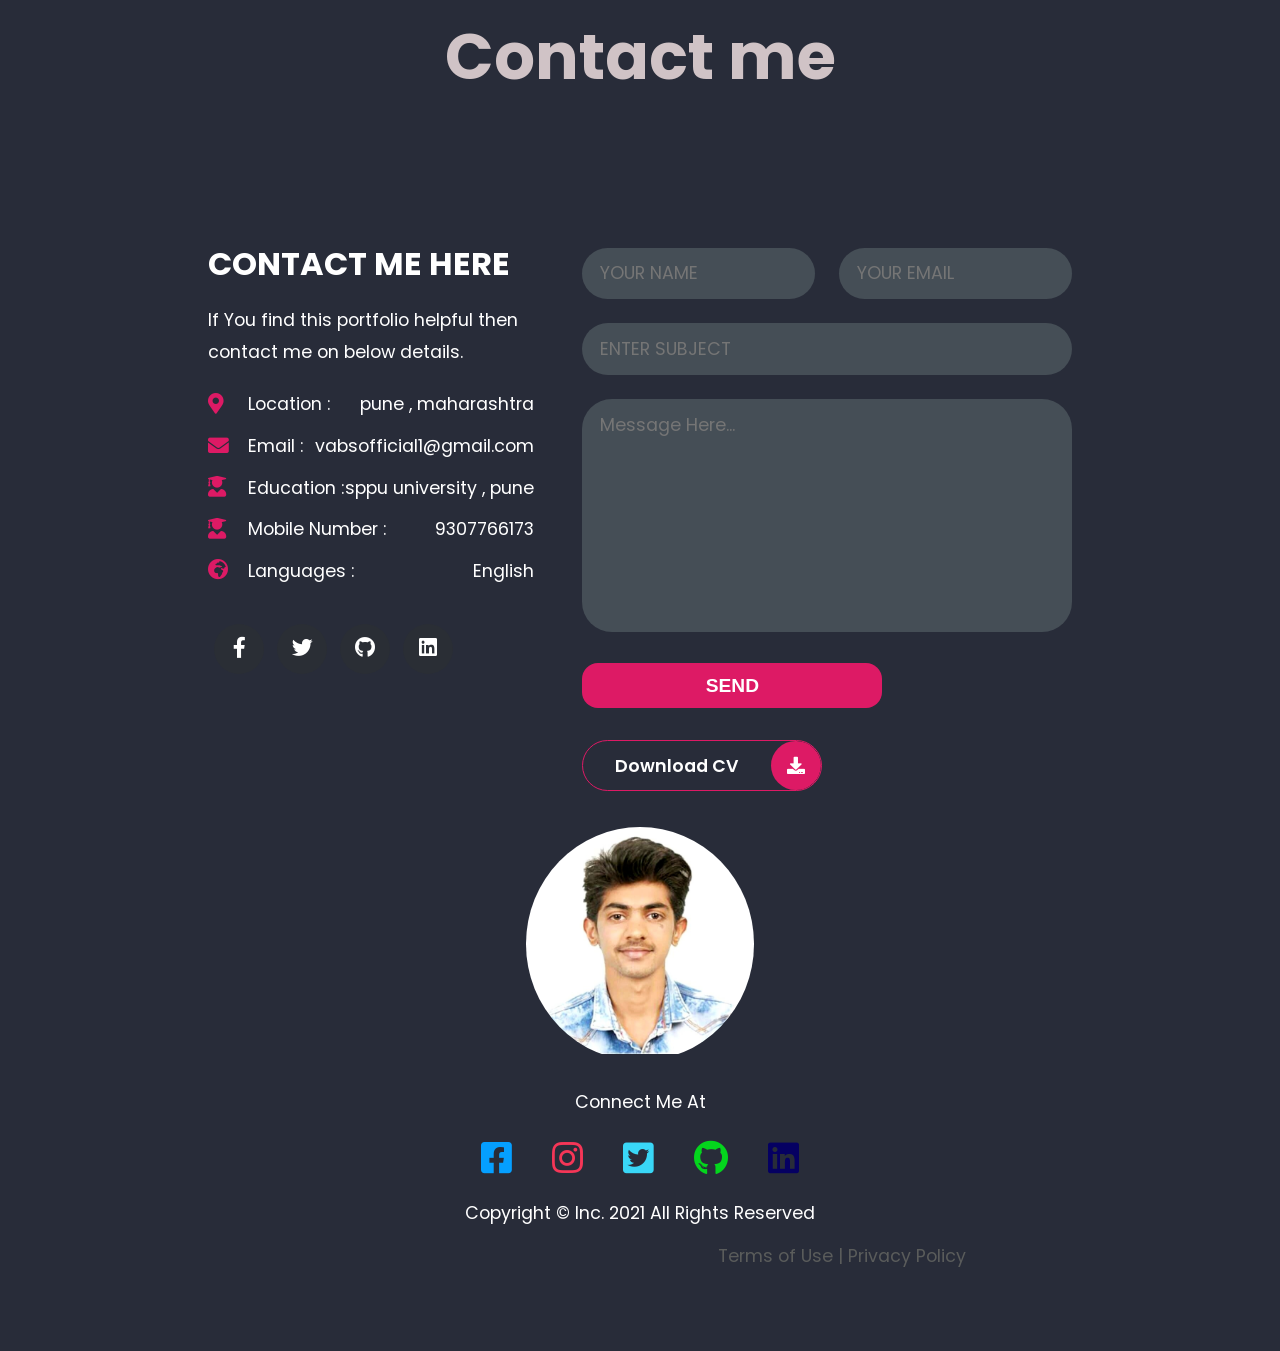
==== commit 27f847a6: "cv" ====
--- a/index.html
+++ b/index.html
@@ -117,7 +117,7 @@
               </p>
               <br>
               <div class="btn-con">
-                <a href="./CV/Vaibhav Patil.pdf" class="main-btn">
+                <a href="./CV/Vaibhav patil resume.pdf" class="main-btn">
                     <span class="btn-text">Download CV</span>
                     <span class="btn-icon"><i class="fas fa-download"></i></span>
                     <a href="#contact" style="margin-left: 1rem;" class="main-btn">
@@ -152,7 +152,7 @@
               <div class="about-info-right">
                 <div style="display: flex;">
                   <h4>Age : </h4>
-                  <p>21</p>
+                  <p>23</p>
                 </div>
                 <div style="display: flex;">
                   <h4>Work Experience : </h4>
@@ -186,7 +186,7 @@
             <div style="display: flex;" class="flex">
             <div  class="quali">
               <div class="item ">
-                <h1>BE in Computer Engineering (Pursuing)</h1>
+                <h1>BE in Computer Engineering </h1>
                 <h3 class="year">2019-2023</h3>
                 <h3>Institute : ISBM College of Engineering , Pune </h3>
                 <p> University : SPPU</p>
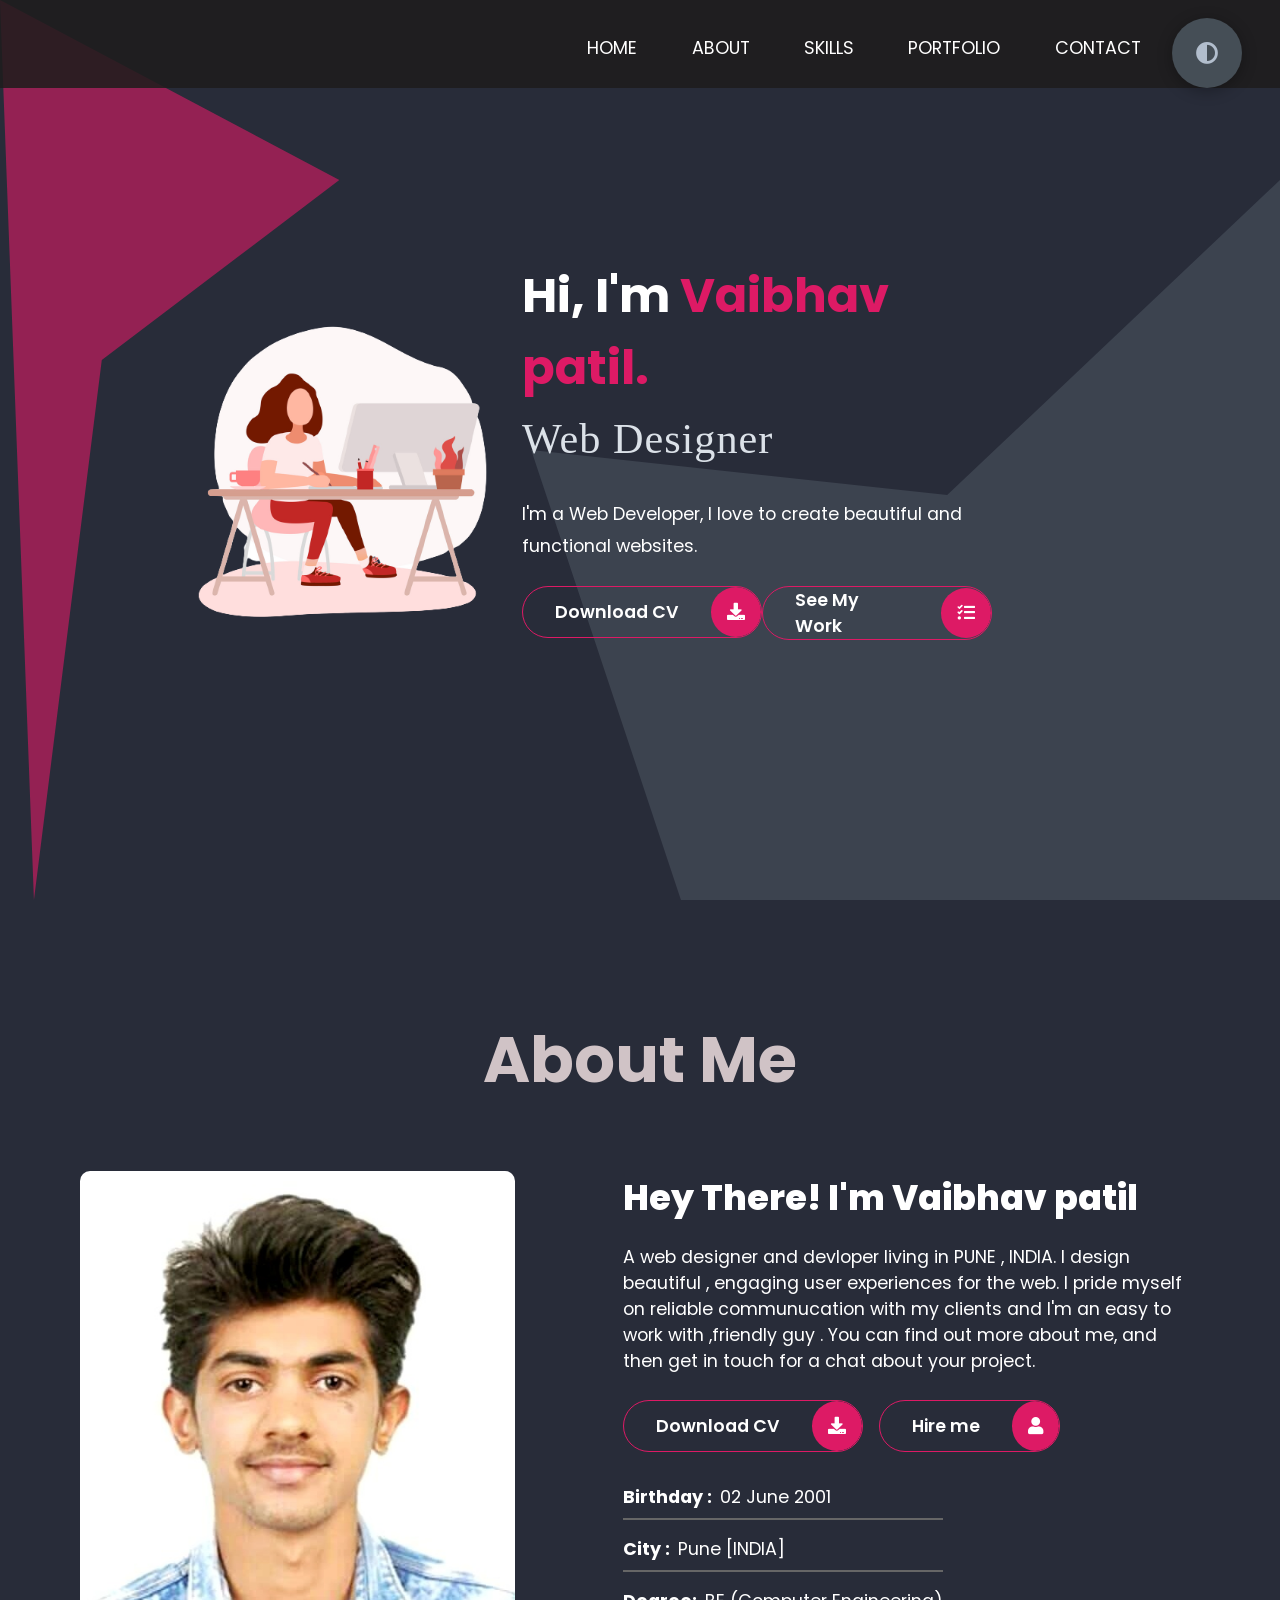
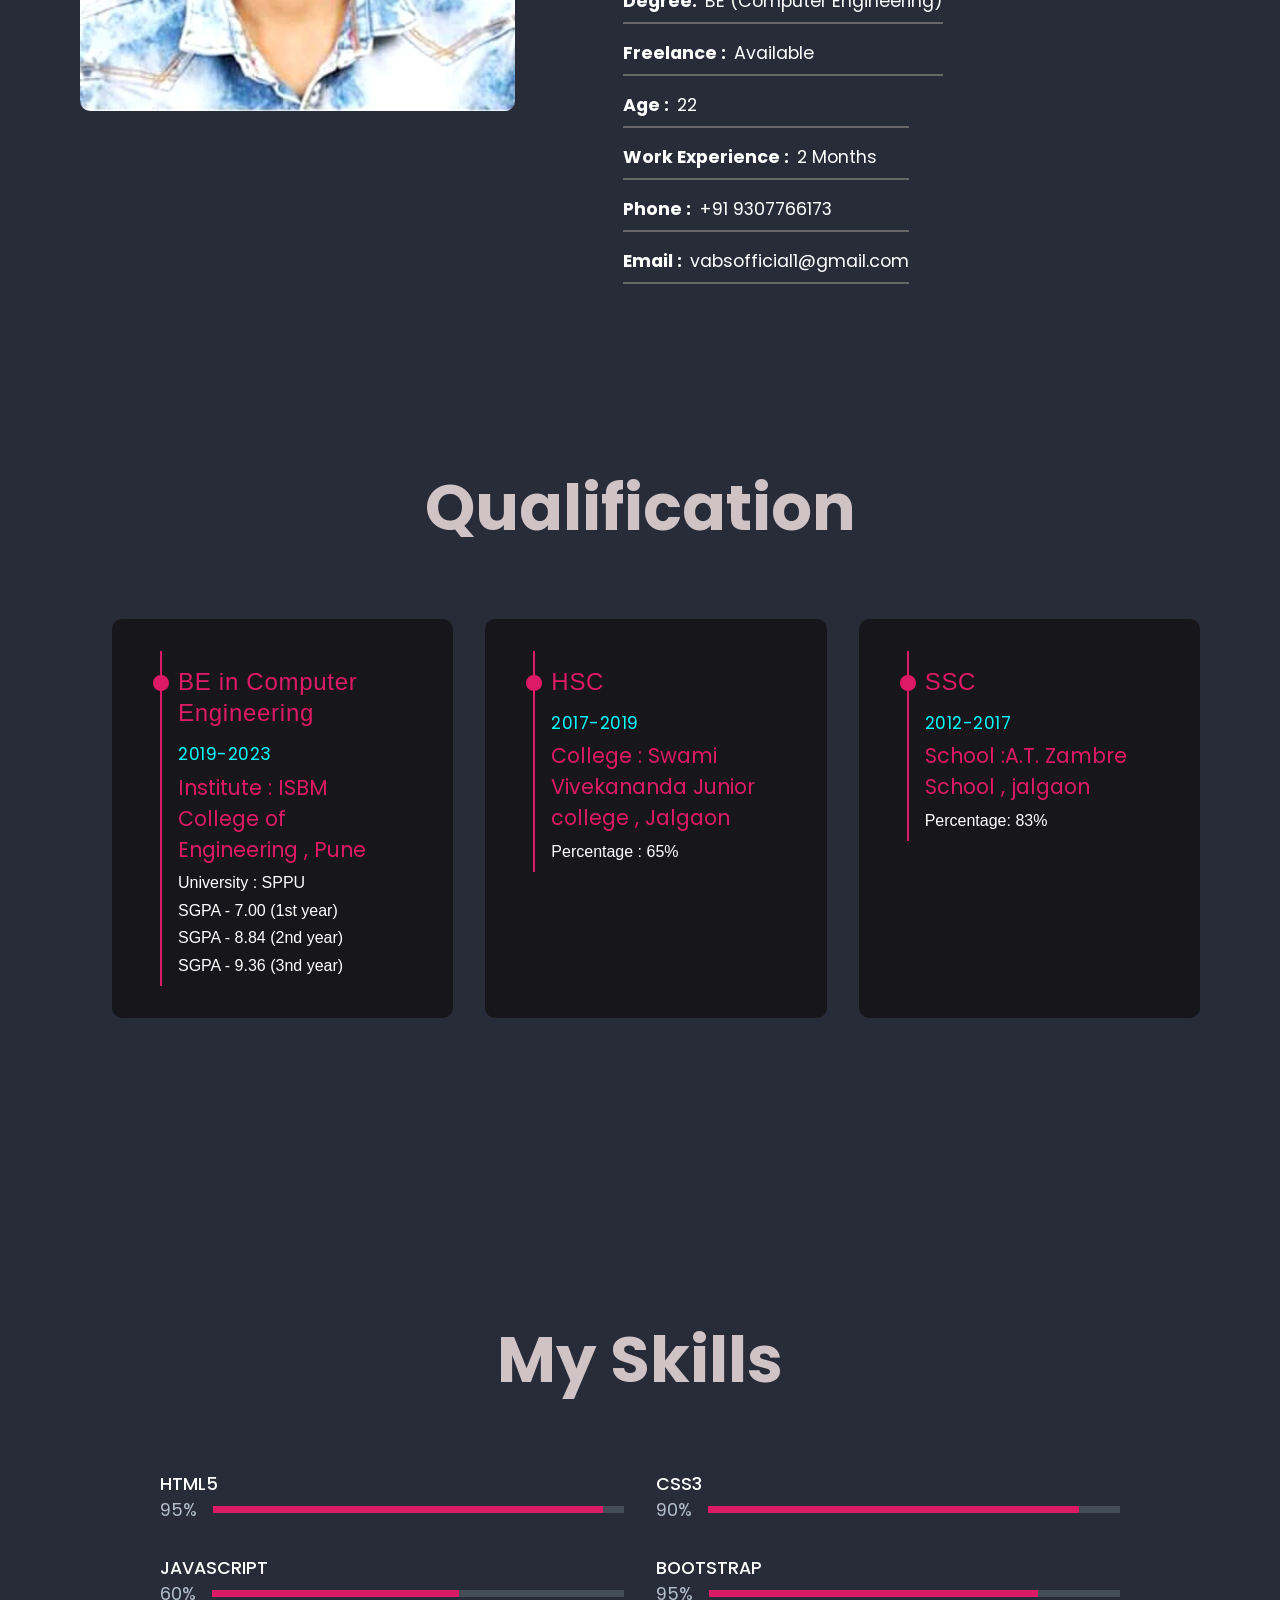
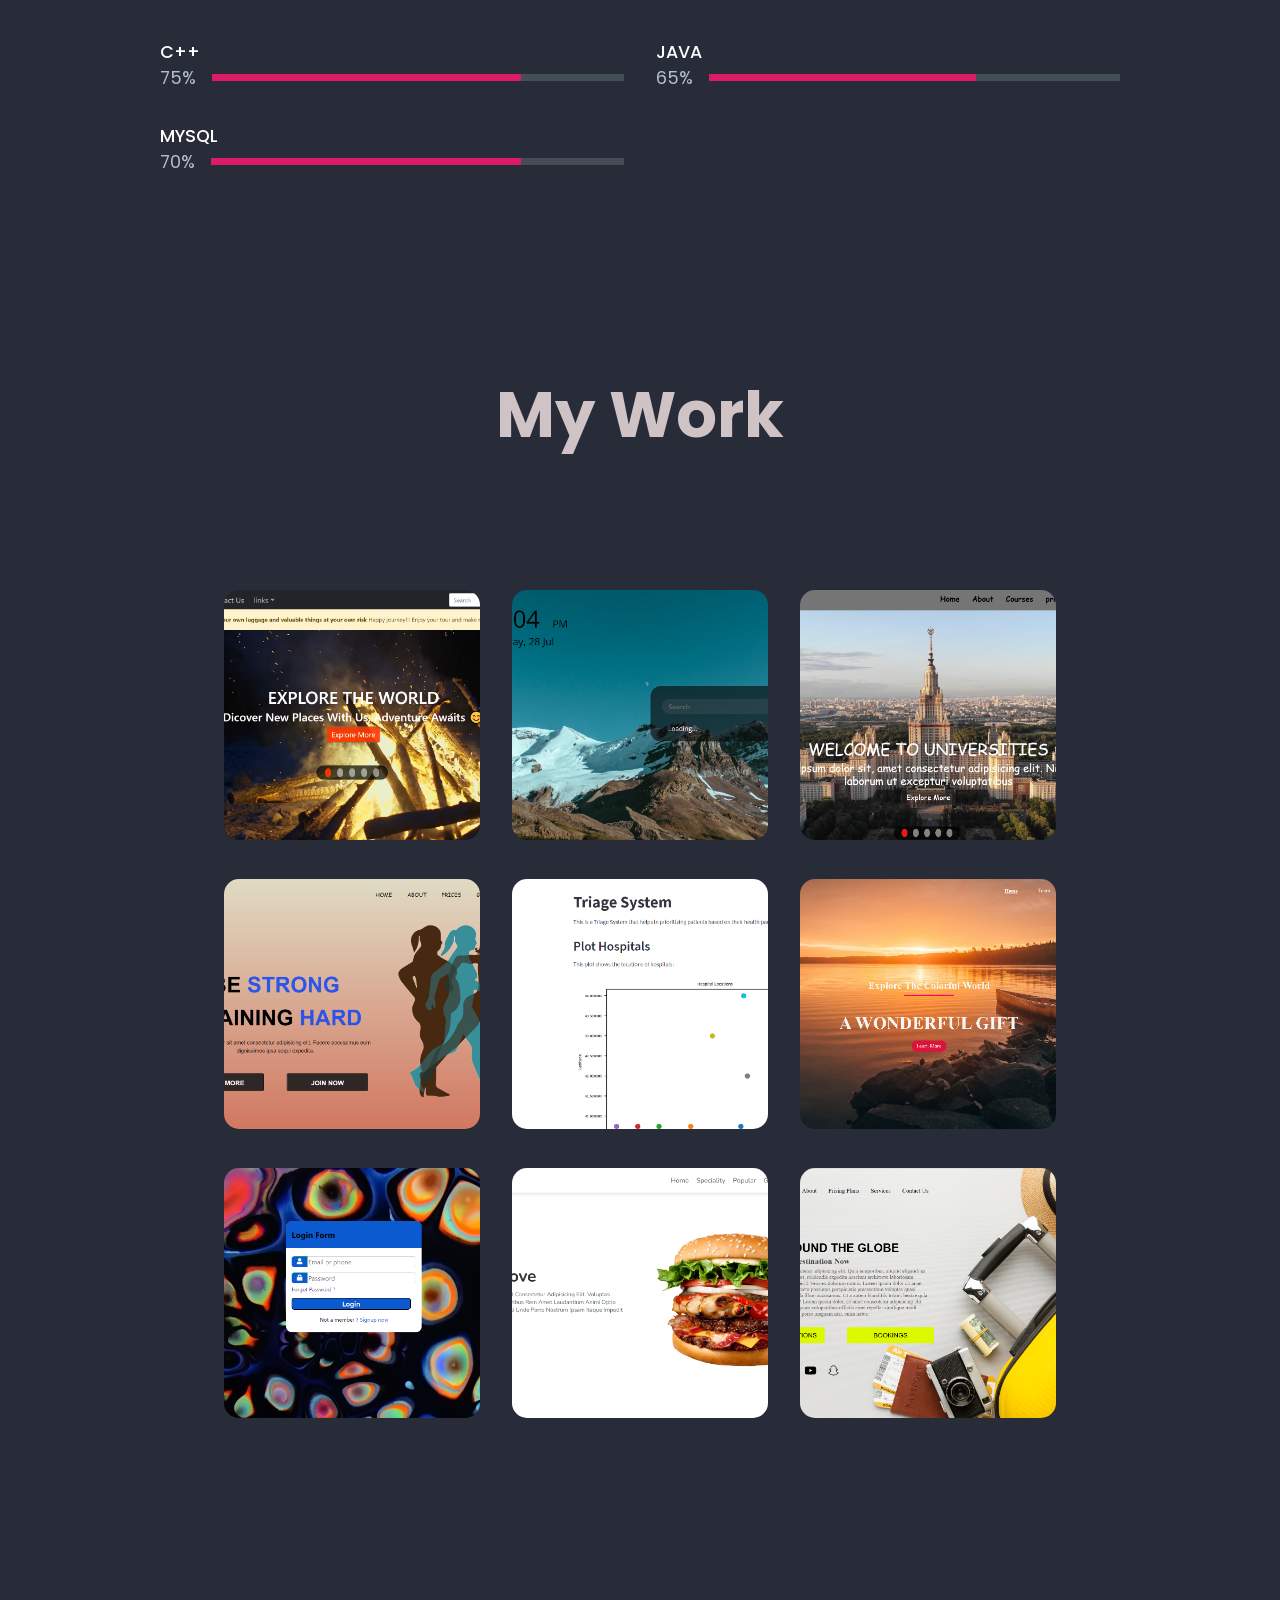
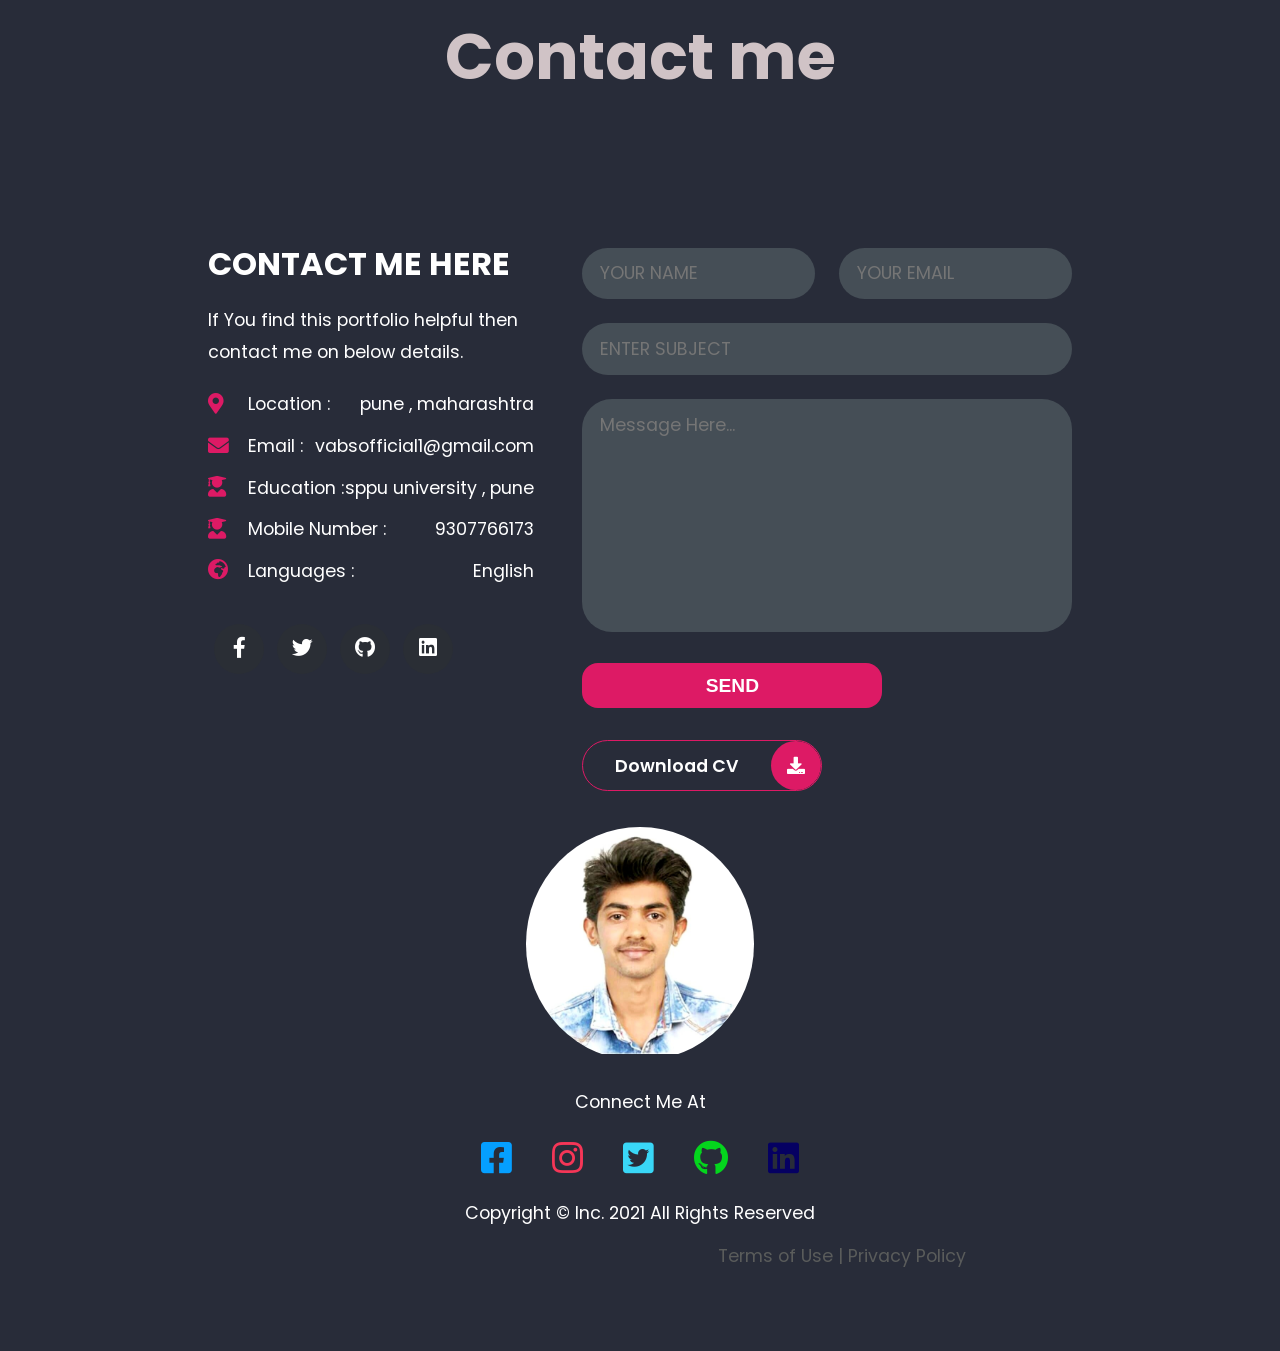
==== commit 8762d6e1: "main commit" ====
--- a/index.html
+++ b/index.html
@@ -76,7 +76,7 @@
                 </p>
                 <div class="flex">
                 <div style="width: 240px;" class="btn-con">
-                    <a href="./CV/Vaibhav patil resume.pdf" class="main-btn">
+                    <a href="./CV/Vaibhav Patil1.pdf" class="main-btn">
                         <span class="btn-text">Download CV</span>
                         <span class="btn-icon"><i class="fas fa-download"></i></span>
                     </a>
@@ -117,7 +117,7 @@
               </p>
               <br>
               <div class="btn-con">
-                <a href="./CV/Vaibhav patil resume.pdf" class="main-btn">
+                <a href="./CV/Vaibhav Patil1.pdf" class="main-btn">
                     <span class="btn-text">Download CV</span>
                     <span class="btn-icon"><i class="fas fa-download"></i></span>
                     <a href="#contact" style="margin-left: 1rem;" class="main-btn">
@@ -142,7 +142,7 @@
                 </div>
                 <div style="display: flex;">
                   <h4>Degree: </h4>
-                  <p>BE (Computer Engineering [ TE ] )</p>
+                  <p>BE (Computer Engineering)</p>
                 </div>
                 <div style="display: flex;">
                   <h4>Freelance : </h4>
@@ -152,7 +152,7 @@
               <div class="about-info-right">
                 <div style="display: flex;">
                   <h4>Age : </h4>
-                  <p>23</p>
+                  <p>22</p>
                 </div>
                 <div style="display: flex;">
                   <h4>Work Experience : </h4>
@@ -257,7 +257,7 @@
                 <div class="skill-bar">
                     <p class="prog-title">Bootstrap</p>
                     <div class="progress-con">
-                        <p class="prog-text">80%</p>
+                        <p class="prog-text">95%</p>
                         <div class="progress">
                             <span class="boot"></span>
                         </div>
@@ -423,6 +423,42 @@
                         <i class="fab fa-github"></i>
                     </a>
                     <a href="./My work/Form no 3/index.html" class="icon">
+                      <i class="fas fa-link"></i>
+                  </a>
+                   
+                </div>
+            </div>
+        </div>
+        <div class="portfolio-item">
+            <div class="image">
+                <img src="./img/food.png" alt="">
+            </div>
+            <div class="hover-items">
+                <h3>Foodie</h3>
+                <p>This is food website </p>
+                <div class="icons">
+                    <a href="#" class="icon">
+                        <i class="fab fa-github"></i>
+                    </a>
+                    <a href="./My work/FOODS web/index.html" class="icon">
+                      <i class="fas fa-link"></i>
+                  </a>
+                   
+                </div>
+            </div>
+        </div>
+        <div class="portfolio-item">
+            <div class="image">
+                <img src="./img/travel.png" alt="">
+            </div>
+            <div class="hover-items">
+                <h3>Landing page</h3>
+                <p>This is simple landing page</p>
+                <div class="icons">
+                    <a href="#" class="icon">
+                        <i class="fab fa-github"></i>
+                    </a>
+                    <a href="./My work/Header7/index.html" class="icon">
                       <i class="fas fa-link"></i>
                   </a>
                    
@@ -529,7 +565,7 @@
                     </div>
                       <button class="sub">SEND</button>
                     <div class="submit-btn">
-                        <a href="./CV/Vaibhav patil resume.pdf" class="main-btn">
+                        <a href="./CV/Vaibhav Patil1.pdf" class="main-btn">
                             <span class="btn-text">Download CV</span>
                             <span class="btn-icon"><i class="fas fa-download"></i></span>
                         </a>
